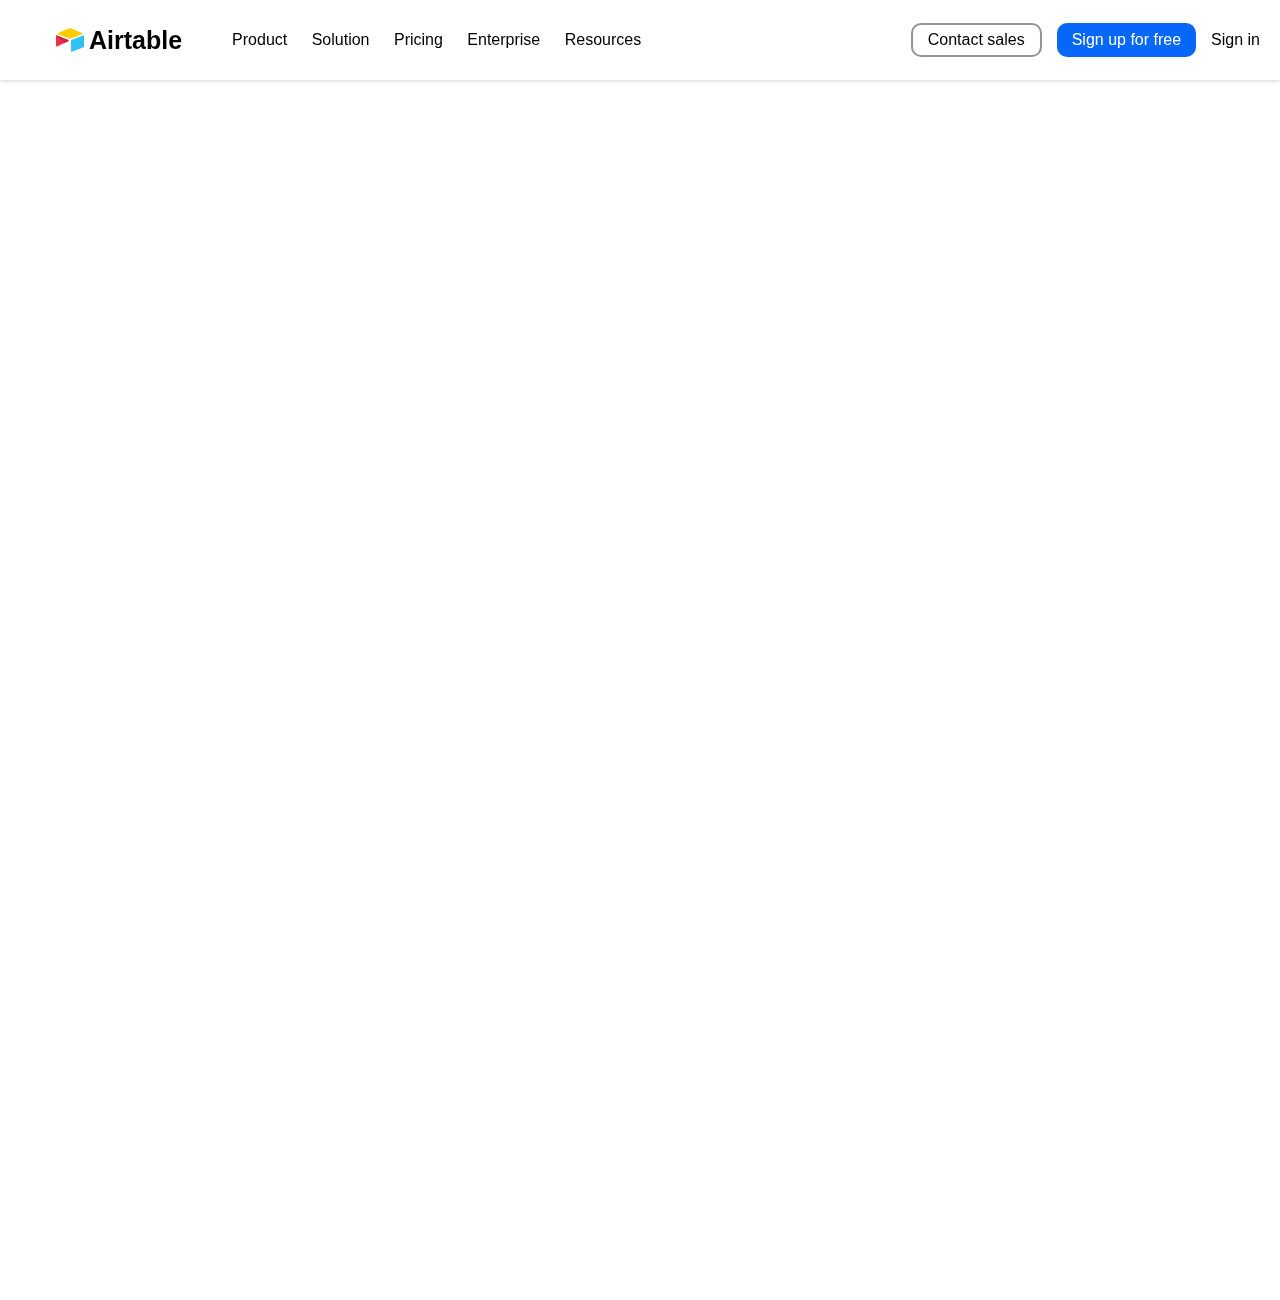
==== homepge.html @ 8ea7ad49 "day2" ====
<!DOCTYPE html>
<html lang="en">

<head>
    <meta charset="UTF-8">
    <meta http-equiv="X-UA-Compatible" content="IE=edge">
    <meta name="viewport" content="width=device-width, initial-scale=1.0">
    <title>Airtable</title>
    <link rel="stylesheet" href="airtable.css">
</head>

<body>
    <div id="Nav">
        <nav id="left">


            <div id="logo">
                <div><img src="airtable-icon.svg" alt="logo">

                </div>
                <div class="Brandname">
                    <p>Airtable</p>
                </div>
            </div>


            <ul>
                <li>Product</li>
                <li>Solution</li>
                <li>Pricing</li>
                <li>Enterprise</li>
                <li>Resources</li>
            </ul>


        </nav>
        <nav id="right" ;>
            <button id="Nav-con">Contact sales</button>
            <button id="Nav-sinup">Sign up for free</button>
            <p>Sign in</p>
        </nav>

    </div>
    <div id="body"></div>
</body>

</html>
<script src="home.js"></script>
---- airtable.css ----
body {
    margin: 0;
    padding: 0;
    font-family: sans-serif;

}

#Nav {

    display: flex;
    height: 80px;
    box-shadow: rgba(0, 0, 0, 0.16) 0px 1px 4px;
    justify-content: space-between;
    width: 100%;
    position: sticky;
    top: 0;



}

nav {
    display: flex;
    align-items: center;

    padding: 10px 20px;
}

#left>div {
    font-size: 25px;
    font-weight: bold;
    display: flex;
    align-items: center;
}

#left>ul>li {
    list-style: none;
    display: inline-block;
    padding: 10px 10px;
    font-weight: 500;


}

#left img {
    width: 40%;
    padding: 0px 5px 0px 0px;

}

#Nav #left #logo>div {

    display: flex;
    align-items: center;
    justify-content: right;


}



#right>#Nav-con {
    padding: 6px 15px;
    font-size: 16px;
    border-radius: 10px;
    background-color: white;
    border: 2px solid #949494;




}

#right>#Nav-sinup {
    padding: 8px 15px;
    font-size: 16px;
    margin-left: 15px;
    border-radius: 10px;
    background-color: #0767f8;
    border: none;
    color: white;


}

#right>p {
    margin-left: 15px;
}

#body {
    height: 1220px;
}
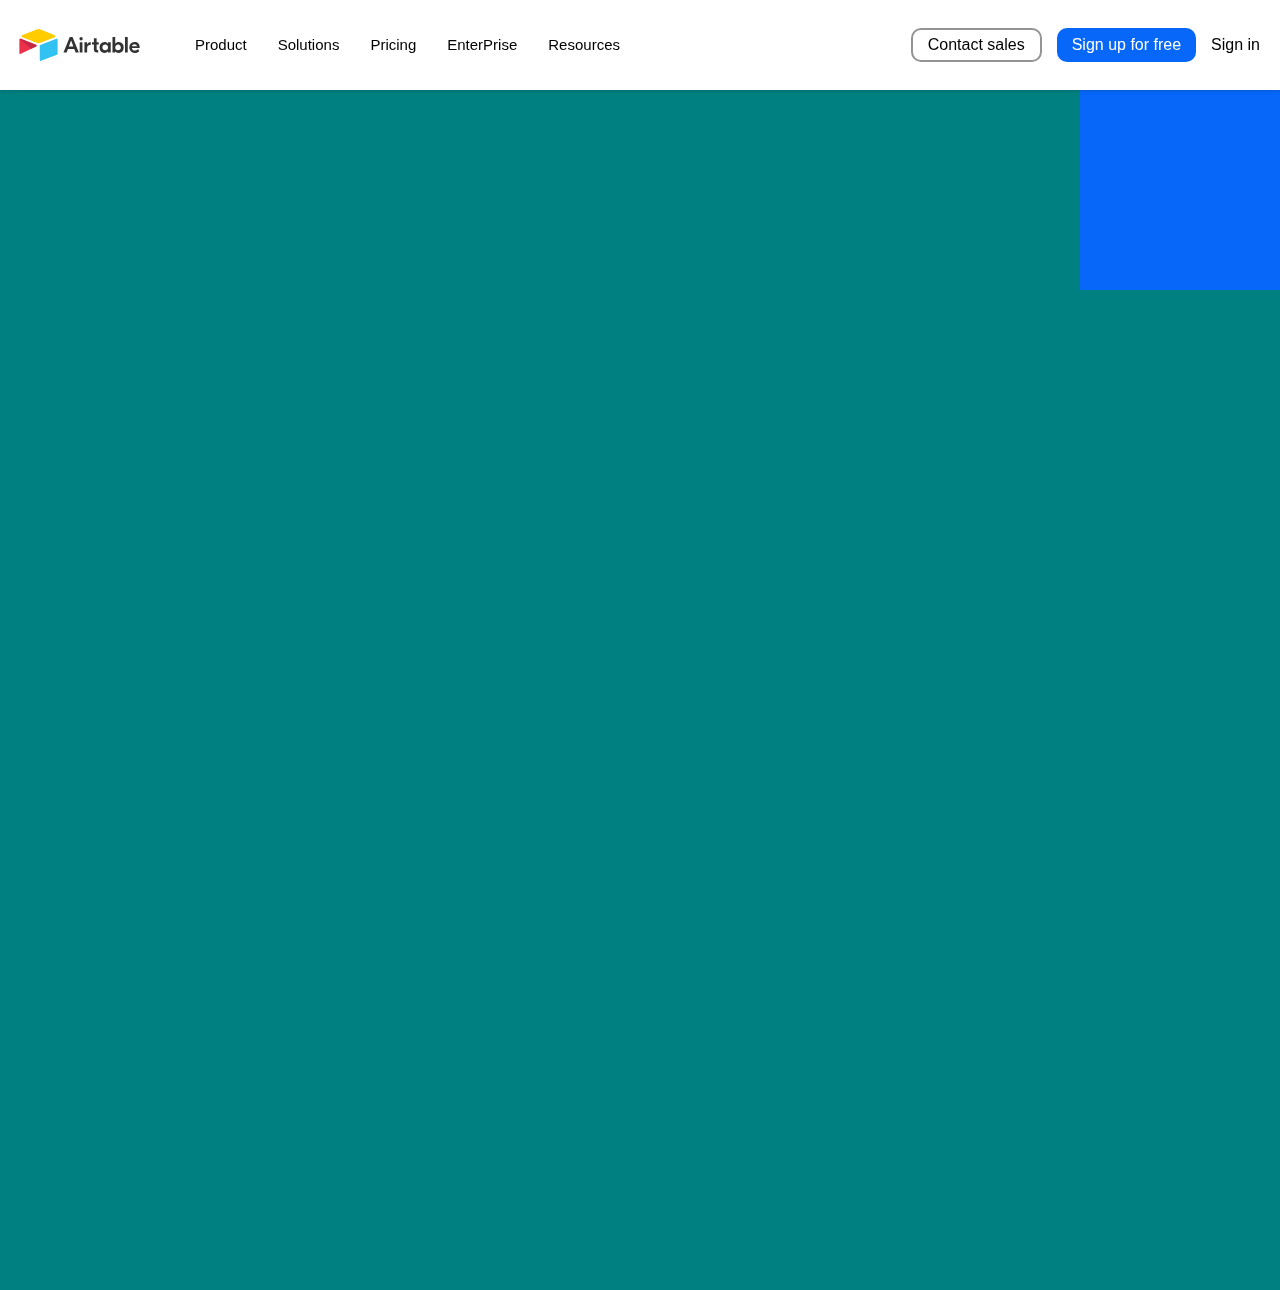
==== commit 70fca288: "day2" ====
--- a/homepge.html
+++ b/homepge.html
@@ -10,27 +10,40 @@
 </head>
 
 <body>
+    <div></div>
     <div id="Nav">
         <nav id="left">
 
 
-            <div id="logo">
-                <div><img src="airtable-icon.svg" alt="logo">
-
-                </div>
-                <div class="Brandname">
-                    <p>Airtable</p>
-                </div>
-            </div>
-
-
-            <ul>
-                <li>Product</li>
-                <li>Solution</li>
-                <li>Pricing</li>
-                <li>Enterprise</li>
-                <li>Resources</li>
-            </ul>
+            <div class="logo">
+                <img id="logo-nav" src="airtable-ar21.svg" alt="logo">
+
+
+            </div>
+
+
+            <div id="links">
+
+                <div class="product-button">
+                    <a href="#">Product</a>
+                </div>
+                <div class="solution-button">
+                    <a href="#">Solutions</a>
+                </div>
+                <div>
+                    <a id="pricing" href="#"> Pricing</a>
+                </div>
+
+
+                <div class="enterprise-button">
+                    <a href="#">EnterPrise</a>
+                </div>
+                <div class="resourses-button">
+                    <a href="#">Resources</a>
+                </div>
+
+
+            </div>
 
 
         </nav>
@@ -41,7 +54,193 @@
         </nav>
 
     </div>
-    <div id="body"></div>
+    <div class="body">
+        <div id="dropdown">
+            <div class="Products">
+
+                <div class="top-card">
+                    <div>Overview</div>
+                    <p>Welcome to Airtable! Here's the basics</p>
+                </div>
+                <div class="top-card">
+                    <div>Features</div>
+                    <p>Discover Automation,views,reporting , and more</p>
+                </div>
+                <div class="top-card">
+                    <div>Intigration</div>
+                    <p>Bring favorite tools into Airtable</p>
+                </div>
+                <div class="top-card">
+                    <div>EnterPrise Overview</div>
+                    <p>See how Airtable scales for large and complex organizations</p>
+                </div>
+                <div class="top-card">
+                    <div>Marketplace</div>
+
+                </div>
+                <div class="top-card">
+                    <div>Download Apps</div>
+
+                </div>
+                <div class="top-card">
+                    <div>What's new</div>
+                </div>
+
+                <div class="bottom-card">
+
+                    <div>
+                        <div>
+                            <h3>Pricing</h3>
+                        </div>
+                        <p>From small business to global enterPrise, there's an Airtable plan thats just right for you
+                        </p>
+                        <h3>Explore pricing</h3>
+                    </div>
+
+                </div>
+            </div>
+            <div class="solutions">
+                <div class="top-card">
+                    <div>By team</div>
+                    <p>See how teams of all stripes and sizes use Airtable</p>
+                </div>
+                <div class="top-card">
+                    <div>By use case</div>
+                    <p>Get inspires by use cases that'll make you fall in love with Airtable</p>
+                </div>
+                <div class="top-card">
+                    <div>See all solution</div>
+
+                </div>
+
+                <div class="bottom-card">
+
+                    <h4>Most popular templates</h4>
+                    <div>
+                        <div>content operations</div>
+                        <div>Marketing Campaing Tracker</div>
+                        <div>Product Roadmap</div>
+                        <div>Org Chart</div>
+                    </div>
+                    <h3>Explore pricing</h3>
+                </div>
+            </div>
+            <div class="Enterprise">
+                <div class="top-card">
+                    <div>Enterprise Overview</div>
+                    <p>See how Airtable scales for large and complex organizations</p>
+                </div>
+                <div class="top-card">
+                    <div>Enterprise Servises</div>
+                    <p>We offer professional servises and Support to help you get the most from Airtable </p>
+                </div>
+                <div class="top-card">
+                    <div>Enterprise Security </div>
+                    <p>Learn About our data protection ,admin tooling, and more</p>
+                </div>
+
+                <div class="bottom-card">
+
+                    <div>
+                        <div>
+                            <h3>Pricing</h3>
+                        </div>
+                        <p>From small business to global enterPrise, there's an Airtable plan thats just right for you
+                        </p>
+                        <h3>Explore pricing</h3>
+                    </div>
+
+                </div>
+            </div>
+            <div class="Resources">
+                <div class="resourses-top">
+                    <div>
+
+                        <span>Learn</span>
+                        <span>
+                            <ul>
+                                <li><a href="#">Guides</a></li>
+                                <li><a href="#">Articles</a></li>
+                                <li><a href="#">Blog</a></li>
+                                <li><a href="#">Support Docs</a></li>
+                            </ul>
+                        </span>
+
+
+                    </div>
+                    <div>
+                        <div>
+                            <span>Insipiration</span>
+                            <span>
+                                <ul>
+                                    <li><a href="#">Template</a></li>
+                                    <li><a href="#">Universe</a></li>
+                                    <li><a href="#">Coustomer Servise</a></li>
+                                </ul>
+                            </span>
+                        </div>
+
+                    </div>
+                    <div>
+                        <div>
+                            <span>Develop</span>
+                            <span>
+                                <ul>
+                                    <li><a href="#">API Docs</a></li>
+                                    <li><a href="#">Coustom Extensions</a></li>
+                                    <li><a href="#">Developer Community</a></li>
+                                    <li><a href="#">Scripting</a></li>
+                                </ul>
+                            </span>
+                        </div>
+
+                    </div>
+                    <div>
+                        <div>
+                            <span>Servise and Support</span>
+                            <span>
+                                <ul>
+                                    <li><a href="#">Contact support</a></li>
+                                    <li><a href="#">EnterPrise Servises</a></li>
+                                    <li><a href="#">Pricing</a></li>
+                                </ul>
+                            </span>
+                        </div>
+
+                    </div>
+                    <div>
+                        <div>
+                            <span>Connect</span>
+                            <span>
+                                <ul>
+                                    <li><a href="#">Community Fourm</a></li>
+                                </ul>
+                            </span>
+                        </div>
+
+                    </div>
+
+                </div>
+
+                <div class="bottom-card">
+
+                    <div>
+                        <div>
+                            <h3>Pricing</h3>
+                        </div>
+                        <p>From small business to global enterPrise, there's an Airtable plan thats just right for you
+                        </p>
+                        <h3>Explore pricing</h3>
+                    </div>
+
+                </div>
+            </div>
+        </div>
+        <div id="transparent"></div>
+    </div>
+    <div class="homepage">
+        <div id="box"></div>
+    </div>
 </body>
 
 </html>
--- a/airtable.css
+++ b/airtable.css
@@ -1,77 +1,83 @@
 body {
     margin: 0;
     padding: 0;
-    font-family: sans-serif;
+    font-family: HaasText, -apple-system, BlinkMacSystemFont, Segoe UI, Roboto, Oxygen, Ubuntu, Cantarell, Fira Sans, Droid Sans, Helvetica Neue, sans-serif;
 
 }
 
 #Nav {
-
-    display: flex;
-    height: 80px;
+    display: flex;
+    height: 100%;
     box-shadow: rgba(0, 0, 0, 0.16) 0px 1px 4px;
     justify-content: space-between;
     width: 100%;
     position: sticky;
     top: 0;
-
+    z-index: 10;
 
 
 }
 
 nav {
     display: flex;
+    width: 50%;
+}
+
+#left {
+    justify-content: space-between;
+    padding: 0px 1%;
+}
+
+#left>.logo {
+    display: flex;
     align-items: center;
-
-    padding: 10px 20px;
-}
-
-#left>div {
-    font-size: 25px;
-    font-weight: bold;
-    display: flex;
+}
+
+#links {
+    width: 70%;
+    display: flex;
+    justify-content: space-between;
     align-items: center;
-}
-
-#left>ul>li {
-    list-style: none;
-    display: inline-block;
-    padding: 10px 10px;
+
+}
+
+
+#links a {
+    text-decoration: none;
+    font-size: 15px;
+    color: black;
     font-weight: 500;
 
-
-}
+}
+
+.logo {
+    width: 22%;
+    overflow: hidden;
+
+
+}
+
 
 #left img {
-    width: 40%;
-    padding: 0px 5px 0px 0px;
-
-}
-
-#Nav #left #logo>div {
-
-    display: flex;
+    width: 100%;
+
+}
+
+#right {
     align-items: center;
-    justify-content: right;
-
-
-}
-
-
-
-#right>#Nav-con {
+    justify-content: end;
+    padding: 20px;
+}
+
+#Nav-con {
     padding: 6px 15px;
     font-size: 16px;
     border-radius: 10px;
     background-color: white;
     border: 2px solid #949494;
-
-
-
-
-}
-
-#right>#Nav-sinup {
+}
+
+#Nav-sinup {
     padding: 8px 15px;
     font-size: 16px;
     margin-left: 15px;
@@ -79,14 +85,230 @@
     background-color: #0767f8;
     border: none;
     color: white;
-
-
 }
 
 #right>p {
     margin-left: 15px;
 }
 
-#body {
-    height: 1220px;
+.body {
+    height: 700px;
+
+    display: flex;
+    justify-content: space-between;
+    background-color: transparent;
+
+
+}
+
+
+/* .scrolled {
+    
+
+} */
+
+
+
+
+
+
+.body {
+    z-index: 9;
+    width: 100%;
+    height: 90%;
+
+    position: absolute;
+    display: none;
+
+
+
+
+
+
+
+}
+
+#dropdown {
+    width: 40%;
+    position: relative;
+    overflow: hidden;
+    height: auto;
+
+
+
+}
+
+#transparent {
+    width: 60%;
+    background-color: #ffffff10;
+    backdrop-filter: blur(5px);
+
+}
+
+
+
+.body #dropdown>div {
+    width: 100%;
+    height: 100%;
+    background-color: white;
+    line-height: 10px;
+    padding: 32px 0px 0px 0px;
+    overflow: hidden;
+
+
+
+
+
+}
+
+.body #dropdown .top-card>div {
+    font-size: 18px;
+    font-weight: bold;
+}
+
+.body #dropdown .top-card {
+    padding: 12px 48px;
+    width: 100%;
+
+}
+
+.body #dropdown .bottom-card>div {
+    padding: 12px 48px;
+    height: 100%;
+    line-height: 20px;
+
+}
+
+.bottom-card {
+
+    position: absolute;
+    bottom: 0px;
+    background-color: #f0f6ff;
+    overflow-y: auto;
+
+    width: 100%;
+    right: 0px;
+
+
+}
+
+
+.body #dropdown>div>div>p {
+    color: #92969f;
+    font-size: 16px;
+}
+
+.Products {
+    position: absolute;
+    /* display: none; */
+    z-index: 0;
+    bottom: 0;
+    top: 0;
+
+
+}
+
+.solutions {
+    position: absolute;
+    z-index: -1;
+
+
+
+    bottom: 0;
+    top: 0;
+
+
+
+
+}
+
+.solutions>.bottom-card>div {
+    display: grid;
+    grid-template-columns: repeat(2, 1fr);
+}
+
+
+
+
+
+
+.body>div>.Enterprise {
+    position: absolute;
+    z-index: -2;
+
+
+
+    bottom: 0;
+    top: 0;
+
+
+
+
+}
+
+
+.body>div>.Resources {
+    position: absolute;
+    z-index: 4;
+
+
+    bottom: 0;
+    top: 0;
+
+
+
+}
+
+.Resources>.resourses-top {
+    border: 1px solid black;
+    display: grid;
+    grid-template-columns: repeat(2, 1fr);
+    width: 100%;
+    height: 100%;
+    position: relative;
+}
+
+.Resources>.resourses-top>div {
+
+    bottom: 0;
+}
+
+.Resources>.resourses-top>div ul>li>a {
+
+    text-decoration: none;
+    line-height: 10px;
+
+}
+
+.Resources>.resourses-top>div ul>li {
+    list-style: none;
+
+
+}
+
+
+
+.homepage {
+    position: relative;
+    top: 0px;
+
+    height: 1200px;
+    z-index: 8;
+    background-color: teal;
+    display: flex;
+    justify-content: right;
+}
+
+#box {
+    width: 200px;
+    height: 200px;
+    background-color: #0767f8;
+}
+
+.boom {
+    display: flex;
+}
+
+.boom2 {
+    z-index: 1;
 }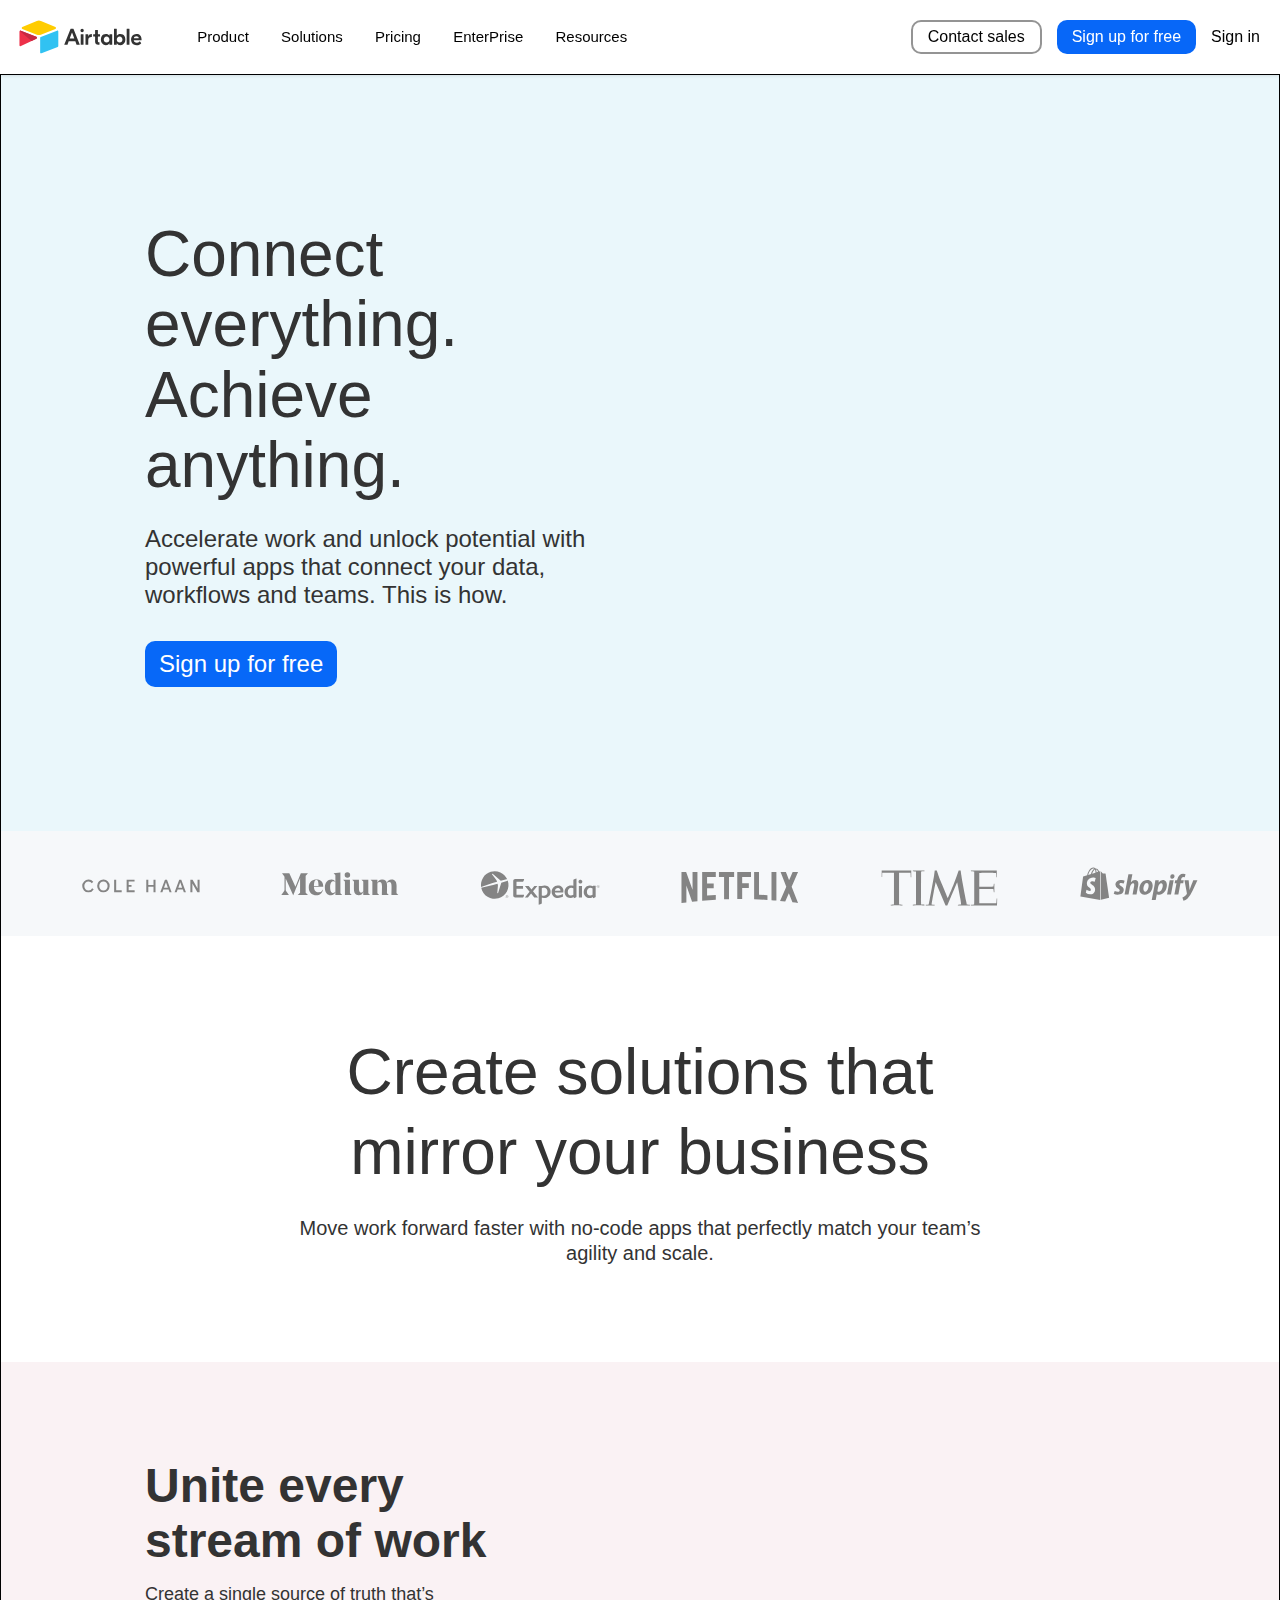
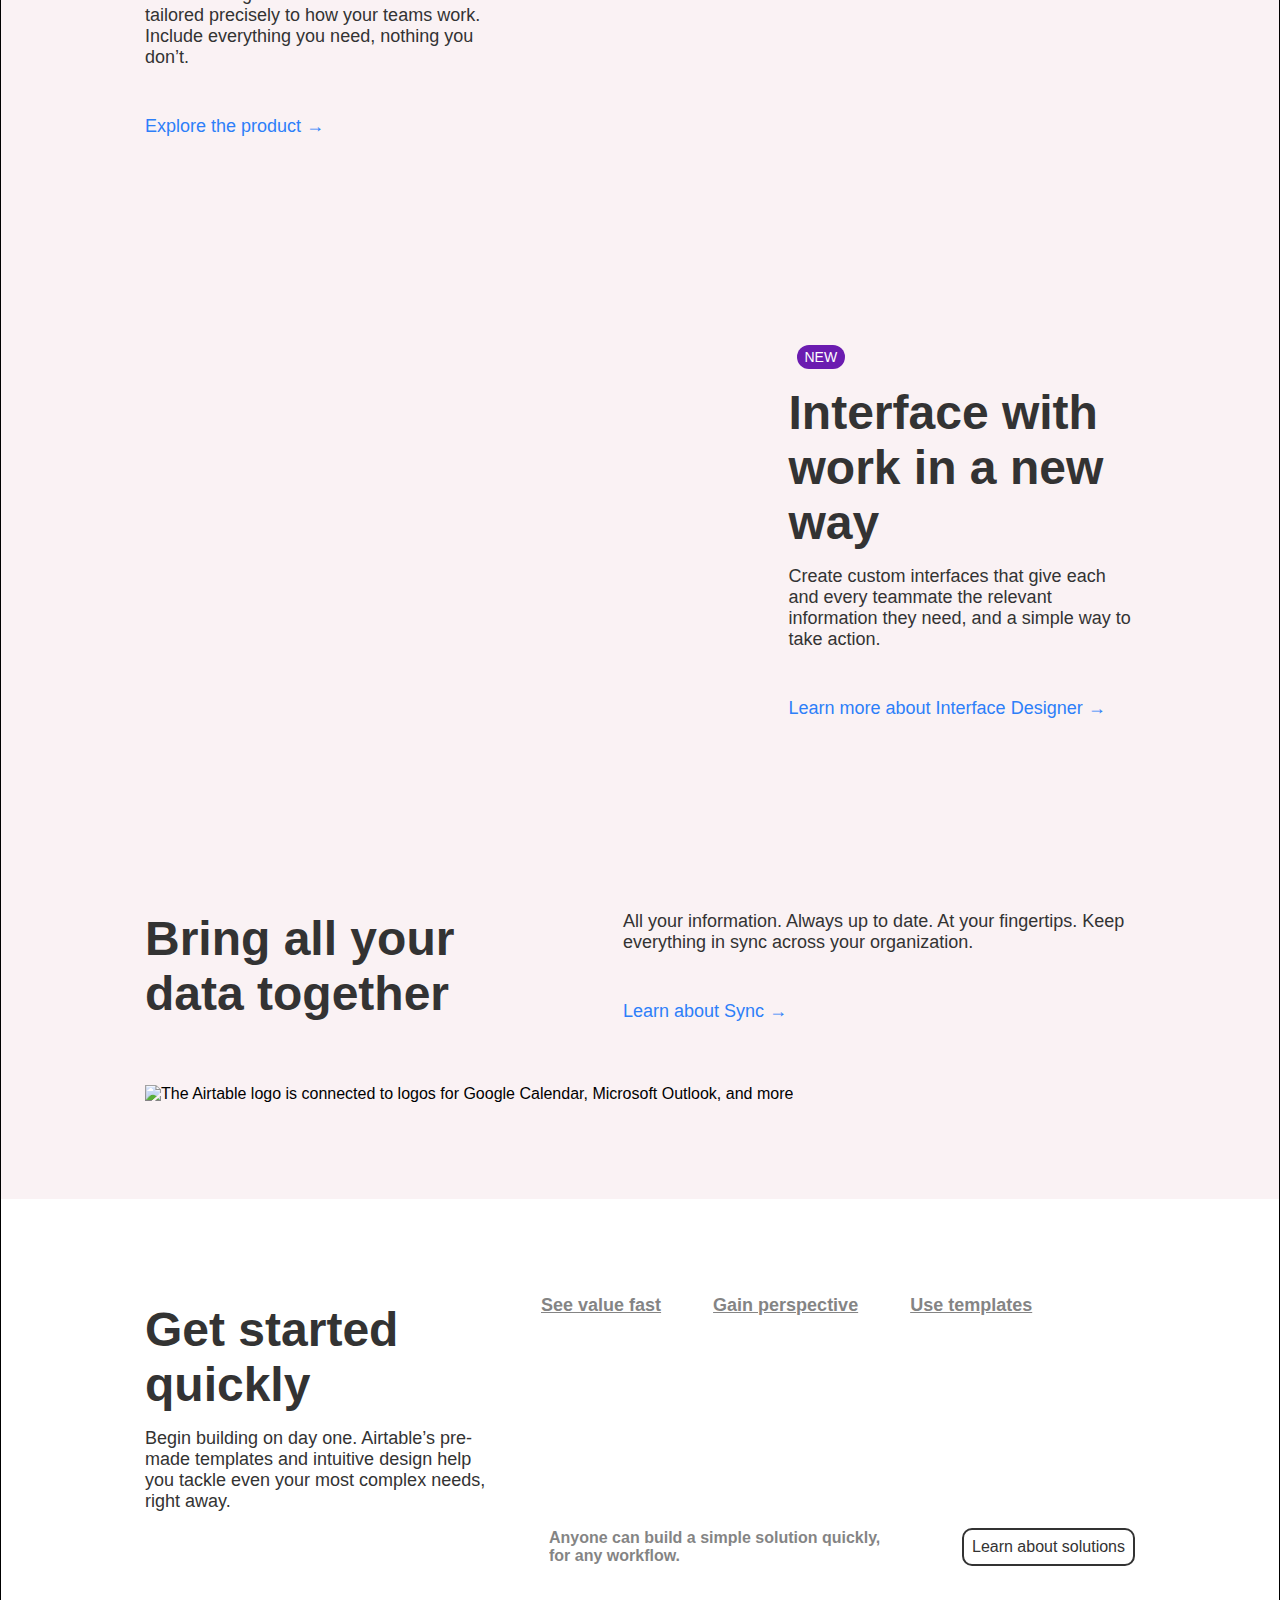
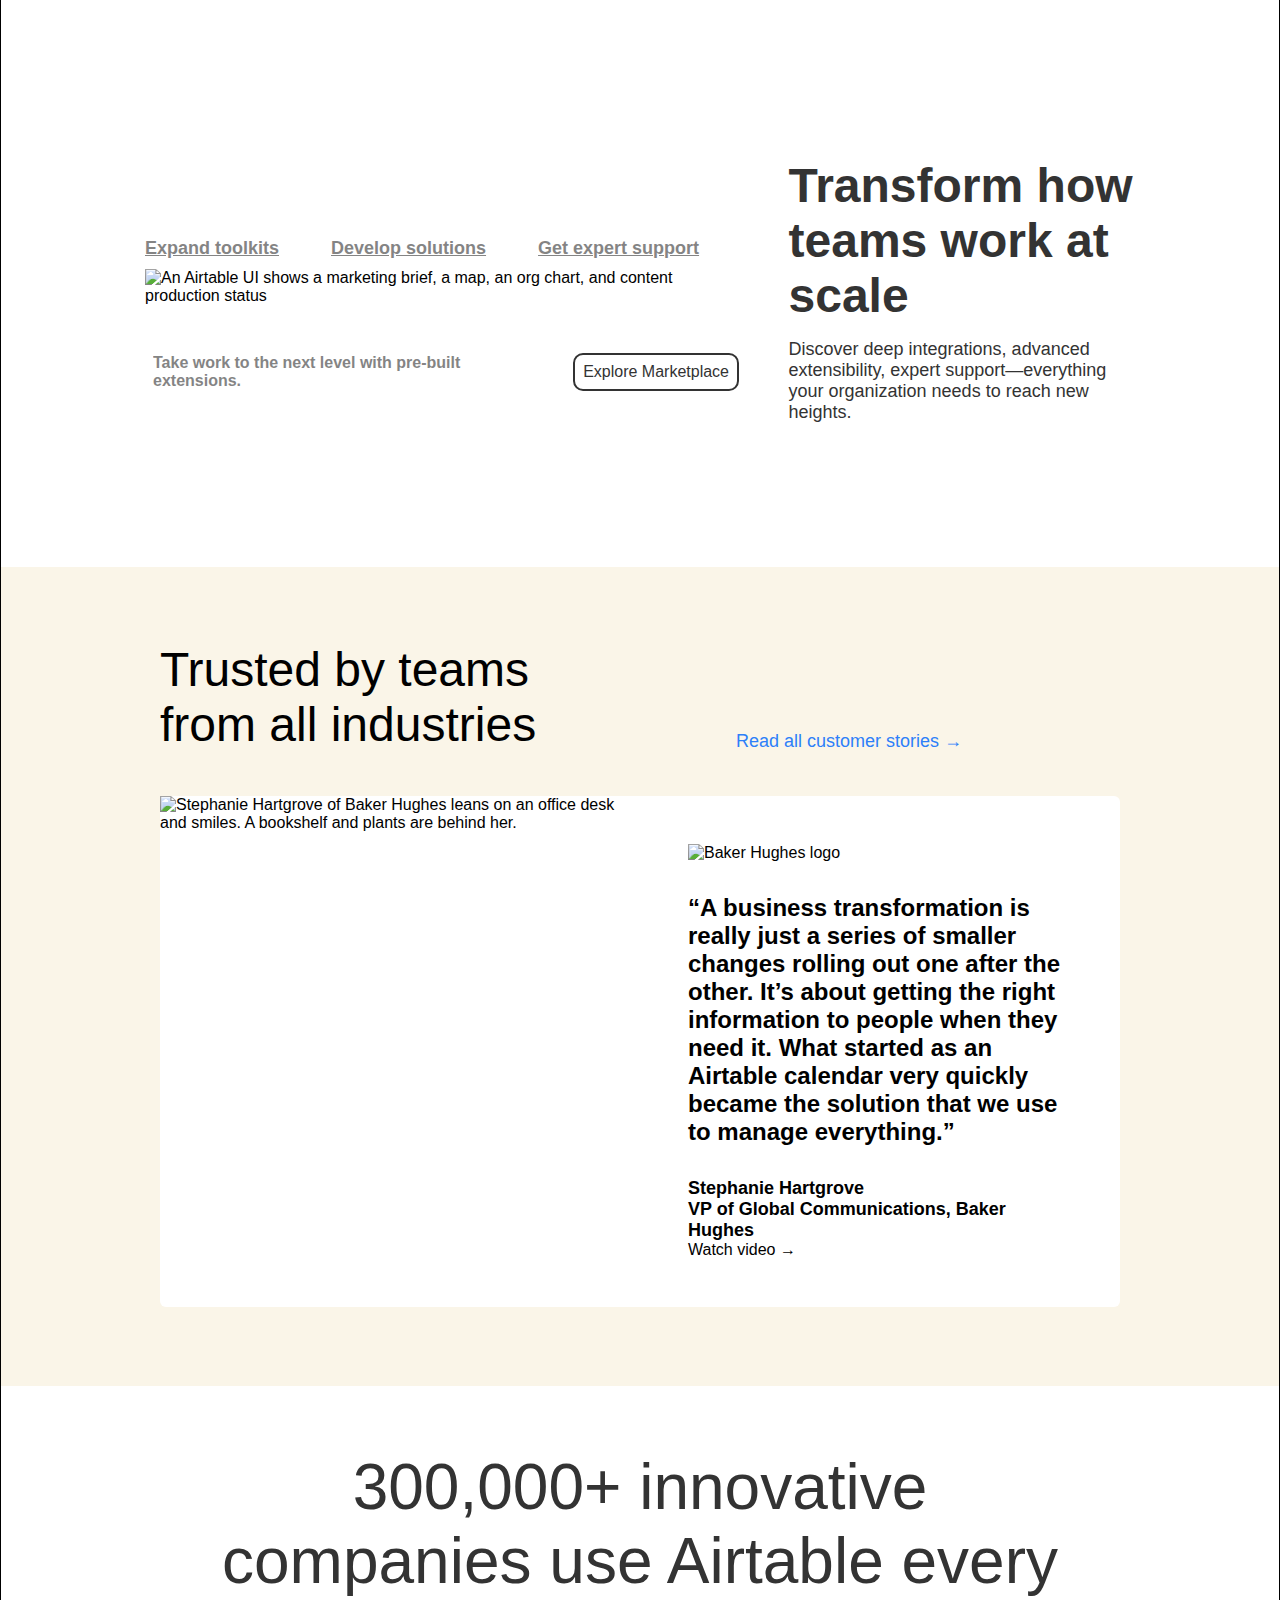
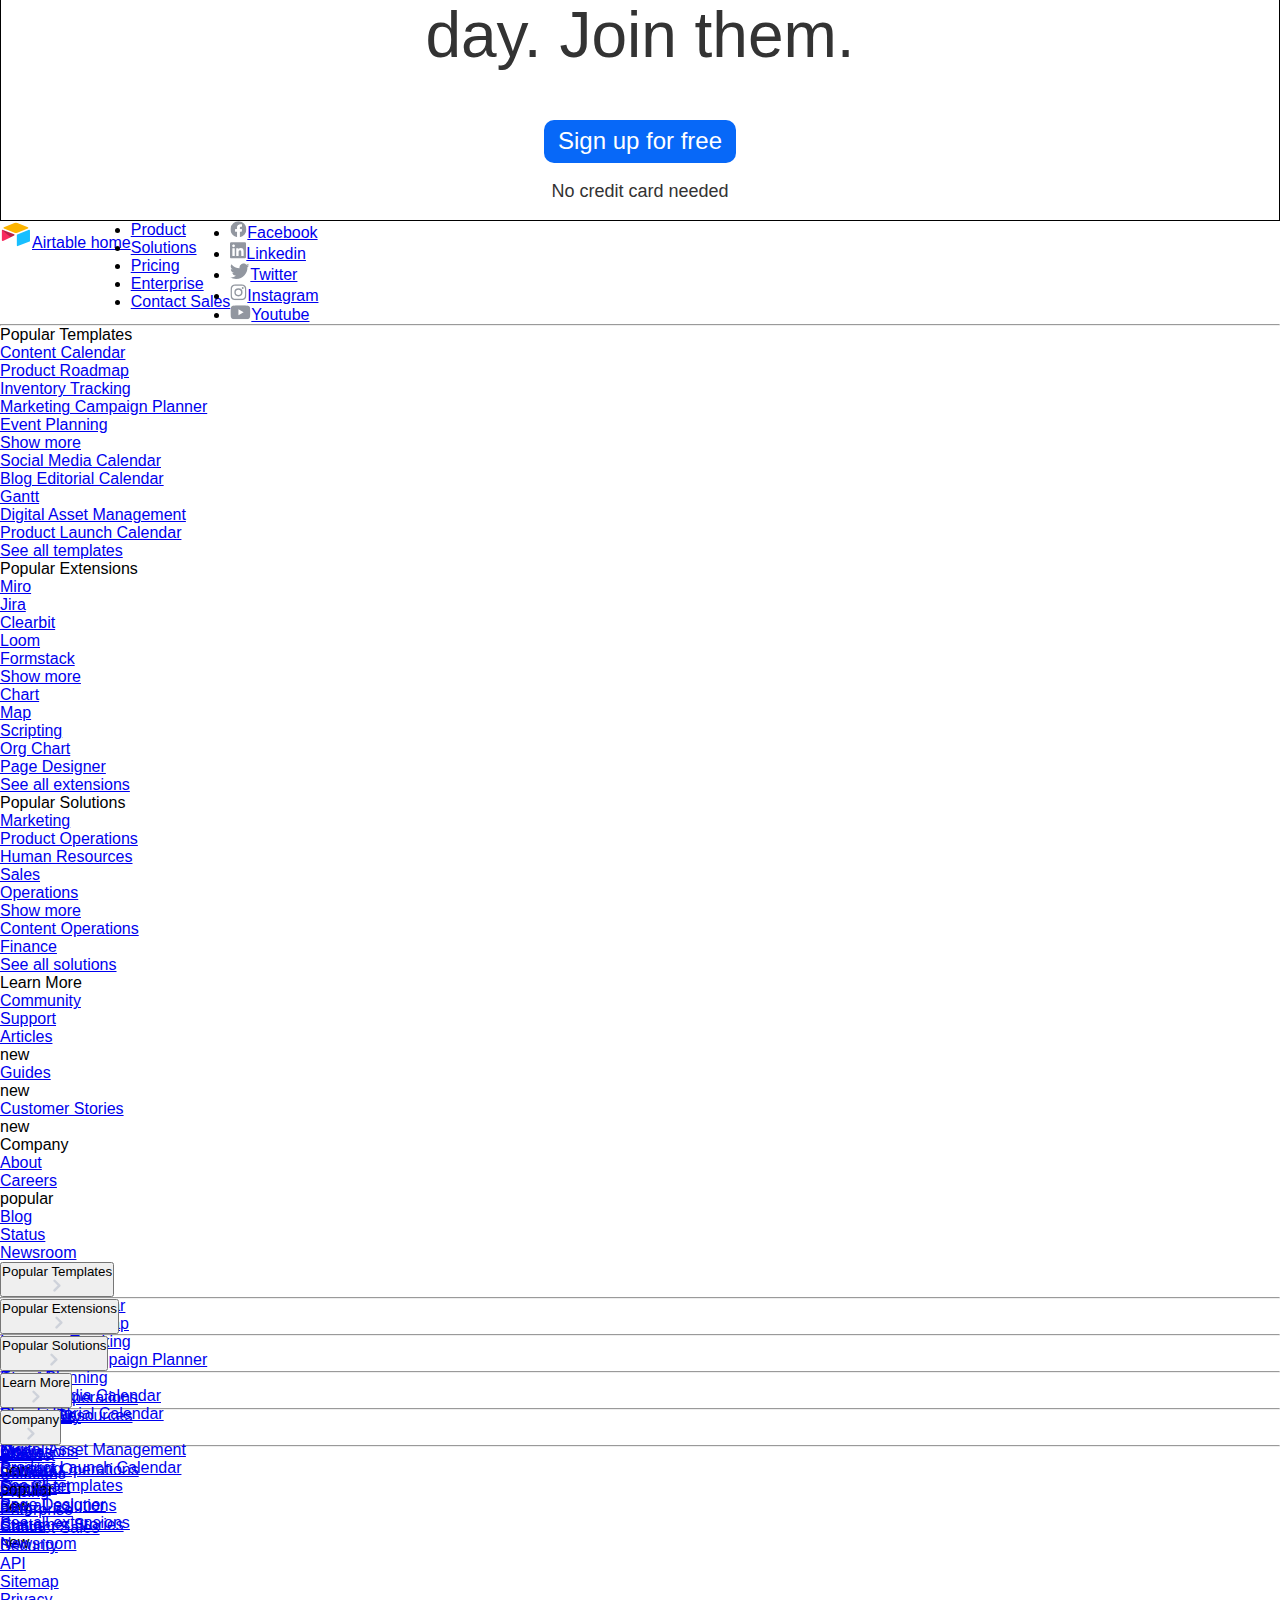
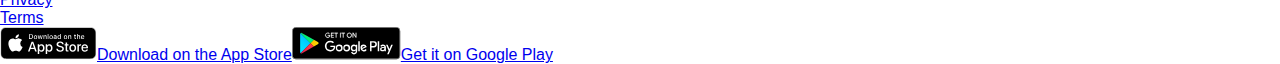
==== commit 2f7f1e21: "day_3" ====
--- a/homepge.html
+++ b/homepge.html
@@ -239,7 +239,1408 @@
         <div id="transparent"></div>
     </div>
     <div class="homepage">
-        <div id="box"></div>
+        <section class="hero">
+            <div class="hero-container">
+                <div class="hero-text">
+                    <h1 class="hero__headline">Connect everything. Achieve anything.</h1>
+                    <p class="hero__body">Accelerate work and unlock potential with powerful apps that connect your
+                        data, workflows and teams. This is&nbsp;how.</p>
+                    <a href="https://airtable.com/signup" class="hero-button">Sign up for free</a>
+                </div>
+                <video class="hero-video" muted autoplay preload="auto" playsinline loop>
+                    <source
+                        src="https://videos.ctfassets.net/wl95ljfippl8/4mknj7oTndciGSdFtTDjZq/adcfe61bb0700d98af81f1f47e72a787/Homepage_Brand_Video_May_2022_V2.mp4"
+                        type="video/mp4">
+
+                    Your browser does not support the video tag.
+                </video>
+            </div>
+
+        </section>
+        <section class="trusted-users">
+            <div class="users">
+                <div role="img" aria-label="Cole Haan" class="logoSection-image" style="transform:translateY(5%)"><svg
+                        fill="currentColor" viewBox="0 0 155.449 19.816">
+                        <path
+                            d="M29.048,1.641A8.079,8.079,0,0,0,20.98,9.733c0,.069,0,.138,0,.208a8.068,8.068,0,0,0,16.129.475c0-.158,0-.317,0-.475a8.063,8.063,0,0,0-7.821-8.3Q29.17,1.641,29.048,1.641Zm0,14.12c-3.173,0-5.415-2.562-5.415-5.823s2.242-5.823,5.415-5.823,5.415,2.563,5.415,5.826S32.223,15.761,29.048,15.761ZM45.555,1.787h-2.62v16.3h9.782V15.615H45.584V1.787ZM61.742,11.1h3.7V8.628h-3.7V4.261H69.37V1.787H59.123v16.3H69.486V15.615H61.742Zm32.17-2.475H87.187V1.787h-2.62v16.3h2.62V11.1h6.725V18.09h2.62V1.787h-2.62ZM151,1.787v11.47l-6.434-11.47h-2.882v16.3h2.62V6.852l6.434,11.238h2.882V1.787ZM9.716,15.761C6.543,15.761,4.3,13.2,4.3,9.938S6.543,4.116,9.716,4.116a5.134,5.134,0,0,1,4.307,2.212l1.865-1.687a7.745,7.745,0,0,0-6.2-2.97A8.079,8.079,0,0,0,1.62,9.763q0,.1,0,.2a8.061,8.061,0,0,0,7.82,8.3c.082,0,.163,0,.244,0a7.864,7.864,0,0,0,6.783-3.785l-1.979-1.541A5.2,5.2,0,0,1,9.716,15.761ZM108.73,1.787l-6.026,16.3h2.737l1.223-3.406h6.783l1.223,3.406h2.737l-6.027-16.3Zm-1.193,10.454,2.5-6.958,2.5,6.958ZM127.246,1.787l-6.026,16.3h2.737l1.223-3.406h6.783l1.223,3.406h2.737L129.9,1.787Zm-1.193,10.454,2.5-6.958,2.475,6.958Z">
+                        </path>
+                    </svg>
+                </div>
+                <div role="img" aria-label="Medium" class="logoSection-image" style="transform:translateY(0)"><svg
+                        fill="currentColor" viewBox="0 0 103.926 24.22">
+                        <path
+                            d="M52.308,19.776c0,.352,0,.432.238.648l1.329,1.312v.056h-5.9v-2.52a4.1,4.1,0,0,1-3.908,2.736c-3.03,0-5.23-2.4-5.23-6.816,0-4.136,2.374-6.9,5.7-6.9a3.478,3.478,0,0,1,3.426,2.144V4.88a.691.691,0,0,0-.269-.672L46.437,2.976V2.92l5.87-.7Zm-4.327-.8v-8.3a2.2,2.2,0,0,0-1.754-.828c-1.432,0-2.817,1.312-2.817,5.208,0,3.648,1.2,4.936,2.682,4.936a2.365,2.365,0,0,0,1.888-1.016Zm8.236,2.816v-11.2a.757.757,0,0,0-.237-.672L54.674,8.56V8.508h5.894v11.36c0,.352,0,.432.237.648l1.3,1.232V21.8ZM56,4.408a2.374,2.374,0,1,1,4.747-.1c0,.032,0,.064,0,.1a2.374,2.374,0,0,1-4.747.1C56,4.473,56,4.44,56,4.408ZM76.47,19.752c0,.352,0,.456.238.672l1.329,1.312v.056H72.111V18.92a4.3,4.3,0,0,1-4.059,3.088c-2.627,0-4.035-1.936-4.035-5.6,0-1.768,0-3.7.055-5.88a.683.683,0,0,0-.237-.648L62.527,8.56V8.508h5.847v7.3c0,2.4.348,4,1.835,4A2.37,2.37,0,0,0,72.127,18.6v-8a.756.756,0,0,0-.237-.672L70.576,8.56V8.508H76.47Zm20.064,2.04c0-.432.079-5.936.079-7.2,0-2.4-.372-4.056-2.041-4.056a2.642,2.642,0,0,0-2.1,1.152,9.873,9.873,0,0,1,.237,2.28c0,1.664-.055,3.784-.079,5.9a.683.683,0,0,0,.237.648L94.2,21.748v.06h-5.95c0-.4.079-5.936.079-7.2,0-2.44-.372-4.056-2.017-4.056a2.369,2.369,0,0,0-1.962,1.184V19.9c0,.352,0,.432.237.648l1.3,1.232v.056H80v-11.2a.757.757,0,0,0-.237-.672l-1.306-1.4V8.508H84.35v2.844a4.229,4.229,0,0,1,4.225-3.064,3.8,3.8,0,0,1,3.852,3.2,4.591,4.591,0,0,1,4.43-3.2c2.627,0,4.114,1.96,4.114,5.664,0,1.768-.055,3.784-.079,5.9a.644.644,0,0,0,.269.648l1.3,1.232v.056ZM22.489,20.048l1.749,1.688v.056h-8.87v-.056l1.78-1.688a.684.684,0,0,0,.237-.648V8.608a11.4,11.4,0,0,1,.08-1.6l-5.982,15h-.071l-6.2-13.8c-.135-.344-.174-.368-.261-.6v9.048a3.18,3.18,0,0,0,.293,1.768l2.492,3.312v.056H1.127v-.056l2.492-3.32a3.179,3.179,0,0,0,.293-1.76v-10A1.95,1.95,0,0,0,3.5,5.288L1.736,2.976V2.92h6.33l5.3,11.688L18.034,2.92h6.193v.056l-1.741,1.96a.691.691,0,0,0-.269.672V19.4A.643.643,0,0,0,22.489,20.048Zm6.938-5.408V14.7c0,3.424,1.749,4.8,3.8,4.8a4.307,4.307,0,0,0,4.035-2.472h.055c-.714,3.384-2.79,4.984-5.89,4.984-3.347,0-6.5-2.04-6.5-6.768,0-4.968,3.165-6.952,6.662-6.952,2.817,0,5.815,1.344,5.815,5.664v.688Zm0-.688h3.9v-.7c0-3.52-.72-4.456-1.8-4.456-1.313,0-2.112,1.4-2.112,5.152Z">
+                        </path>
+                    </svg>
+                </div>
+                <div role="img" aria-label="Expedia" class="logoSection-image" style="transform:translateY(10%)"><svg
+                        fill="currentColor" viewBox="0 0 100 29">
+                        <path
+                            d="M48.329 22.442H45.258C45.2522 22.4427 45.2464 22.442 45.241 22.4399C45.2356 22.4378 45.2308 22.4344 45.227 22.43L42.581 19.2L39.934 22.432C39.928 22.442 39.919 22.444 39.905 22.444H37.445C37.4373 22.444 37.4297 22.4419 37.4232 22.4378C37.4166 22.4337 37.4114 22.4279 37.408 22.421C37.4054 22.4145 37.4046 22.4075 37.4057 22.4007C37.4067 22.3938 37.4096 22.3874 37.414 22.382L41.314 17.595L37.462 12.85C37.4573 12.8434 37.4542 12.8358 37.4529 12.8278C37.4517 12.8198 37.4524 12.8117 37.455 12.804C37.462 12.796 37.477 12.782 37.489 12.782H40.562C40.5681 12.7827 40.5739 12.7849 40.5789 12.7884C40.584 12.7919 40.5881 12.7966 40.591 12.802L42.913 15.679L45.275 12.8C45.2776 12.7942 45.2818 12.7893 45.2871 12.7859C45.2924 12.7826 45.2987 12.7808 45.305 12.781H47.805C47.812 12.782 47.8188 12.7845 47.8248 12.7883C47.8308 12.7921 47.836 12.7971 47.84 12.803C47.8433 12.8105 47.8444 12.8187 47.8434 12.8268C47.8423 12.8349 47.8391 12.8426 47.834 12.849L44.178 17.24L48.355 22.378C48.3609 22.3824 48.3649 22.3889 48.3662 22.3961C48.3675 22.4033 48.366 22.4108 48.362 22.417C48.3594 22.4237 48.3549 22.4294 48.349 22.4335C48.3431 22.4376 48.3361 22.4399 48.329 22.44">
+                        </path>
+                        <path
+                            d="M64.952 14.485C64.3185 14.4658 63.7015 14.6888 63.2267 15.1088C62.752 15.5287 62.4552 16.1139 62.397 16.745H67.024V16.653C67.0329 16.3773 66.9875 16.1026 66.8903 15.8445C66.793 15.5865 66.6459 15.3501 66.4573 15.1488C66.2687 14.9476 66.0423 14.7855 65.7911 14.6718C65.5398 14.558 65.2686 14.4949 64.993 14.486H64.952V14.485ZM69.41 18.222C69.4063 18.2274 69.4014 18.232 69.3956 18.2352C69.3899 18.2385 69.3836 18.2405 69.377 18.241H62.347C62.3663 18.945 62.6645 19.6124 63.1759 20.0966C63.6873 20.5808 64.37 20.8421 65.074 20.823C65.142 20.823 65.21 20.817 65.274 20.81C66.6138 20.7259 67.9117 20.3101 69.051 19.6C69.0554 19.5976 69.0603 19.596 69.0654 19.5955C69.0704 19.595 69.0755 19.5955 69.0804 19.597C69.0852 19.5985 69.0897 19.601 69.0936 19.6042C69.0975 19.6075 69.1007 19.6115 69.103 19.616C69.1071 19.6229 69.1089 19.631 69.108 19.639V21.8C69.1074 21.807 69.105 21.8138 69.1009 21.8196C69.0969 21.8254 69.0914 21.83 69.085 21.833C67.7849 22.4365 66.3836 22.7923 64.953 22.882C64.2888 22.9036 63.6269 22.7942 63.005 22.56C62.3831 22.3258 61.8135 21.9714 61.3286 21.5171C60.8437 21.0627 60.453 20.5173 60.1789 19.9119C59.9048 19.3066 59.7526 18.6532 59.731 17.989C59.731 17.872 59.731 17.754 59.731 17.637C59.6829 16.297 60.1687 14.9928 61.0817 14.0108C61.9946 13.0289 63.2601 12.4495 64.6 12.4C64.717 12.395 64.834 12.395 64.951 12.4C65.5469 12.3611 66.1443 12.4479 66.7045 12.6548C67.2647 12.8617 67.7751 13.184 68.2027 13.6009C68.6303 14.0177 68.9655 14.5198 69.1866 15.0745C69.4077 15.6293 69.5097 16.2243 69.486 16.821C69.486 17.235 69.414 18.197 69.409 18.227">
+                        </path>
+                        <path
+                            d="M83.69 10.79C83.3808 10.7912 83.0781 10.7013 82.8198 10.5314C82.5615 10.3615 82.359 10.1192 82.2377 9.83477C82.1164 9.55038 82.0817 9.23654 82.1378 8.9325C82.194 8.62847 82.3385 8.34774 82.5534 8.12544C82.7683 7.90314 83.044 7.74915 83.3459 7.68272C83.6479 7.61629 83.9627 7.64038 84.2511 7.75197C84.5394 7.86356 84.7884 8.0577 84.967 8.3101C85.1456 8.5625 85.2457 8.86195 85.255 9.17099V9.24999C85.2508 9.66145 85.0837 10.0545 84.7904 10.3431C84.4971 10.6317 84.1015 10.7924 83.69 10.79ZM82.427 22.442C82.4221 22.4425 82.4171 22.4421 82.4124 22.4407C82.4077 22.4392 82.4034 22.4368 82.3996 22.4336C82.3959 22.4305 82.3928 22.4265 82.3906 22.4221C82.3885 22.4177 82.3872 22.4129 82.387 22.408V12.822C82.3869 12.8131 82.3898 12.8044 82.3953 12.7973C82.4007 12.7903 82.4084 12.7852 82.417 12.783H84.957C84.966 12.7847 84.9741 12.7895 84.9798 12.7967C84.9855 12.8039 84.9884 12.8128 84.988 12.822V22.4C84.9888 22.4098 84.9859 22.4195 84.9797 22.4271C84.9736 22.4348 84.9647 22.4397 84.955 22.441L82.427 22.442Z">
+                        </path>
+                        <path
+                            d="M52.971 21C52.4752 20.9957 51.9822 20.9254 51.505 20.791L51.511 14.646C52.066 14.4561 52.6475 14.3548 53.234 14.346C53.6188 14.341 54.0009 14.4119 54.3583 14.5546C54.7157 14.6974 55.0415 14.9093 55.317 15.1781C55.5925 15.4468 55.8123 15.7673 55.9638 16.1211C56.1153 16.4749 56.1955 16.8551 56.2 17.24C56.201 17.3522 56.196 17.4643 56.185 17.576C56.2263 17.9828 56.187 18.3937 56.0694 18.7853C55.9517 19.1768 55.758 19.5414 55.4994 19.858C55.2407 20.1746 54.9221 20.4371 54.5619 20.6305C54.2017 20.8239 53.8068 20.9444 53.4 20.985C53.2585 20.9991 53.1161 21.0038 52.974 20.999L52.971 21ZM53.665 12.39C52.9148 12.3966 52.1711 12.5294 51.465 12.783H48.936C48.9311 12.783 48.9262 12.784 48.9217 12.7859C48.9172 12.7878 48.9132 12.7907 48.9098 12.7942C48.9064 12.7978 48.9038 12.802 48.9021 12.8066C48.9004 12.8112 48.8997 12.8161 48.9 12.821V28.531C49.8392 28.407 50.7341 28.0559 51.507 27.508V22.731C52.0476 22.818 52.5936 22.8671 53.141 22.878C56.601 22.878 58.841 20.804 58.841 17.592C58.8725 16.9405 58.7753 16.2891 58.555 15.6752C58.3347 15.0612 57.9957 14.4967 57.5572 14.0138C57.1187 13.5309 56.5893 13.1392 55.9994 12.8609C55.4095 12.5826 54.7705 12.4233 54.119 12.392C53.967 12.385 53.819 12.384 53.664 12.392">
+                        </path>
+                        <path
+                            d="M77.8 20.2C77.1403 20.5779 76.3979 20.788 75.638 20.812C74.071 20.812 73.138 19.705 73.138 17.851C73.138 15.705 74.338 14.318 76.191 14.318C76.7518 14.3312 77.3029 14.4678 77.805 14.718L77.8 20.2ZM77.8 7.70699V12.722C77.134 12.5211 76.4426 12.417 75.747 12.413C75.0685 12.3973 74.3935 12.5155 73.7607 12.7607C73.1279 13.0059 72.5495 13.3734 72.0588 13.8422C71.568 14.3109 71.1744 14.8718 70.9004 15.4927C70.6264 16.1137 70.4774 16.7825 70.462 17.461C70.462 17.541 70.462 17.62 70.462 17.7C70.462 20.7 72.468 22.877 75.226 22.877C76.2425 22.8616 77.2392 22.5932 78.126 22.096V22.961C78.9473 22.8088 79.7261 22.481 80.409 22V6.68499C79.4667 6.80068 78.5691 7.15333 77.8 7.70999">
+                        </path>
+                        <path
+                            d="M93.785 20.184C93.1844 20.5731 92.4925 20.7986 91.778 20.838C90.1 20.838 89.094 19.738 89.094 17.874C89.094 15.76 90.279 14.342 92.04 14.342C92.657 14.3851 93.2551 14.5739 93.785 14.893V20.184ZM96.394 12.666C96.3932 12.6376 96.3814 12.6106 96.361 12.5908C96.3407 12.5711 96.3134 12.56 96.285 12.56H94.233C94.2038 12.5602 94.1759 12.5719 94.1551 12.5924C94.1344 12.613 94.1225 12.6408 94.122 12.67V13.023H94.07C93.2717 12.6428 92.4019 12.4363 91.518 12.417C90.8397 12.4296 90.1705 12.5757 89.5487 12.847C88.9268 13.1183 88.3645 13.5095 87.8939 13.9981C87.4233 14.4868 87.0535 15.0633 86.8058 15.6949C86.558 16.3265 86.4371 17.0007 86.45 17.679C86.45 17.715 86.45 17.75 86.45 17.786C86.4023 18.455 86.4966 19.1266 86.7266 19.7567C86.9567 20.3868 87.3173 20.9611 87.7849 21.442C88.2525 21.9229 88.8165 22.2995 89.4398 22.5472C90.0632 22.7948 90.7319 22.9079 91.402 22.879C91.9207 22.9215 92.4421 22.8393 92.9226 22.6392C93.403 22.4391 93.8287 22.1271 94.164 21.729V22.961C94.9632 22.7939 95.7191 22.4629 96.384 21.989L96.394 12.666Z">
+                        </path>
+                        <path
+                            d="M30.418 20.045H36.792C36.679 20.9016 36.3748 21.7218 35.902 22.445H29.272C28.8822 22.4421 28.5073 22.295 28.2196 22.0321C27.9319 21.7691 27.7518 21.4089 27.714 21.021C27.7092 21.0102 27.7058 20.9987 27.704 20.987V8.40999C27.7053 8.3988 27.7087 8.38795 27.714 8.37799C27.7511 7.98952 27.9309 7.6286 28.2187 7.36502C28.5065 7.10144 28.8818 6.95392 29.272 6.95099H36.779C36.6653 7.81163 36.3617 8.63621 35.89 9.36499H30.418V12.787H35.834C35.8387 12.7866 35.8435 12.7871 35.848 12.7885C35.8525 12.79 35.8567 12.7923 35.8604 12.7954C35.864 12.7984 35.867 12.8022 35.8691 12.8064C35.8713 12.8106 35.8726 12.8153 35.873 12.82V15.2C35.8725 15.21 35.8681 15.2194 35.8609 15.2263C35.8536 15.2332 35.844 15.237 35.834 15.237H30.418V20.045Z">
+                        </path>
+                        <path
+                            d="M22.44 22.637C22.2231 22.6545 22.006 22.6073 21.8159 22.5013C21.6259 22.3954 21.4716 22.2355 21.3724 22.0419C21.2733 21.8482 21.2338 21.6295 21.2589 21.4134C21.2841 21.1973 21.3727 20.9935 21.5137 20.8278C21.6546 20.6621 21.8416 20.5419 22.0508 20.4825C22.2601 20.423 22.4823 20.4269 22.6894 20.4937C22.8964 20.5605 23.079 20.6872 23.214 20.8578C23.349 21.0284 23.4305 21.2351 23.448 21.452C23.448 21.483 23.448 21.513 23.448 21.544C23.4681 21.8134 23.3804 22.0798 23.2041 22.2846C23.0278 22.4894 22.7774 22.6158 22.508 22.636C22.484 22.636 22.46 22.636 22.436 22.636L22.44 22.637ZM22.436 20.323C22.1953 20.3179 21.9585 20.3843 21.7556 20.5138C21.5527 20.6433 21.3927 20.83 21.2959 21.0504C21.1992 21.2708 21.1699 21.515 21.2119 21.752C21.2539 21.989 21.3652 22.2083 21.5319 22.382C21.6985 22.5558 21.9129 22.6762 22.1479 22.7281C22.383 22.78 22.6281 22.761 22.8524 22.6736C23.0767 22.5861 23.27 22.4341 23.4079 22.2368C23.5457 22.0394 23.622 21.8057 23.627 21.565V21.541C23.6372 21.2281 23.523 20.924 23.3093 20.6953C23.0955 20.4665 22.7998 20.3319 22.487 20.321H22.44">
+                        </path>
+                        <path
+                            d="M22.155 21.442V21H22.455C22.607 21 22.785 21.024 22.785 21.208C22.785 21.427 22.62 21.445 22.432 21.445L22.155 21.442ZM23.006 21.234C23.006 20.945 22.828 20.82 22.481 20.82H21.935V22.26H22.173V21.644H22.393L22.766 22.26H23.033L22.633 21.627C22.6813 21.6282 22.7294 21.6198 22.7745 21.6025C22.8196 21.5851 22.8609 21.5589 22.8959 21.5256C22.9309 21.4923 22.959 21.4524 22.9786 21.4082C22.9981 21.3639 23.0088 21.3163 23.01 21.268C23.01 21.256 23.01 21.245 23.01 21.233">
+                        </path>
+                        <path
+                            d="M98.493 14.377C98.2223 14.3778 97.9623 14.2712 97.7701 14.0805C97.578 13.8898 97.4693 13.6307 97.468 13.36C97.468 13.334 97.468 13.308 97.468 13.282C97.4572 13.1419 97.4755 13.001 97.5217 12.8683C97.568 12.7356 97.6411 12.6139 97.7366 12.5108C97.8321 12.4076 97.9479 12.3254 98.0766 12.2691C98.2054 12.2129 98.3444 12.1838 98.485 12.1838C98.6255 12.1838 98.7645 12.2129 98.8933 12.2691C99.0221 12.3254 99.1379 12.4076 99.2334 12.5108C99.3289 12.6139 99.402 12.7356 99.4482 12.8683C99.4945 13.001 99.5128 13.1419 99.502 13.282C99.5198 13.5535 99.4293 13.8209 99.2503 14.0258C99.0713 14.2307 98.8184 14.3563 98.547 14.375H98.49L98.493 14.377ZM98.49 12.061C98.1767 12.0564 97.8745 12.1763 97.6495 12.3944C97.4245 12.6124 97.2952 12.9108 97.29 13.224C97.29 13.243 97.29 13.261 97.29 13.28C97.2951 13.5145 97.3692 13.7422 97.5031 13.9348C97.6369 14.1274 97.8246 14.2763 98.0426 14.3628C98.2605 14.4493 98.4992 14.4697 98.7287 14.4213C98.9582 14.373 99.1683 14.258 99.3329 14.0909C99.4974 13.9238 99.609 13.7118 99.6538 13.4816C99.6985 13.2514 99.6744 13.0131 99.5845 12.7965C99.4945 12.5799 99.3428 12.3946 99.1481 12.2638C98.9534 12.133 98.7245 12.0624 98.49 12.061Z">
+                        </path>
+                        <path
+                            d="M98.2 13.181V12.736H98.5C98.652 12.736 98.83 12.758 98.83 12.942C98.83 13.162 98.664 13.179 98.478 13.179L98.2 13.181ZM99.052 12.974C99.052 12.684 98.873 12.559 98.526 12.559H97.98V14H98.215V13.385H98.437L98.81 14H99.076L98.676 13.367C98.7734 13.3694 98.8678 13.3331 98.9385 13.266C99.0092 13.1988 99.0504 13.1064 99.053 13.009C99.054 12.9973 99.053 12.9856 99.052 12.974Z">
+                        </path>
+                        <path
+                            d="M14.22 9.35399L13.758 8.04599L9.83799 2.80699L10.538 2.63199L17.3 8.47499L21.282 7.34099C21.7408 7.23484 22.2111 7.18614 22.682 7.19599C21.519 4.69174 19.492 2.69077 16.973 1.56011C14.454 0.429456 11.6117 0.244921 8.96766 1.04036C6.32358 1.83579 4.05492 3.55787 2.57784 5.8907C1.10076 8.22354 0.51428 11.0107 0.925985 13.741L10.455 10.431L14.22 9.35399Z">
+                        </path>
+                        <path
+                            d="M23.1 8.22599C22.6733 8.51139 22.2128 8.7425 21.729 8.91399L17.742 10.05L15.083 18.588L14.392 18.812L14.953 12.292L14.639 10.941L10.9 12.006L1.03199 14.328C1.3475 15.8681 1.97613 17.3269 2.87888 18.614C3.78164 19.9011 4.93925 20.9889 6.27989 21.81C7.62053 22.631 9.1156 23.1678 10.6723 23.3871C12.2291 23.6063 13.8142 23.5033 15.3295 23.0845C16.8448 22.6656 18.2578 21.9399 19.481 20.9522C20.7041 19.9646 21.7112 18.7361 22.4398 17.3431C23.1684 15.95 23.603 14.4221 23.7166 12.8541C23.8301 11.2861 23.6203 9.7115 23.1 8.22799">
+                        </path>
+                    </svg>
+                </div>
+                <div role="img" aria-label="Netflix" class="logoSection-image" style="transform:translateY(8%)"><svg
+                        fill="currentColor" viewBox="0 0 92.917 28.183">
+                        <path
+                            d="M1.145,2.43H4.757l4.95,13.58V2.43h3.8v22.5q-2.085.212-4.161.451l-4.4-12.513v13.05q-1.9.245-3.8.512ZM87.058,25.85,84.28,18.757l-2.805,6.435q-2-.218-3.995-.411L82.3,13.714,77.885,2.43H82l2.472,6.313L87.221,2.43H91.4l-4.95,11.359L91.4,26.43h-.006Q89.227,26.124,87.058,25.85ZM17.162,2.43H27.719V6.17H20.962v5.068c1.552-.02,3.759-.042,5.132-.039v3.707c-1.719-.021-3.659.023-5.132.038v5.611q3.368-.263,6.756-.457v3.707q-5.3.3-10.557.776ZM70.845,24.207V2.43h3.8V24.517Q72.745,24.35,70.845,24.207Zm-13.452-.739V2.43h3.8V19.913q3.267.151,6.518.365v3.706q-5.139-.339-10.319-.517Zm-23.26-17.3H30.155V2.43H41.91V6.17H37.933V23.385q-1.9.049-3.8.119ZM44.345,2.43H54.956V6.17H48.145v4.849H53.3V14.73H48.145v8.557h-3.8Z">
+                        </path>
+                    </svg>
+                </div>
+                <div role="img" aria-label="Time" class="logoSection-image" style="transform:translateY(10%)"><svg
+                        fill="currentColor" viewBox="0 0 74.862 25.982">
+                        <path
+                            d="M35.434 2.008s-.811.017-1.281.009c-.019.2-.246 1.985-.441 3.423-.224 1.331-2 11.2-2.6 14.157-.158.892-.648 3.413-.694 3.665-.565.067-1.233.13-1.669.147-.058 0-.156.021-.2.021v.512c.054 0 .336.019.536.011.48-.015 1.841-.08 2.1-.08.979 0 1.632.065 2.538.083.012 0 .261 0 .37-.015v-.517h-.234a16.787 16.787 0 01-1.676-.129c.056-.338.889-5.45 1.289-7.5.76-3.784 1.286-6.466 1.286-6.466l.141.333 6 14.311 1.1.006s.626-1.55 1.369-3.288c.019-.041.073-.166.149-.343.779-1.8 4.643-10.965 4.643-10.965s.037.165.1.46c.368 1.8 1.612 8.266 1.878 9.827.124.8.241 1.618.309 2.095.1.676.166 1.337.166 1.527-.122.006-1.345.116-1.807.136a2 2 0 00-.2 0v.519c.166 0 .326.007.487 0 .945-.018 1.854-.092 2.8-.092 1.062 0 2.784.094 3.888.1.124 0 .346-.011.346-.011v-.526c-.063 0-.341-.014-.443-.022-.494-.039-1.328-.116-1.539-.13 0 0-.136-.756-.317-1.629-.727-3.49-2.78-14.106-3.094-16.718-.107-.9-.412-2.913-.412-2.913h-1.235l-1.206 3.46a131.07 131.07 0 01-1.332 3.598c-2.007 5.275-4.262 10.193-4.262 10.193S37.507 7.84 37.254 7.18s-1.82-5.172-1.82-5.172zm-34.388 0l.01 1.206-.02 2.938.318-.009.033-2.613s1.745-.01 1.971-.01h3.255l2.1.01v19.743l-.044.006c-.28.022-1.356.087-1.792.1a1.373 1.373 0 01-.171 0v.532c.079 0 .292.009.32.008 1.034-.013 2.433-.1 3.424-.1 1.008 0 2.426.1 3.3.109.087 0 .19-.008.274-.008v-.5h-.109c-.28 0-1.826-.1-1.986-.122-.007-.244-.035-1.421-.035-1.447l.006-18.33h5.772l1.393.019c.009.1.08 1.423.078 1.459 0 .1.052 1.082.05 1.325h.33L19.5 3.352l.022-1.325c-1.226.033-4.351.076-9.2.073-4.159 0-8.167-.038-9.276-.087zm19.424 0l.005.521c.165.009 1.133.1 1.368.106.188.023.45.047.637.065 0 .167 0 1.317.006 1.77.031 4.3 0 13.808-.008 17.171 0 .973-.007 1.6-.007 1.6a4.475 4.475 0 01-.674.068c-.247.017-1.131.091-1.328.1v.521c.082 0 .232.017.317.017 1 0 2.392-.124 3.418-.123s2.42.127 3.236.127c.071 0 .239-.018.309-.017v-.52h-.071c-.032-.007-1.084-.051-1.34-.078a7.286 7.286 0 01-.721-.078v-1.52c0-3.393.012-13.469.015-17.321V2.743c.227-.014 1.152-.111 1.483-.14l.633-.038v-.543c-1.133 0-2.631.088-3.737.087-1.156 0-2.58-.091-3.54-.092zm52.417.019h-.34c-.758 0-2.7.018-4.964.03-1.393.008-2.482.019-3.917.019-1.006.012-2.414.051-3.283.049-1.388 0-2.521-.088-3.137-.09-.292 0-.456.01-.536 0v.514a1.521 1.521 0 00.261.019c.348.023 1 .076 1.332.12.066.012.178.031.49.065 0 .115.015 1.419.012 2.2l-.007 16.921c0 .026-.037 1.3-.037 1.4a16.6 16.6 0 01-1.968.154h-.106v.519c.051 0 .287.009.421.009.582 0 2.083-.093 3.615-.094 1.074 0 2.256.039 3.452.056 1.474.02 2.964.021 4.3.04 2.209.031 4 .034 4.582.035 0 0 .071-4.1.071-4.428h-.319c0 .349-.129 1.647-.134 1.7-.041.489-.085 1-.119 1.253 0 0-.156.012-.231.011-.363-.007-1.522.035-1.547.035h-5.171l-3.632-.061-.024-1.007v-7.812c.648-.022 1.637-.056 2.238-.055.512 0 1.717-.028 2.392-.026 1.639 0 3.1.013 3.213.017.27.008.772.024.962.036.007.069.029.177.032.207.1.6.151 1.014.217 1.6.01.053.015.1.022.152h.373s.01-.21 0-.341c-.007-.461-.037-1.381-.037-2.4 0-.707.039-1.787.044-2.306 0-.141-.015-.24-.015-.281l-.341.007a2.36 2.36 0 01-.029.278c-.029.387-.139.882-.227 1.4a1.193 1.193 0 00-.041.156 28.27 28.27 0 01-1.2.069l-1.62.043-5.982-.022.01-8.625s.76-.027.972-.026c.862 0 2.265-.008 3.7-.006 2.092 0 4.124.016 4.129.019s.631.015.643.025.789.035.979.041a1.372 1.372 0 01.024.145c.085.909.156 1.989.188 2.372v.153h.319c0-.56-.029-2.275-.034-3.366v-.918z">
+                        </path>
+                    </svg>
+                </div>
+                <div role="img" aria-label="Shopify" class="logoSection-image" style="transform:translateY(0)"><svg
+                        fill="currentColor" viewBox="0 0 104.367 31.927">
+                        <path
+                            d="M36.458,17.83c-.874-.474-1.323-.874-1.323-1.423,0-.7.624-1.149,1.6-1.149a5.721,5.721,0,0,1,2.148.475l.8-2.447a5.055,5.055,0,0,0-2.9-.574c-3.009,0-5.1,1.723-5.1,4.145a3.835,3.835,0,0,0,2.273,3.172c1.049.6,1.424,1.024,1.424,1.648,0,.65-.524,1.174-1.5,1.174a6.729,6.729,0,0,1-2.822-.749l-.849,2.447a6.494,6.494,0,0,0,3.4.849c3.1,0,5.319-1.523,5.319-4.27C38.931,19.653,37.808,18.605,36.458,17.83Z">
+                        </path>
+                        <path
+                            d="M48.8,12.686a4.661,4.661,0,0,0-3.646,1.823l-.05-.025,1.323-6.917H42.98L39.634,25.173H43.08l1.149-6.018c.45-2.273,1.623-3.671,2.722-3.671.774,0,1.074.524,1.074,1.274a7.951,7.951,0,0,1-.15,1.523l-1.3,6.893h3.446l1.348-7.117a12.872,12.872,0,0,0,.25-2.248C51.617,13.86,50.593,12.686,48.8,12.686Z">
+                        </path>
+                        <path
+                            d="M59.409,12.686c-4.146,0-6.892,3.746-6.892,7.916a4.5,4.5,0,0,0,4.161,4.815,4.376,4.376,0,0,0,.584,0c4.071,0,6.818-3.646,6.818-7.916C64.079,15.034,62.631,12.686,59.409,12.686Zm-1.7,10.089c-1.174,0-1.673-1-1.673-2.247,0-1.973,1.024-5.195,2.9-5.195,1.223,0,1.623,1.049,1.623,2.073,0,2.123-1.025,5.369-2.848,5.369Z">
+                        </path>
+                        <path
+                            d="M72.9,12.686a4.716,4.716,0,0,0-3.646,2.048H69.2l.2-1.848H66.352c-.15,1.249-.425,3.147-.7,4.57l-2.4,12.611H66.7l.949-5.095h.075a4,4,0,0,0,2.023.45c4.045,0,6.693-4.145,6.693-8.341C76.441,14.755,75.417,12.686,72.9,12.686ZM69.6,22.825a2.189,2.189,0,0,1-1.423-.5l.574-3.222c.4-2.148,1.523-3.571,2.722-3.571,1.049,0,1.373.974,1.373,1.9,0,2.223-1.32,5.393-3.243,5.393Z">
+                        </path>
+                        <path
+                            d="M81.361,7.741A1.967,1.967,0,0,0,79.388,9.7v.039a1.588,1.588,0,0,0,1.447,1.718,1.472,1.472,0,0,0,.176.005h.05A1.946,1.946,0,0,0,83.083,9.6c0-.044,0-.089,0-.133a1.638,1.638,0,0,0-1.548-1.723A1.7,1.7,0,0,0,81.361,7.741Z">
+                        </path>
+                        <path d="M76.541,25.173h3.446l2.347-12.212H78.863Z"></path>
+                        <path
+                            d="M91.1,12.936H88.7l.125-.574c.2-1.174.9-2.223,2.048-2.223a3.6,3.6,0,0,1,1.1.175l.674-2.7a4.537,4.537,0,0,0-1.873-.3A5.119,5.119,0,0,0,87.4,8.463a6.549,6.549,0,0,0-2,3.9l-.1.574H83.7l-.5,2.6h1.6l-1.823,9.64h3.446l1.823-9.64h2.372Z">
+                        </path>
+                        <path
+                            d="M99.391,12.961s-2.154,5.428-3.122,8.391h-.05c-.066-.954-.849-8.391-.849-8.391H91.749l2.073,11.213a.733.733,0,0,1-.075.575,5.9,5.9,0,0,1-1.873,2.073,7.483,7.483,0,0,1-1.948.974l.949,2.922a7.869,7.869,0,0,0,3.371-1.873A23.264,23.264,0,0,0,98.766,22l4.22-9.04Z">
+                        </path>
+                        <path
+                            d="M18.319,5.044l-.845.262a5.934,5.934,0,0,0-.4-.994,2.85,2.85,0,0,0-2.536-1.749h0c-.074,0-.147.007-.22.013a1.274,1.274,0,0,0-.1-.11,2.224,2.224,0,0,0-1.763-.714c-1.369.039-2.732,1.028-3.838,2.784A11.018,11.018,0,0,0,7.08,8.526l-2.7.835c-.793.249-.818.274-.922,1.022C3.379,10.949,1.3,27,1.3,27l17.224,2.979V5.008A1.053,1.053,0,0,0,18.319,5.044ZM14.342,6.275l-2.9.9A6.889,6.889,0,0,1,12.9,4.328a2.942,2.942,0,0,1,.986-.718,6.529,6.529,0,0,1,.456,2.665ZM12.477,2.663a1.4,1.4,0,0,1,.823.216,3.943,3.943,0,0,0-1.063.828,7.974,7.974,0,0,0-1.8,3.778l-2.386.739c.469-2.2,2.312-5.5,4.425-5.561ZM9.813,15.191c.092,1.465,3.947,1.786,4.164,5.218.17,2.7-1.432,4.547-3.741,4.693a5.606,5.606,0,0,1-4.3-1.46l.587-2.5a5.307,5.307,0,0,0,2.765,1.081,1.086,1.086,0,0,0,1.064-1.108l0-.058c-.121-1.911-3.26-1.8-3.458-4.939-.167-2.643,1.569-5.321,5.4-5.563a4.714,4.714,0,0,1,2.231.284l-.876,3.276a4.958,4.958,0,0,0-2.135-.372c-1.7.108-1.712,1.175-1.7,1.447Zm5.439-9.2A7.49,7.49,0,0,0,14.836,3.5c1.039.2,1.55,1.372,1.766,2.073Z">
+                        </path>
+                        <path
+                            d="M19.093,29.911l7.145-1.776s-3.076-20.8-3.1-20.943a.273.273,0,0,0-.248-.23c-.1-.009-2.115-.039-2.115-.039s-1.226-1.191-1.687-1.642Z">
+                        </path>
+                    </svg>
+                </div>
+            </div>
+        </section>
+        <section class="text-Media">
+            <div class="text-Media-width-container">
+                <div class="text-Media-container">
+                    <h1 class="text-Media-headline">Create solutions that mirror your business
+                    </h1>
+                    <p class="text-media-body">Move work forward faster with no-code apps
+                        that perfectly match your team’s agility&nbsp;and&nbsp;scale.</p>
+                </div>
+            </div>
+        </section>
+        <section id="workflows" data-scroll-id="workflows" class="work-flow">
+            <div class="workflow-container">
+                <div class="workflow-text">
+                    <h2 class="display strong line-height-2 css-8qgmt">Unite every stream of work</h2>
+                    <p class="css-nj5zr4">Create a single source of truth that’s tailored precisely to how your teams
+                        work. Include everything you need, nothing you don’t.</p>
+                    <a href="https://www.airtable.com/product" target="_blank" rel="noopener noreferrer"
+                        class="line-height-4 text-blue link flex-inline items-center css-16204a"><span
+                            class="border-blue mr1">Explore the product →</span></a>
+                </div>
+                <div class="workflow-video">
+                    <picture class="mx-auto col-12"><video
+                            src="https://static.airtable.com/images/homescreen/Homepage_Anim_02_Unite_FINAL.mp4"
+                            class="aspect-scale" muted="" autoplay="" preload="auto" playsinline="" loop=""></video>
+                    </picture>
+                </div>
+            </div>
+        </section>
+        <section id="interfaces" data-scroll-id="interfaces" class="inter-face">
+            <div class="interface-container">
+                <div class="interface-text">
+                    <p class="interface-icon">NEW
+                    </p>
+                    <h2 class="display strong line-height-2 css-8qgmt">Interface with work in a new way</h2>
+                    <p class="css-nj5zr4">Create custom interfaces that give each and every teammate the relevant
+                        information they need, and a simple way to take action. </p><a
+                        href="https://www.airtable.com/product/interface-designer" target="_blank"
+                        rel="noopener noreferrer"
+                        class="line-height-4 text-blue link flex-inline items-center css-16204a"><span
+                            class="border-blue mr1">Learn more about Interface Designer →</span></a>
+                </div>
+                <div class="interface-video">
+                    <picture class="mx-auto col-12"><video
+                            src="https://static.airtable.com/images/homescreen/Homepage_Anim_03_TurnInformation_FINAL.mp4"
+                            class="aspect-scale" muted="" autoplay="" preload="auto" playsinline="" loop=""></video>
+                    </picture>
+                </div>
+            </div>
+        </section>
+        <section id="sync" data-scroll-id="sync" class="sync">
+            <div class="sync-container">
+                <div class="sync-text">
+                    <div class="sync-h">
+                        <h2 class="display strong line-height-2 css-8qgmt">Bring all your data together</h2>
+                    </div>
+                    <div class="sync-p">
+                        <p class="css-nj5zr4">All your information. Always up to date. At your fingertips. Keep
+                            everything in sync across your organization.</p><a
+                            href="https://www.airtable.com/product/sync" target="_blank" rel="noopener noreferrer"
+                            class="line-height-4 text-blue link flex-inline items-center css-16204a"><span
+                                class="border-blue mr1">Learn about Sync →</span></a>
+                    </div>
+                </div>
+                <div class="sync-video">
+                    <picture class="mx-auto col-12">
+                        <source
+                            srcset="https://static.airtable.com/images/homescreen/homepage-sync.jpg 1x, https://static.airtable.com/images/homescreen/homepage-sync.jpg 2x">
+                        <img src="https://static.airtable.com/images/homescreen/homepage-sync.jpg"
+                            alt="The Airtable logo is connected to logos for Google Calendar, Microsoft Outlook, and more"
+                            class="aspect-scale">
+                    </picture>
+                </div>
+            </div>
+        </section>
+        <section id="lowfloor" data-scroll-id="lowFloor" class="low-floor">
+            <div class="lowfloor-container">
+                <div class="lowfloor-text">
+                    <h2 class="display strong line-height-2 css-w5k55n">Get started quickly</h2>
+                    <p class="css-1hpdcnq">Begin building on day one. Airtable’s pre-made templates and intuitive design
+                        help you tackle even your most complex needs, right away.</p>
+                </div>
+                <div class="lowfloor-video">
+                    <div class="lowfloor-video-container">
+                        <div class="lowfloor-video-text">
+                            <div class="lowfloor-text-flex">
+                                <div class="pointer link-quiet noevents">
+                                    <h3 class="truncate understroke active mr3 css-hhai1l">See value fast</h3>
+                                </div>
+                                <div class="pointer link-quiet">
+                                    <h3 class="truncate understroke quieter mr3 xs-hide sm-hide css-hhai1l">Gain
+                                        perspective</h3>
+                                </div>
+                                <div class="pointer link-quiet">
+                                    <h3 class="truncate understroke quieter xs-hide sm-hide css-hhai1l">Use templates
+                                    </h3>
+                                </div>
+                            </div>
+
+                        </div>
+                        <picture class="mx-auto col-12"><video
+                                src="https://static.airtable.com/images/homescreen/Homepage_Anim_05_SeeValueFast_FINAL.mp4"
+                                poster="https://static.airtable.com/images/homescreen/Homepage_Poster_05_SeeValueFast_FINAL.png"
+                                alt="A table of marketing assets is filtered by content type. A click reveals a preview of a landing page."
+                                class="aspect-scale rounded stroked" muted="" autoplay="" preload="auto" playsinline=""
+                                loop=""></video></picture>
+                        <div class="lowfloor-bottom-text">
+                            <h5 class="carousel__captionContainer mr1 quiet css-14bck0c">Anyone can build a simple
+                                solution quickly, for any workflow.</h5><a
+                                class="py1 px1 sm-my2 xs-my2 darken1-hover border-thick border-gray rounded-big white text-black link-quiet pointer css-16ujzsd"
+                                href="/solutions/all" target="_blank" rel="noreferrer noopener">Learn about
+                                solutions</a>
+                        </div>
+                    </div>
+                </div>
+            </div>
+        </section>
+        <section id="highCeiling" data-scroll-id="highCeiling" class="high-ceiling">
+            <div class="highceiling-container">
+                <div class="highceiling-text">
+                    <h2 class="display strong line-height-2 css-w5k55n">Transform how teams work at scale</h2>
+                    <p class="css-1hpdcnq">Discover deep integrations, advanced extensibility, expert support—everything
+                        your organization needs to reach new heights.</p>
+                </div>
+                <div class="highceiling-video">
+                    <div class="highceiling-video-container">
+                        <div class="highceiling-video-text">
+                            <div class="highceiling-text-flex">
+                                <div class="pointer link-quiet noevents">
+                                    <h3 class="truncate understroke active mr3 css-hhai1l">Expand toolkits</h3>
+                                </div>
+                                <div class="pointer link-quiet">
+                                    <h3 class="truncate understroke quieter mr3 xs-hide sm-hide css-hhai1l">Develop
+                                        solutions</h3>
+                                </div>
+                                <div class="pointer link-quiet">
+                                    <h3 class="truncate understroke quieter xs-hide sm-hide css-hhai1l">Get expert
+                                        support</h3>
+                                </div>
+                            </div>
+
+                        </div>
+                        <picture class="mx-auto col-12"><img
+                                src="https://static.airtable.com/images/homescreen/homepage-apps-dashboard.jpg"
+                                alt="An Airtable UI shows a marketing brief, a map, an org chart, and content production status"
+                                class="aspect-scale rounded stroked"></picture>
+                        <div class="highceiling-bottom-text">
+                            <h5 class="carousel__captionContainer mr1 quiet css-14bck0c">Take work to the next level
+                                with pre-built extensions.</h5><a
+                                class="py1 px1 sm-my2 xs-my2 darken1-hover border-thick border-gray rounded-big white text-black link-quiet pointer css-16ujzsd"
+                                href="/marketplace" target="_blank" rel="noreferrer noopener">Explore Marketplace</a>
+                        </div>
+                    </div>
+                </div>
+            </div>
+        </section>
+        <section class="customerTestimonial">
+            <div class="customerTestimonial-container">
+                <div class="customerTestimonial-headline">
+                    <h1
+                        class="customerTestimonial__headline lg-col-5 md-col-6 sm-col-12 lg-max-width-1 md-max-width-1 css-pvra31">
+                        Trusted by teams from all industries</h1><a
+                        class="customerTestimonial__body-copy link text-blue pointer lg-col-7 md-col-6 sm-col-12 css-16204a"
+                        href="https://try.airtable.com/case-studies" target="_blank" rel="noopener noreferrer">Read all
+                        customer stories →</a>
+                </div>
+                <div class="customerTestimonial-review-container"><img
+                        src="https://static.airtable.com/images/homescreen/homepage-bakerhughes-portrait.jpg"
+                        class="customerTestimonial__image lg-col-6 md-col-6"
+                        alt="Stephanie Hartgrove of Baker Hughes leans on an office desk and smiles. A bookshelf and plants are behind her.">
+                    <div class="customerTestimonial-column">
+                        <div class="column-column">
+                            <div class="column-row"><img
+                                    src="https://static.airtable.com/images/homescreen/BakerHughes-logo.png"
+                                    class="customerTestimonial__review-logo" alt="Baker Hughes logo"></div>
+                            <h3 class="mb3 css-1lyy8in">“A business transformation is really just a series of smaller
+                                changes rolling out one after the other. It’s about getting the right information to
+                                people when they need it. What started as an Airtable calendar very quickly became the
+                                solution that we use to manage everything.”</h3>
+                            <h5 class="css-1q1v51x">Stephanie Hartgrove</h5>
+                            <h5 class="mb3 css-1dfdt9s">VP of Global Communications, Baker Hughes</h5>
+                        </div>
+                        <div tabindex="0" role="button">
+                            <p class="link text-blue pointer css-16204a">Watch video →</p>
+                        </div>
+                    </div>
+                </div>
+            </div>
+        </section>
+        <section class="text-media-bottom">
+            <header class="text-media-bottom-header">
+                <h2 class="center px2 css-xbxifu">300,000+ innovative companies use Airtable every day. Join&nbsp;them.
+                </h2>
+            </header>
+            <div class="bottom-signup"><a href="https://airtable.com/signup" class="ctaSection__button">Sign up for
+                    free</a></div>
+            <p class="signup-bottom-text">No credit card&nbsp;needed</p>
+        </section>
+
+
+
+
+    </div>
+    <div id="h-s-footer-props"
+        data-h-s-footer-props="{&quot;hyperbaseOrigin&quot;:&quot;https://airtable.com&quot;,&quot;marketingOrigin&quot;:&quot;https://www.airtable.com&quot;}">
+        <footer class="MarketingFooter-module_footer__2AxFt">
+            <div class="Wrapper-module_gridWrap__1Zo9Q">
+                <div class="BkGrid-module_bkGrid__2h6Js BkGrid-module_gap__1DeBR">
+                    <div class="Area-module_baseMainStart__3ue8N Area-module_baseMainEnd__2Rpj3">
+                        <nav aria-label="footer nav" class="FooterNav-module_nav__3kTv5"><a
+                                class="FooterNav-module_logo__3n0Az FooterNav-module_navLink__3g9pM BkLink-module_bkLink__2Rqnp"
+                                href="https://www.airtable.com/"><svg xmlns="http://www.w3.org/2000/svg" width="32"
+                                    height="27" shape-rendering="geometricPrecision" viewBox="0 0 200 170">
+                                    <path fill="#FCB400"
+                                        d="M90.039 12.367L24.079 39.66c-3.667 1.519-3.63 6.729.062 8.192l66.235 26.266a24.575 24.575 0 0018.12 0l66.236-26.266c3.69-1.463 3.729-6.673.06-8.191l-65.958-27.294a24.578 24.578 0 00-18.795 0">
+                                    </path>
+                                    <path fill="#18BFFF"
+                                        d="M105.312 88.46v65.617c0 3.12 3.147 5.258 6.048 4.108l73.806-28.648a4.418 4.418 0 002.79-4.108V59.813c0-3.121-3.147-5.258-6.048-4.108l-73.806 28.648a4.42 4.42 0 00-2.79 4.108">
+                                    </path>
+                                    <path fill="#F82B60"
+                                        d="M88.078 91.846l-21.904 10.576-2.224 1.075-46.238 22.155c-2.93 1.414-6.672-.722-6.672-3.978V60.088c0-1.178.604-2.195 1.414-2.96a5.024 5.024 0 011.12-.84c1.104-.663 2.68-.84 4.02-.31L87.71 83.76c3.564 1.414 3.844 6.408.368 8.087">
+                                    </path>
+                                    <path fill="rgba(0, 0, 0, 0.25)"
+                                        d="M88.078 91.846l-21.904 10.576-53.72-45.295a5.024 5.024 0 011.12-.839c1.104-.663 2.68-.84 4.02-.31L87.71 83.76c3.564 1.414 3.844 6.408.368 8.087">
+                                    </path>
+                                </svg><span class="SrOnly-module_srOnly__3NH1o">Airtable home</span></a>
+                            <ul class="FooterNav-module_navLocations__i-uxx FooterNav-module_navLocationList__1V6Gs"
+                                aria-label="footer nav locations">
+                                <li class="FooterNav-module_navLocationListItem__H1Geu"><a
+                                        class="FooterNav-module_navLink__3g9pM BkLink-module_bkLink__2Rqnp"
+                                        href="https://www.airtable.com/product" color="secondary">
+                                        <p
+                                            class="BkText-module_bkText__32U9z BkText-module_short2xs__2HumR BkText-module_size2xs__qKEML BkText-module_medium__3TG7t BkText-module_bpBaseShort2xs__2XhwO BkText-module_bpBaseSize2xs__1lsWt BkText-module_bpMdShort2xs__3jij9 BkText-module_bpMdSize2xs__flRYI BkText-module_bpLgShort2xs__2GI5p BkText-module_bpLgSize2xs__3o14g BkText-module_bpXlShort2xs__1QJnH BkText-module_bpXlSize2xs__23Rnk BkType-module_bkType__1ICa0">
+                                            Product</p>
+                                    </a></li>
+                                <li class="FooterNav-module_navLocationListItem__H1Geu"><a
+                                        class="FooterNav-module_navLink__3g9pM BkLink-module_bkLink__2Rqnp"
+                                        href="https://www.airtable.com/solutions/all" color="secondary">
+                                        <p
+                                            class="BkText-module_bkText__32U9z BkText-module_short2xs__2HumR BkText-module_size2xs__qKEML BkText-module_medium__3TG7t BkText-module_bpBaseShort2xs__2XhwO BkText-module_bpBaseSize2xs__1lsWt BkText-module_bpMdShort2xs__3jij9 BkText-module_bpMdSize2xs__flRYI BkText-module_bpLgShort2xs__2GI5p BkText-module_bpLgSize2xs__3o14g BkText-module_bpXlShort2xs__1QJnH BkText-module_bpXlSize2xs__23Rnk BkType-module_bkType__1ICa0">
+                                            Solutions</p>
+                                    </a></li>
+                                <li class="FooterNav-module_navLocationListItem__H1Geu"><a
+                                        class="FooterNav-module_navLink__3g9pM BkLink-module_bkLink__2Rqnp"
+                                        href="https://www.airtable.com/pricing" color="secondary">
+                                        <p
+                                            class="BkText-module_bkText__32U9z BkText-module_short2xs__2HumR BkText-module_size2xs__qKEML BkText-module_medium__3TG7t BkText-module_bpBaseShort2xs__2XhwO BkText-module_bpBaseSize2xs__1lsWt BkText-module_bpMdShort2xs__3jij9 BkText-module_bpMdSize2xs__flRYI BkText-module_bpLgShort2xs__2GI5p BkText-module_bpLgSize2xs__3o14g BkText-module_bpXlShort2xs__1QJnH BkText-module_bpXlSize2xs__23Rnk BkType-module_bkType__1ICa0">
+                                            Pricing</p>
+                                    </a></li>
+                                <li class="FooterNav-module_navLocationListItem__H1Geu"><a
+                                        class="FooterNav-module_navLink__3g9pM BkLink-module_bkLink__2Rqnp"
+                                        href="https://www.airtable.com/enterprise" color="secondary">
+                                        <p
+                                            class="BkText-module_bkText__32U9z BkText-module_short2xs__2HumR BkText-module_size2xs__qKEML BkText-module_medium__3TG7t BkText-module_bpBaseShort2xs__2XhwO BkText-module_bpBaseSize2xs__1lsWt BkText-module_bpMdShort2xs__3jij9 BkText-module_bpMdSize2xs__flRYI BkText-module_bpLgShort2xs__2GI5p BkText-module_bpLgSize2xs__3o14g BkText-module_bpXlShort2xs__1QJnH BkText-module_bpXlSize2xs__23Rnk BkType-module_bkType__1ICa0">
+                                            Enterprise</p>
+                                    </a></li>
+                                <li class="FooterNav-module_navLocationListItem__H1Geu"><a
+                                        class="FooterNav-module_navLink__3g9pM BkLink-module_bkLink__2Rqnp"
+                                        href="https://airtable.com/contact-sales?ref=htcs.sf" color="secondary">
+                                        <p
+                                            class="BkText-module_bkText__32U9z BkText-module_short2xs__2HumR BkText-module_size2xs__qKEML BkText-module_medium__3TG7t BkText-module_bpBaseShort2xs__2XhwO BkText-module_bpBaseSize2xs__1lsWt BkText-module_bpMdShort2xs__3jij9 BkText-module_bpMdSize2xs__flRYI BkText-module_bpLgShort2xs__2GI5p BkText-module_bpLgSize2xs__3o14g BkText-module_bpXlShort2xs__1QJnH BkText-module_bpXlSize2xs__23Rnk BkType-module_bkType__1ICa0">
+                                            Contact Sales</p>
+                                    </a></li>
+                            </ul>
+                            <ul class="FooterNav-module_socialIcons__NLXAa" aria-label="footer social icons">
+                                <li><a class="FooterNav-module_navLink__3g9pM BkLink-module_bkLink__2Rqnp BkLink-module_prependedIcon__10Bl-"
+                                        href="https://facebook.com/airtableapp" target="_blank"
+                                        rel="noopener noreferrer"><svg width="17" height="17" fill="none"
+                                            xmlns="http://www.w3.org/2000/svg">
+                                            <g clip-path="url(#Facebook_svg__clip0)">
+                                                <path
+                                                    d="M16.45 8.296a8 8 0 10-9.25 7.903v-5.59H5.17V8.295H7.2V6.533c0-2.005 1.195-3.112 3.022-3.112.875 0 1.79.156 1.79.156v1.969h-1.008c-.994 0-1.304.616-1.304 1.25v1.5h2.219l-.355 2.312H9.7v5.59a8.002 8.002 0 006.75-7.902z"
+                                                    fill="#9297A0"></path>
+                                                <path
+                                                    d="M11.564 10.608l.355-2.312H9.7v-1.5c0-.633.31-1.25 1.304-1.25h1.009V3.577s-.916-.156-1.791-.156C8.395 3.42 7.2 4.528 7.2 6.533v1.763H5.17v2.312H7.2v5.59c.829.13 1.672.13 2.5 0v-5.59h1.864z"
+                                                    fill="#fff"></path>
+                                            </g>
+                                            <defs>
+                                                <clipPath id="Facebook_svg__clip0">
+                                                    <path fill="#fff" transform="translate(.45 .296)" d="M0 0h16v16H0z">
+                                                    </path>
+                                                </clipPath>
+                                            </defs>
+                                        </svg><span class="SrOnly-module_srOnly__3NH1o">Facebook</span></a></li>
+                                <li><a class="FooterNav-module_navLink__3g9pM BkLink-module_bkLink__2Rqnp BkLink-module_prependedIcon__10Bl-"
+                                        href="https://linkedin.com/company/airtable" target="_blank"
+                                        rel="noopener noreferrer"><svg width="16" height="17" fill="none"
+                                            xmlns="http://www.w3.org/2000/svg">
+                                            <rect y="0.296" width="16" height="16" rx="4" fill="#fff"></rect>
+                                            <path
+                                                d="M13.633 13.929h-2.37v-3.713c0-.885-.016-2.025-1.234-2.025-1.234 0-1.423.965-1.423 1.96v3.778H6.235V6.294H8.51v1.043h.032a2.497 2.497 0 012.245-1.233c2.403 0 2.846 1.58 2.846 3.637v4.188zM3.56 5.25a1.383 1.383 0 01-1.376-1.376c0-.754.62-1.376 1.376-1.376.754 0 1.375.621 1.375 1.376 0 .755-.62 1.376-1.375 1.376zm1.185 8.679H2.372V6.294h2.373v7.635zM14.815.297H1.181A1.173 1.173 0 000 1.45v13.691c.008.64.54 1.162 1.18 1.155h13.635A1.176 1.176 0 0016 15.14V1.45A1.175 1.175 0 0014.815.296z"
+                                                fill="#9297A0"></path>
+                                        </svg><span class="SrOnly-module_srOnly__3NH1o">Linkedin</span></a></li>
+                                <li><a class="FooterNav-module_navLink__3g9pM BkLink-module_bkLink__2Rqnp BkLink-module_prependedIcon__10Bl-"
+                                        href="https://twitter.com/airtable" target="_blank"
+                                        rel="noopener noreferrer"><svg width="20" height="17" fill="none"
+                                            xmlns="http://www.w3.org/2000/svg">
+                                            <g clip-path="url(#Twitter_svg__clip0)">
+                                                <path
+                                                    d="M17.408 4.319c.012.17.012.34.012.512 0 5.233-3.984 11.27-11.27 11.27v-.004A11.212 11.212 0 01.08 14.322 7.954 7.954 0 005.94 12.68a3.966 3.966 0 01-3.7-2.75 3.948 3.948 0 001.788-.069A3.961 3.961 0 01.85 5.98v-.05c.55.306 1.167.477 1.798.495a3.966 3.966 0 01-1.226-5.288 11.242 11.242 0 008.163 4.138 3.965 3.965 0 016.75-3.613A7.95 7.95 0 0018.851.7a3.976 3.976 0 01-1.74 2.19 7.877 7.877 0 002.274-.623 8.044 8.044 0 01-1.977 2.052z"
+                                                    fill="#9297A0"></path>
+                                            </g>
+                                            <defs>
+                                                <clipPath id="Twitter_svg__clip0">
+                                                    <path fill="#fff" transform="translate(0 .296)"
+                                                        d="M0 0h19.451v16H0z"></path>
+                                                </clipPath>
+                                            </defs>
+                                        </svg><span class="SrOnly-module_srOnly__3NH1o">Twitter</span></a></li>
+                                <li><a class="FooterNav-module_navLink__3g9pM BkLink-module_bkLink__2Rqnp BkLink-module_prependedIcon__10Bl-"
+                                        href="https://instagram.com/airtable" target="_blank"
+                                        rel="noopener noreferrer"><svg width="17" height="17" fill="none"
+                                            xmlns="http://www.w3.org/2000/svg">
+                                            <g clip-path="url(#Instagram_svg__clip0)" fill="#9297A0">
+                                                <path
+                                                    d="M8.45 1.736c2.136 0 2.39.008 3.233.047.78.035 1.204.165 1.486.275.348.128.662.333.92.598.266.259.471.573.6.921.109.282.239.706.274 1.486.039.844.047 1.096.047 3.233 0 2.136-.008 2.389-.047 3.232-.035.78-.165 1.204-.275 1.486a2.652 2.652 0 01-1.518 1.518c-.282.11-.706.24-1.486.276-.843.038-1.096.046-3.232.046-2.137 0-2.39-.008-3.233-.046-.78-.036-1.204-.166-1.486-.276a2.477 2.477 0 01-.92-.598 2.476 2.476 0 01-.6-.921c-.109-.282-.24-.706-.275-1.486-.038-.844-.046-1.096-.046-3.233 0-2.136.008-2.389.046-3.232.036-.78.166-1.204.276-1.486.128-.348.332-.663.598-.92.259-.267.573-.471.921-.6.282-.109.706-.24 1.486-.275.844-.038 1.096-.046 3.233-.046H8.45zM8.452.293c-2.173 0-2.446.01-3.299.048-.853.04-1.434.176-1.942.373a3.928 3.928 0 00-1.418.923c-.407.4-.722.884-.923 1.418C.673 3.563.537 4.145.5 4.997.459 5.847.45 6.122.45 8.294c0 2.173.01 2.446.049 3.299.039.853.174 1.433.371 1.941.201.534.516 1.017.923 1.417.4.407.883.722 1.418.923.508.198 1.09.333 1.941.372.852.039 1.126.048 3.299.048s2.445-.009 3.298-.048c.854-.039 1.433-.174 1.941-.372a4.088 4.088 0 002.34-2.34c.198-.508.333-1.09.372-1.942.039-.851.048-1.126.048-3.298 0-2.173-.009-2.445-.048-3.299-.04-.853-.174-1.432-.372-1.94a3.921 3.921 0 00-.922-1.417A3.927 3.927 0 0013.69.714C13.182.517 12.6.381 11.748.343 10.897.303 10.623.294 8.45.294h.002z">
+                                                </path>
+                                                <path
+                                                    d="M8.45 4.188a4.108 4.108 0 100 8.216 4.108 4.108 0 000-8.216zm0 6.775a2.668 2.668 0 110-5.335 2.668 2.668 0 010 5.335zM12.72 4.985a.96.96 0 100-1.92.96.96 0 000 1.92z">
+                                                </path>
+                                            </g>
+                                            <defs>
+                                                <clipPath id="Instagram_svg__clip0">
+                                                    <path fill="#fff" transform="translate(.45 .296)" d="M0 0h16v16H0z">
+                                                    </path>
+                                                </clipPath>
+                                            </defs>
+                                        </svg><span class="SrOnly-module_srOnly__3NH1o">Instagram</span></a></li>
+                                <li><a class="FooterNav-module_navLink__3g9pM BkLink-module_bkLink__2Rqnp BkLink-module_prependedIcon__10Bl-"
+                                        href="https://www.youtube.com/c/AirtableApp" target="_blank"
+                                        rel="noopener noreferrer"><svg width="21" height="15" fill="none"
+                                            xmlns="http://www.w3.org/2000/svg">
+                                            <g clip-path="url(#Youtube_svg__clip0)">
+                                                <path
+                                                    d="M20.034 2.48A2.509 2.509 0 0018.266.71C16.705.286 10.45.286 10.45.286s-6.256 0-7.814.419A2.504 2.504 0 00.87 2.479C.451 4.04.451 7.293.451 7.293s0 3.255.418 4.814a2.504 2.504 0 001.769 1.768c1.559.418 7.813.418 7.813.418s6.256 0 7.815-.418a2.507 2.507 0 001.768-1.768c.416-1.56.416-4.814.416-4.814s-.005-3.255-.416-4.814zM8.45 10.292v-6l5.195 3-5.195 3z"
+                                                    fill="#9297A0"></path>
+                                            </g>
+                                            <defs>
+                                                <clipPath id="Youtube_svg__clip0">
+                                                    <path fill="#fff" transform="translate(.451 .296)"
+                                                        d="M0 0h19.999v14H0z"></path>
+                                                </clipPath>
+                                            </defs>
+                                        </svg><span class="SrOnly-module_srOnly__3NH1o">Youtube</span></a></li>
+                            </ul>
+                        </nav>
+                        <hr class="MarketingFooter-module_footerDivider__2e3u3 BkDivider-module_bkDivider__1bN1J">
+                        <ul class="MarketingFooter-module_footerLinks__6Os9C" aria-label="footer links">
+                            <li class="FooterColumn-module_column__3KesL">
+                                <p
+                                    class="BkText-module_bkText__32U9z BkText-module_short2xs__2HumR BkText-module_size2xs__qKEML BkText-module_medium__3TG7t BkText-module_bpBaseShort2xs__2XhwO BkText-module_bpBaseSize2xs__1lsWt BkText-module_bpMdShort2xs__3jij9 BkText-module_bpMdSize2xs__flRYI BkText-module_bpLgShort2xs__2GI5p BkText-module_bpLgSize2xs__3o14g BkText-module_bpXlShort2xs__1QJnH BkText-module_bpXlSize2xs__23Rnk BkType-module_bkType__1ICa0 FooterColumn-module_title__14qqP">
+                                    Popular Templates</p>
+                                <ul aria-label="Popular Templates">
+                                    <li><a class="FooterLink-module_link__1WfDF BkLink-module_bkLink__2Rqnp"
+                                            href="https://www.airtable.com/templates/digital-content-calendar/exp3FNmOkdHZvprXB"
+                                            color="secondary">
+                                            <p
+                                                class="BkText-module_bkText__32U9z BkText-module_short2xs__2HumR BkText-module_size2xs__qKEML BkText-module_normal__13_GB BkText-module_bpBaseShort2xs__2XhwO BkText-module_bpBaseSize2xs__1lsWt BkText-module_bpMdShort2xs__3jij9 BkText-module_bpMdSize2xs__flRYI BkText-module_bpLgShort2xs__2GI5p BkText-module_bpLgSize2xs__3o14g BkText-module_bpXlShort2xs__1QJnH BkText-module_bpXlSize2xs__23Rnk BkType-module_bkType__1ICa0">
+                                                Content Calendar</p>
+                                        </a></li>
+                                    <li><a class="FooterLink-module_link__1WfDF BkLink-module_bkLink__2Rqnp"
+                                            href="https://www.airtable.com/templates/product-roadmap/exphVKuL99S35ZsMi"
+                                            color="secondary">
+                                            <p
+                                                class="BkText-module_bkText__32U9z BkText-module_short2xs__2HumR BkText-module_size2xs__qKEML BkText-module_normal__13_GB BkText-module_bpBaseShort2xs__2XhwO BkText-module_bpBaseSize2xs__1lsWt BkText-module_bpMdShort2xs__3jij9 BkText-module_bpMdSize2xs__flRYI BkText-module_bpLgShort2xs__2GI5p BkText-module_bpLgSize2xs__3o14g BkText-module_bpXlShort2xs__1QJnH BkText-module_bpXlSize2xs__23Rnk BkType-module_bkType__1ICa0">
+                                                Product Roadmap</p>
+                                        </a></li>
+                                    <li><a class="FooterLink-module_link__1WfDF BkLink-module_bkLink__2Rqnp"
+                                            href="https://www.airtable.com/templates/product-inventory-and-sales-tracker/expDrHGuyjSQlrKTq"
+                                            color="secondary">
+                                            <p
+                                                class="BkText-module_bkText__32U9z BkText-module_short2xs__2HumR BkText-module_size2xs__qKEML BkText-module_normal__13_GB BkText-module_bpBaseShort2xs__2XhwO BkText-module_bpBaseSize2xs__1lsWt BkText-module_bpMdShort2xs__3jij9 BkText-module_bpMdSize2xs__flRYI BkText-module_bpLgShort2xs__2GI5p BkText-module_bpLgSize2xs__3o14g BkText-module_bpXlShort2xs__1QJnH BkText-module_bpXlSize2xs__23Rnk BkType-module_bkType__1ICa0">
+                                                Inventory Tracking</p>
+                                        </a></li>
+                                    <li><a class="FooterLink-module_link__1WfDF BkLink-module_bkLink__2Rqnp"
+                                            href="https://www.airtable.com/templates/advertising-campaigns/expNoL0sYUbOogSCm"
+                                            color="secondary">
+                                            <p
+                                                class="BkText-module_bkText__32U9z BkText-module_short2xs__2HumR BkText-module_size2xs__qKEML BkText-module_normal__13_GB BkText-module_bpBaseShort2xs__2XhwO BkText-module_bpBaseSize2xs__1lsWt BkText-module_bpMdShort2xs__3jij9 BkText-module_bpMdSize2xs__flRYI BkText-module_bpLgShort2xs__2GI5p BkText-module_bpLgSize2xs__3o14g BkText-module_bpXlShort2xs__1QJnH BkText-module_bpXlSize2xs__23Rnk BkType-module_bkType__1ICa0">
+                                                Marketing Campaign Planner</p>
+                                        </a></li>
+                                    <li><a class="FooterLink-module_link__1WfDF BkLink-module_bkLink__2Rqnp"
+                                            href="https://www.airtable.com/templates/conference-planning/exppdJtYjEgfmd6Sq"
+                                            color="secondary">
+                                            <p
+                                                class="BkText-module_bkText__32U9z BkText-module_short2xs__2HumR BkText-module_size2xs__qKEML BkText-module_normal__13_GB BkText-module_bpBaseShort2xs__2XhwO BkText-module_bpBaseSize2xs__1lsWt BkText-module_bpMdShort2xs__3jij9 BkText-module_bpMdSize2xs__flRYI BkText-module_bpLgShort2xs__2GI5p BkText-module_bpLgSize2xs__3o14g BkText-module_bpXlShort2xs__1QJnH BkText-module_bpXlSize2xs__23Rnk BkType-module_bkType__1ICa0">
+                                                Event Planning</p>
+                                        </a></li>
+                                </ul><a
+                                    class="FooterColumn-module_link__2bth0 FooterColumn-module_toggleLink__TtdQf BkLink-module_bkLink__2Rqnp"
+                                    href="#">
+                                    <p
+                                        class="BkText-module_bkText__32U9z BkText-module_short2xs__2HumR BkText-module_size2xs__qKEML BkText-module_medium__3TG7t BkText-module_bpBaseShort2xs__2XhwO BkText-module_bpBaseSize2xs__1lsWt BkText-module_bpMdShort2xs__3jij9 BkText-module_bpMdSize2xs__flRYI BkText-module_bpLgShort2xs__2GI5p BkText-module_bpLgSize2xs__3o14g BkText-module_bpXlShort2xs__1QJnH BkText-module_bpXlSize2xs__23Rnk BkType-module_bkType__1ICa0">
+                                        Show more</p>
+                                </a>
+                                <ul class="FooterColumn-module_hiddenList__1LiBB"
+                                    aria-label="Remaining Popular Templates">
+                                    <li><a class="FooterLink-module_link__1WfDF BkLink-module_bkLink__2Rqnp"
+                                            href="https://www.airtable.com/templates/social-media-calendar/expgEkxMmWRqpa43k"
+                                            color="secondary">
+                                            <p
+                                                class="BkText-module_bkText__32U9z BkText-module_short2xs__2HumR BkText-module_size2xs__qKEML BkText-module_normal__13_GB BkText-module_bpBaseShort2xs__2XhwO BkText-module_bpBaseSize2xs__1lsWt BkText-module_bpMdShort2xs__3jij9 BkText-module_bpMdSize2xs__flRYI BkText-module_bpLgShort2xs__2GI5p BkText-module_bpLgSize2xs__3o14g BkText-module_bpXlShort2xs__1QJnH BkText-module_bpXlSize2xs__23Rnk BkType-module_bkType__1ICa0">
+                                                Social Media Calendar</p>
+                                        </a></li>
+                                    <li><a class="FooterLink-module_link__1WfDF BkLink-module_bkLink__2Rqnp"
+                                            href="https://www.airtable.com/templates/blog-editorial-calendar/expOe8CamJVxmLrfS"
+                                            color="secondary">
+                                            <p
+                                                class="BkText-module_bkText__32U9z BkText-module_short2xs__2HumR BkText-module_size2xs__qKEML BkText-module_normal__13_GB BkText-module_bpBaseShort2xs__2XhwO BkText-module_bpBaseSize2xs__1lsWt BkText-module_bpMdShort2xs__3jij9 BkText-module_bpMdSize2xs__flRYI BkText-module_bpLgShort2xs__2GI5p BkText-module_bpLgSize2xs__3o14g BkText-module_bpXlShort2xs__1QJnH BkText-module_bpXlSize2xs__23Rnk BkType-module_bkType__1ICa0">
+                                                Blog Editorial Calendar</p>
+                                        </a></li>
+                                    <li><a class="FooterLink-module_link__1WfDF BkLink-module_bkLink__2Rqnp"
+                                            href="https://www.airtable.com/templates/project-planning-with-gantt/exptRCzoncS1Sjsf0"
+                                            color="secondary">
+                                            <p
+                                                class="BkText-module_bkText__32U9z BkText-module_short2xs__2HumR BkText-module_size2xs__qKEML BkText-module_normal__13_GB BkText-module_bpBaseShort2xs__2XhwO BkText-module_bpBaseSize2xs__1lsWt BkText-module_bpMdShort2xs__3jij9 BkText-module_bpMdSize2xs__flRYI BkText-module_bpLgShort2xs__2GI5p BkText-module_bpLgSize2xs__3o14g BkText-module_bpXlShort2xs__1QJnH BkText-module_bpXlSize2xs__23Rnk BkType-module_bkType__1ICa0">
+                                                Gantt</p>
+                                        </a></li>
+                                    <li><a class="FooterLink-module_link__1WfDF BkLink-module_bkLink__2Rqnp"
+                                            href="https://www.airtable.com/templates/digital-asset-management/expzr42F3yWDXhpem"
+                                            color="secondary">
+                                            <p
+                                                class="BkText-module_bkText__32U9z BkText-module_short2xs__2HumR BkText-module_size2xs__qKEML BkText-module_normal__13_GB BkText-module_bpBaseShort2xs__2XhwO BkText-module_bpBaseSize2xs__1lsWt BkText-module_bpMdShort2xs__3jij9 BkText-module_bpMdSize2xs__flRYI BkText-module_bpLgShort2xs__2GI5p BkText-module_bpLgSize2xs__3o14g BkText-module_bpXlShort2xs__1QJnH BkText-module_bpXlSize2xs__23Rnk BkType-module_bkType__1ICa0">
+                                                Digital Asset Management</p>
+                                        </a></li>
+                                    <li><a class="FooterLink-module_link__1WfDF BkLink-module_bkLink__2Rqnp"
+                                            href="https://www.airtable.com/templates/launch-calendar/expbtFa3nsLpIQfgk"
+                                            color="secondary">
+                                            <p
+                                                class="BkText-module_bkText__32U9z BkText-module_short2xs__2HumR BkText-module_size2xs__qKEML BkText-module_normal__13_GB BkText-module_bpBaseShort2xs__2XhwO BkText-module_bpBaseSize2xs__1lsWt BkText-module_bpMdShort2xs__3jij9 BkText-module_bpMdSize2xs__flRYI BkText-module_bpLgShort2xs__2GI5p BkText-module_bpLgSize2xs__3o14g BkText-module_bpXlShort2xs__1QJnH BkText-module_bpXlSize2xs__23Rnk BkType-module_bkType__1ICa0">
+                                                Product Launch Calendar</p>
+                                        </a></li>
+                                    <li><a class="FooterLink-module_link__1WfDF BkLink-module_bkLink__2Rqnp"
+                                            href="https://www.airtable.com/templates" color="secondary">
+                                            <p
+                                                class="BkText-module_bkText__32U9z BkText-module_short2xs__2HumR BkText-module_size2xs__qKEML BkText-module_normal__13_GB BkText-module_bpBaseShort2xs__2XhwO BkText-module_bpBaseSize2xs__1lsWt BkText-module_bpMdShort2xs__3jij9 BkText-module_bpMdSize2xs__flRYI BkText-module_bpLgShort2xs__2GI5p BkText-module_bpLgSize2xs__3o14g BkText-module_bpXlShort2xs__1QJnH BkText-module_bpXlSize2xs__23Rnk BkType-module_bkType__1ICa0">
+                                                See all templates</p>
+                                        </a></li>
+                                </ul>
+                                <div></div>
+                            </li>
+                            <li class="FooterColumn-module_column__3KesL">
+                                <p
+                                    class="BkText-module_bkText__32U9z BkText-module_short2xs__2HumR BkText-module_size2xs__qKEML BkText-module_medium__3TG7t BkText-module_bpBaseShort2xs__2XhwO BkText-module_bpBaseSize2xs__1lsWt BkText-module_bpMdShort2xs__3jij9 BkText-module_bpMdSize2xs__flRYI BkText-module_bpLgShort2xs__2GI5p BkText-module_bpLgSize2xs__3o14g BkText-module_bpXlShort2xs__1QJnH BkText-module_bpXlSize2xs__23Rnk BkType-module_bkType__1ICa0 FooterColumn-module_title__14qqP">
+                                    Popular Extensions</p>
+                                <ul aria-label="Popular Extensions">
+                                    <li><a class="FooterLink-module_link__1WfDF BkLink-module_bkLink__2Rqnp"
+                                            href="https://airtable.com/marketplace/blkEo3sNZ8Rdle3zd/miro"
+                                            color="secondary">
+                                            <p
+                                                class="BkText-module_bkText__32U9z BkText-module_short2xs__2HumR BkText-module_size2xs__qKEML BkText-module_normal__13_GB BkText-module_bpBaseShort2xs__2XhwO BkText-module_bpBaseSize2xs__1lsWt BkText-module_bpMdShort2xs__3jij9 BkText-module_bpMdSize2xs__flRYI BkText-module_bpLgShort2xs__2GI5p BkText-module_bpLgSize2xs__3o14g BkText-module_bpXlShort2xs__1QJnH BkText-module_bpXlSize2xs__23Rnk BkType-module_bkType__1ICa0">
+                                                Miro</p>
+                                        </a></li>
+                                    <li><a class="FooterLink-module_link__1WfDF BkLink-module_bkLink__2Rqnp"
+                                            href="https://airtable.com/marketplace/blkpPq3gFW517NxMh/jira"
+                                            color="secondary">
+                                            <p
+                                                class="BkText-module_bkText__32U9z BkText-module_short2xs__2HumR BkText-module_size2xs__qKEML BkText-module_normal__13_GB BkText-module_bpBaseShort2xs__2XhwO BkText-module_bpBaseSize2xs__1lsWt BkText-module_bpMdShort2xs__3jij9 BkText-module_bpMdSize2xs__flRYI BkText-module_bpLgShort2xs__2GI5p BkText-module_bpLgSize2xs__3o14g BkText-module_bpXlShort2xs__1QJnH BkText-module_bpXlSize2xs__23Rnk BkType-module_bkType__1ICa0">
+                                                Jira</p>
+                                        </a></li>
+                                    <li><a class="FooterLink-module_link__1WfDF BkLink-module_bkLink__2Rqnp"
+                                            href="https://airtable.com/marketplace/blkgqKJ09QrbIYgqo/clearbit"
+                                            color="secondary">
+                                            <p
+                                                class="BkText-module_bkText__32U9z BkText-module_short2xs__2HumR BkText-module_size2xs__qKEML BkText-module_normal__13_GB BkText-module_bpBaseShort2xs__2XhwO BkText-module_bpBaseSize2xs__1lsWt BkText-module_bpMdShort2xs__3jij9 BkText-module_bpMdSize2xs__flRYI BkText-module_bpLgShort2xs__2GI5p BkText-module_bpLgSize2xs__3o14g BkText-module_bpXlShort2xs__1QJnH BkText-module_bpXlSize2xs__23Rnk BkType-module_bkType__1ICa0">
+                                                Clearbit</p>
+                                        </a></li>
+                                    <li><a class="FooterLink-module_link__1WfDF BkLink-module_bkLink__2Rqnp"
+                                            href="https://airtable.com/marketplace/blkIc7L7dTCvfwfQb/loom"
+                                            color="secondary">
+                                            <p
+                                                class="BkText-module_bkText__32U9z BkText-module_short2xs__2HumR BkText-module_size2xs__qKEML BkText-module_normal__13_GB BkText-module_bpBaseShort2xs__2XhwO BkText-module_bpBaseSize2xs__1lsWt BkText-module_bpMdShort2xs__3jij9 BkText-module_bpMdSize2xs__flRYI BkText-module_bpLgShort2xs__2GI5p BkText-module_bpLgSize2xs__3o14g BkText-module_bpXlShort2xs__1QJnH BkText-module_bpXlSize2xs__23Rnk BkType-module_bkType__1ICa0">
+                                                Loom</p>
+                                        </a></li>
+                                    <li><a class="FooterLink-module_link__1WfDF BkLink-module_bkLink__2Rqnp"
+                                            href="https://airtable.com/marketplace/blkM0P74KohxQyDSO/formstack"
+                                            color="secondary">
+                                            <p
+                                                class="BkText-module_bkText__32U9z BkText-module_short2xs__2HumR BkText-module_size2xs__qKEML BkText-module_normal__13_GB BkText-module_bpBaseShort2xs__2XhwO BkText-module_bpBaseSize2xs__1lsWt BkText-module_bpMdShort2xs__3jij9 BkText-module_bpMdSize2xs__flRYI BkText-module_bpLgShort2xs__2GI5p BkText-module_bpLgSize2xs__3o14g BkText-module_bpXlShort2xs__1QJnH BkText-module_bpXlSize2xs__23Rnk BkType-module_bkType__1ICa0">
+                                                Formstack</p>
+                                        </a></li>
+                                </ul><a
+                                    class="FooterColumn-module_link__2bth0 FooterColumn-module_toggleLink__TtdQf BkLink-module_bkLink__2Rqnp"
+                                    href="#">
+                                    <p
+                                        class="BkText-module_bkText__32U9z BkText-module_short2xs__2HumR BkText-module_size2xs__qKEML BkText-module_medium__3TG7t BkText-module_bpBaseShort2xs__2XhwO BkText-module_bpBaseSize2xs__1lsWt BkText-module_bpMdShort2xs__3jij9 BkText-module_bpMdSize2xs__flRYI BkText-module_bpLgShort2xs__2GI5p BkText-module_bpLgSize2xs__3o14g BkText-module_bpXlShort2xs__1QJnH BkText-module_bpXlSize2xs__23Rnk BkType-module_bkType__1ICa0">
+                                        Show more</p>
+                                </a>
+                                <ul class="FooterColumn-module_hiddenList__1LiBB"
+                                    aria-label="Remaining Popular Extensions">
+                                    <li><a class="FooterLink-module_link__1WfDF BkLink-module_bkLink__2Rqnp"
+                                            href="https://airtable.com/marketplace/blkcQAzTn9Zy7CVfj/chart"
+                                            color="secondary">
+                                            <p
+                                                class="BkText-module_bkText__32U9z BkText-module_short2xs__2HumR BkText-module_size2xs__qKEML BkText-module_normal__13_GB BkText-module_bpBaseShort2xs__2XhwO BkText-module_bpBaseSize2xs__1lsWt BkText-module_bpMdShort2xs__3jij9 BkText-module_bpMdSize2xs__flRYI BkText-module_bpLgShort2xs__2GI5p BkText-module_bpLgSize2xs__3o14g BkText-module_bpXlShort2xs__1QJnH BkText-module_bpXlSize2xs__23Rnk BkType-module_bkType__1ICa0">
+                                                Chart</p>
+                                        </a></li>
+                                    <li><a class="FooterLink-module_link__1WfDF BkLink-module_bkLink__2Rqnp"
+                                            href="https://airtable.com/marketplace/blkWDNaZnQvEJvcNf/map"
+                                            color="secondary">
+                                            <p
+                                                class="BkText-module_bkText__32U9z BkText-module_short2xs__2HumR BkText-module_size2xs__qKEML BkText-module_normal__13_GB BkText-module_bpBaseShort2xs__2XhwO BkText-module_bpBaseSize2xs__1lsWt BkText-module_bpMdShort2xs__3jij9 BkText-module_bpMdSize2xs__flRYI BkText-module_bpLgShort2xs__2GI5p BkText-module_bpLgSize2xs__3o14g BkText-module_bpXlShort2xs__1QJnH BkText-module_bpXlSize2xs__23Rnk BkType-module_bkType__1ICa0">
+                                                Map</p>
+                                        </a></li>
+                                    <li><a class="FooterLink-module_link__1WfDF BkLink-module_bkLink__2Rqnp"
+                                            href="https://airtable.com/marketplace/blkQyAKhJoGKqnR0T/scripting"
+                                            color="secondary">
+                                            <p
+                                                class="BkText-module_bkText__32U9z BkText-module_short2xs__2HumR BkText-module_size2xs__qKEML BkText-module_normal__13_GB BkText-module_bpBaseShort2xs__2XhwO BkText-module_bpBaseSize2xs__1lsWt BkText-module_bpMdShort2xs__3jij9 BkText-module_bpMdSize2xs__flRYI BkText-module_bpLgShort2xs__2GI5p BkText-module_bpLgSize2xs__3o14g BkText-module_bpXlShort2xs__1QJnH BkText-module_bpXlSize2xs__23Rnk BkType-module_bkType__1ICa0">
+                                                Scripting</p>
+                                        </a></li>
+                                    <li><a class="FooterLink-module_link__1WfDF BkLink-module_bkLink__2Rqnp"
+                                            href="https://airtable.com/marketplace/blkk3VNXnl2raaBE8/org-chart"
+                                            color="secondary">
+                                            <p
+                                                class="BkText-module_bkText__32U9z BkText-module_short2xs__2HumR BkText-module_size2xs__qKEML BkText-module_normal__13_GB BkText-module_bpBaseShort2xs__2XhwO BkText-module_bpBaseSize2xs__1lsWt BkText-module_bpMdShort2xs__3jij9 BkText-module_bpMdSize2xs__flRYI BkText-module_bpLgShort2xs__2GI5p BkText-module_bpLgSize2xs__3o14g BkText-module_bpXlShort2xs__1QJnH BkText-module_bpXlSize2xs__23Rnk BkType-module_bkType__1ICa0">
+                                                Org Chart</p>
+                                        </a></li>
+                                    <li><a class="FooterLink-module_link__1WfDF BkLink-module_bkLink__2Rqnp"
+                                            href="https://airtable.com/marketplace/blkzzC9j83Vjn3jWi/page-designer"
+                                            color="secondary">
+                                            <p
+                                                class="BkText-module_bkText__32U9z BkText-module_short2xs__2HumR BkText-module_size2xs__qKEML BkText-module_normal__13_GB BkText-module_bpBaseShort2xs__2XhwO BkText-module_bpBaseSize2xs__1lsWt BkText-module_bpMdShort2xs__3jij9 BkText-module_bpMdSize2xs__flRYI BkText-module_bpLgShort2xs__2GI5p BkText-module_bpLgSize2xs__3o14g BkText-module_bpXlShort2xs__1QJnH BkText-module_bpXlSize2xs__23Rnk BkType-module_bkType__1ICa0">
+                                                Page Designer</p>
+                                        </a></li>
+                                    <li><a class="FooterLink-module_link__1WfDF BkLink-module_bkLink__2Rqnp"
+                                            href="https://airtable.com/marketplace" color="secondary">
+                                            <p
+                                                class="BkText-module_bkText__32U9z BkText-module_short2xs__2HumR BkText-module_size2xs__qKEML BkText-module_normal__13_GB BkText-module_bpBaseShort2xs__2XhwO BkText-module_bpBaseSize2xs__1lsWt BkText-module_bpMdShort2xs__3jij9 BkText-module_bpMdSize2xs__flRYI BkText-module_bpLgShort2xs__2GI5p BkText-module_bpLgSize2xs__3o14g BkText-module_bpXlShort2xs__1QJnH BkText-module_bpXlSize2xs__23Rnk BkType-module_bkType__1ICa0">
+                                                See all extensions</p>
+                                        </a></li>
+                                </ul>
+                                <div></div>
+                            </li>
+                            <li class="FooterColumn-module_column__3KesL">
+                                <p
+                                    class="BkText-module_bkText__32U9z BkText-module_short2xs__2HumR BkText-module_size2xs__qKEML BkText-module_medium__3TG7t BkText-module_bpBaseShort2xs__2XhwO BkText-module_bpBaseSize2xs__1lsWt BkText-module_bpMdShort2xs__3jij9 BkText-module_bpMdSize2xs__flRYI BkText-module_bpLgShort2xs__2GI5p BkText-module_bpLgSize2xs__3o14g BkText-module_bpXlShort2xs__1QJnH BkText-module_bpXlSize2xs__23Rnk BkType-module_bkType__1ICa0 FooterColumn-module_title__14qqP">
+                                    Popular Solutions</p>
+                                <ul aria-label="Popular Solutions">
+                                    <li><a class="FooterLink-module_link__1WfDF BkLink-module_bkLink__2Rqnp"
+                                            href="https://www.airtable.com/solutions/marketing" color="secondary">
+                                            <p
+                                                class="BkText-module_bkText__32U9z BkText-module_short2xs__2HumR BkText-module_size2xs__qKEML BkText-module_normal__13_GB BkText-module_bpBaseShort2xs__2XhwO BkText-module_bpBaseSize2xs__1lsWt BkText-module_bpMdShort2xs__3jij9 BkText-module_bpMdSize2xs__flRYI BkText-module_bpLgShort2xs__2GI5p BkText-module_bpLgSize2xs__3o14g BkText-module_bpXlShort2xs__1QJnH BkText-module_bpXlSize2xs__23Rnk BkType-module_bkType__1ICa0">
+                                                Marketing</p>
+                                        </a></li>
+                                    <li><a class="FooterLink-module_link__1WfDF BkLink-module_bkLink__2Rqnp"
+                                            href="https://www.airtable.com/solutions/product" color="secondary">
+                                            <p
+                                                class="BkText-module_bkText__32U9z BkText-module_short2xs__2HumR BkText-module_size2xs__qKEML BkText-module_normal__13_GB BkText-module_bpBaseShort2xs__2XhwO BkText-module_bpBaseSize2xs__1lsWt BkText-module_bpMdShort2xs__3jij9 BkText-module_bpMdSize2xs__flRYI BkText-module_bpLgShort2xs__2GI5p BkText-module_bpLgSize2xs__3o14g BkText-module_bpXlShort2xs__1QJnH BkText-module_bpXlSize2xs__23Rnk BkType-module_bkType__1ICa0">
+                                                Product Operations</p>
+                                        </a></li>
+                                    <li><a class="FooterLink-module_link__1WfDF BkLink-module_bkLink__2Rqnp"
+                                            href="https://www.airtable.com/solutions/hr" color="secondary">
+                                            <p
+                                                class="BkText-module_bkText__32U9z BkText-module_short2xs__2HumR BkText-module_size2xs__qKEML BkText-module_normal__13_GB BkText-module_bpBaseShort2xs__2XhwO BkText-module_bpBaseSize2xs__1lsWt BkText-module_bpMdShort2xs__3jij9 BkText-module_bpMdSize2xs__flRYI BkText-module_bpLgShort2xs__2GI5p BkText-module_bpLgSize2xs__3o14g BkText-module_bpXlShort2xs__1QJnH BkText-module_bpXlSize2xs__23Rnk BkType-module_bkType__1ICa0">
+                                                Human Resources</p>
+                                        </a></li>
+                                    <li><a class="FooterLink-module_link__1WfDF BkLink-module_bkLink__2Rqnp"
+                                            href="https://www.airtable.com/solutions/sales" color="secondary">
+                                            <p
+                                                class="BkText-module_bkText__32U9z BkText-module_short2xs__2HumR BkText-module_size2xs__qKEML BkText-module_normal__13_GB BkText-module_bpBaseShort2xs__2XhwO BkText-module_bpBaseSize2xs__1lsWt BkText-module_bpMdShort2xs__3jij9 BkText-module_bpMdSize2xs__flRYI BkText-module_bpLgShort2xs__2GI5p BkText-module_bpLgSize2xs__3o14g BkText-module_bpXlShort2xs__1QJnH BkText-module_bpXlSize2xs__23Rnk BkType-module_bkType__1ICa0">
+                                                Sales</p>
+                                        </a></li>
+                                    <li><a class="FooterLink-module_link__1WfDF BkLink-module_bkLink__2Rqnp"
+                                            href="https://www.airtable.com/solutions/operations" color="secondary">
+                                            <p
+                                                class="BkText-module_bkText__32U9z BkText-module_short2xs__2HumR BkText-module_size2xs__qKEML BkText-module_normal__13_GB BkText-module_bpBaseShort2xs__2XhwO BkText-module_bpBaseSize2xs__1lsWt BkText-module_bpMdShort2xs__3jij9 BkText-module_bpMdSize2xs__flRYI BkText-module_bpLgShort2xs__2GI5p BkText-module_bpLgSize2xs__3o14g BkText-module_bpXlShort2xs__1QJnH BkText-module_bpXlSize2xs__23Rnk BkType-module_bkType__1ICa0">
+                                                Operations</p>
+                                        </a></li>
+                                </ul><a
+                                    class="FooterColumn-module_link__2bth0 FooterColumn-module_toggleLink__TtdQf BkLink-module_bkLink__2Rqnp"
+                                    href="#">
+                                    <p
+                                        class="BkText-module_bkText__32U9z BkText-module_short2xs__2HumR BkText-module_size2xs__qKEML BkText-module_medium__3TG7t BkText-module_bpBaseShort2xs__2XhwO BkText-module_bpBaseSize2xs__1lsWt BkText-module_bpMdShort2xs__3jij9 BkText-module_bpMdSize2xs__flRYI BkText-module_bpLgShort2xs__2GI5p BkText-module_bpLgSize2xs__3o14g BkText-module_bpXlShort2xs__1QJnH BkText-module_bpXlSize2xs__23Rnk BkType-module_bkType__1ICa0">
+                                        Show more</p>
+                                </a>
+                                <ul class="FooterColumn-module_hiddenList__1LiBB"
+                                    aria-label="Remaining Popular Solutions">
+                                    <li><a class="FooterLink-module_link__1WfDF BkLink-module_bkLink__2Rqnp"
+                                            href="https://www.airtable.com/solutions/content-operations"
+                                            color="secondary">
+                                            <p
+                                                class="BkText-module_bkText__32U9z BkText-module_short2xs__2HumR BkText-module_size2xs__qKEML BkText-module_normal__13_GB BkText-module_bpBaseShort2xs__2XhwO BkText-module_bpBaseSize2xs__1lsWt BkText-module_bpMdShort2xs__3jij9 BkText-module_bpMdSize2xs__flRYI BkText-module_bpLgShort2xs__2GI5p BkText-module_bpLgSize2xs__3o14g BkText-module_bpXlShort2xs__1QJnH BkText-module_bpXlSize2xs__23Rnk BkType-module_bkType__1ICa0">
+                                                Content Operations</p>
+                                        </a></li>
+                                    <li><a class="FooterLink-module_link__1WfDF BkLink-module_bkLink__2Rqnp"
+                                            href="https://www.airtable.com/solutions/finance" color="secondary">
+                                            <p
+                                                class="BkText-module_bkText__32U9z BkText-module_short2xs__2HumR BkText-module_size2xs__qKEML BkText-module_normal__13_GB BkText-module_bpBaseShort2xs__2XhwO BkText-module_bpBaseSize2xs__1lsWt BkText-module_bpMdShort2xs__3jij9 BkText-module_bpMdSize2xs__flRYI BkText-module_bpLgShort2xs__2GI5p BkText-module_bpLgSize2xs__3o14g BkText-module_bpXlShort2xs__1QJnH BkText-module_bpXlSize2xs__23Rnk BkType-module_bkType__1ICa0">
+                                                Finance</p>
+                                        </a></li>
+                                    <li><a class="FooterLink-module_link__1WfDF BkLink-module_bkLink__2Rqnp"
+                                            href="https://www.airtable.com/solutions/all" color="secondary">
+                                            <p
+                                                class="BkText-module_bkText__32U9z BkText-module_short2xs__2HumR BkText-module_size2xs__qKEML BkText-module_normal__13_GB BkText-module_bpBaseShort2xs__2XhwO BkText-module_bpBaseSize2xs__1lsWt BkText-module_bpMdShort2xs__3jij9 BkText-module_bpMdSize2xs__flRYI BkText-module_bpLgShort2xs__2GI5p BkText-module_bpLgSize2xs__3o14g BkText-module_bpXlShort2xs__1QJnH BkText-module_bpXlSize2xs__23Rnk BkType-module_bkType__1ICa0">
+                                                See all solutions</p>
+                                        </a></li>
+                                </ul>
+                                <div></div>
+                            </li>
+                            <li class="FooterColumn-module_column__3KesL">
+                                <p
+                                    class="BkText-module_bkText__32U9z BkText-module_short2xs__2HumR BkText-module_size2xs__qKEML BkText-module_medium__3TG7t BkText-module_bpBaseShort2xs__2XhwO BkText-module_bpBaseSize2xs__1lsWt BkText-module_bpMdShort2xs__3jij9 BkText-module_bpMdSize2xs__flRYI BkText-module_bpLgShort2xs__2GI5p BkText-module_bpLgSize2xs__3o14g BkText-module_bpXlShort2xs__1QJnH BkText-module_bpXlSize2xs__23Rnk BkType-module_bkType__1ICa0 FooterColumn-module_title__14qqP">
+                                    Learn More</p>
+                                <ul aria-label="Learn More">
+                                    <li><a class="FooterLink-module_link__1WfDF BkLink-module_bkLink__2Rqnp"
+                                            href="https://community.airtable.com" target="_blank"
+                                            rel="noopener noreferrer" color="secondary">
+                                            <p
+                                                class="BkText-module_bkText__32U9z BkText-module_short2xs__2HumR BkText-module_size2xs__qKEML BkText-module_normal__13_GB BkText-module_bpBaseShort2xs__2XhwO BkText-module_bpBaseSize2xs__1lsWt BkText-module_bpMdShort2xs__3jij9 BkText-module_bpMdSize2xs__flRYI BkText-module_bpLgShort2xs__2GI5p BkText-module_bpLgSize2xs__3o14g BkText-module_bpXlShort2xs__1QJnH BkText-module_bpXlSize2xs__23Rnk BkType-module_bkType__1ICa0">
+                                                Community</p>
+                                        </a></li>
+                                    <li><a class="FooterLink-module_link__1WfDF BkLink-module_bkLink__2Rqnp"
+                                            href="https://support.airtable.com" target="_blank"
+                                            rel="noopener noreferrer" color="secondary">
+                                            <p
+                                                class="BkText-module_bkText__32U9z BkText-module_short2xs__2HumR BkText-module_size2xs__qKEML BkText-module_normal__13_GB BkText-module_bpBaseShort2xs__2XhwO BkText-module_bpBaseSize2xs__1lsWt BkText-module_bpMdShort2xs__3jij9 BkText-module_bpMdSize2xs__flRYI BkText-module_bpLgShort2xs__2GI5p BkText-module_bpLgSize2xs__3o14g BkText-module_bpXlShort2xs__1QJnH BkText-module_bpXlSize2xs__23Rnk BkType-module_bkType__1ICa0">
+                                                Support</p>
+                                        </a></li>
+                                    <li><a class="FooterLink-module_link__1WfDF BkLink-module_bkLink__2Rqnp"
+                                            href="https://www.airtable.com/articles" color="secondary">
+                                            <p
+                                                class="BkText-module_bkText__32U9z BkText-module_short2xs__2HumR BkText-module_size2xs__qKEML BkText-module_normal__13_GB BkText-module_bpBaseShort2xs__2XhwO BkText-module_bpBaseSize2xs__1lsWt BkText-module_bpMdShort2xs__3jij9 BkText-module_bpMdSize2xs__flRYI BkText-module_bpLgShort2xs__2GI5p BkText-module_bpLgSize2xs__3o14g BkText-module_bpXlShort2xs__1QJnH BkText-module_bpXlSize2xs__23Rnk BkType-module_bkType__1ICa0">
+                                                Articles</p>
+                                        </a>
+                                        <div class="FooterLink-module_newIndicator__2l7DM" role="status">
+                                            <p
+                                                class="BkText-module_bkText__32U9z BkText-module_short3xs__qIEsW BkText-module_size3xs__1e-fj BkText-module_medium__3TG7t BkText-module_allCaps__3cYLd BkText-module_bpBaseShort3xs__1UiiA BkText-module_bpBaseSize3xs__3txZn BkText-module_bpMdShort3xs__2GKrn BkText-module_bpMdSize3xs__1ZqhP BkText-module_bpLgShort3xs__694ua BkText-module_bpLgSize3xs__3Ue8X BkText-module_bpXlShort3xs__CDnYH BkText-module_bpXlSize3xs__2z7Ae BkType-module_bkType__1ICa0">
+                                                new</p>
+                                        </div>
+                                    </li>
+                                    <li><a class="FooterLink-module_link__1WfDF BkLink-module_bkLink__2Rqnp"
+                                            href="https://www.airtable.com/guides" color="secondary">
+                                            <p
+                                                class="BkText-module_bkText__32U9z BkText-module_short2xs__2HumR BkText-module_size2xs__qKEML BkText-module_normal__13_GB BkText-module_bpBaseShort2xs__2XhwO BkText-module_bpBaseSize2xs__1lsWt BkText-module_bpMdShort2xs__3jij9 BkText-module_bpMdSize2xs__flRYI BkText-module_bpLgShort2xs__2GI5p BkText-module_bpLgSize2xs__3o14g BkText-module_bpXlShort2xs__1QJnH BkText-module_bpXlSize2xs__23Rnk BkType-module_bkType__1ICa0">
+                                                Guides</p>
+                                        </a>
+                                        <div class="FooterLink-module_newIndicator__2l7DM" role="status">
+                                            <p
+                                                class="BkText-module_bkText__32U9z BkText-module_short3xs__qIEsW BkText-module_size3xs__1e-fj BkText-module_medium__3TG7t BkText-module_allCaps__3cYLd BkText-module_bpBaseShort3xs__1UiiA BkText-module_bpBaseSize3xs__3txZn BkText-module_bpMdShort3xs__2GKrn BkText-module_bpMdSize3xs__1ZqhP BkText-module_bpLgShort3xs__694ua BkText-module_bpLgSize3xs__3Ue8X BkText-module_bpXlShort3xs__CDnYH BkText-module_bpXlSize3xs__2z7Ae BkType-module_bkType__1ICa0">
+                                                new</p>
+                                        </div>
+                                    </li>
+                                    <li><a class="FooterLink-module_link__1WfDF BkLink-module_bkLink__2Rqnp"
+                                            href="https://www.airtable.com/customer-stories" color="secondary">
+                                            <p
+                                                class="BkText-module_bkText__32U9z BkText-module_short2xs__2HumR BkText-module_size2xs__qKEML BkText-module_normal__13_GB BkText-module_bpBaseShort2xs__2XhwO BkText-module_bpBaseSize2xs__1lsWt BkText-module_bpMdShort2xs__3jij9 BkText-module_bpMdSize2xs__flRYI BkText-module_bpLgShort2xs__2GI5p BkText-module_bpLgSize2xs__3o14g BkText-module_bpXlShort2xs__1QJnH BkText-module_bpXlSize2xs__23Rnk BkType-module_bkType__1ICa0">
+                                                Customer Stories</p>
+                                        </a>
+                                        <div class="FooterLink-module_newIndicator__2l7DM" role="status">
+                                            <p
+                                                class="BkText-module_bkText__32U9z BkText-module_short3xs__qIEsW BkText-module_size3xs__1e-fj BkText-module_medium__3TG7t BkText-module_allCaps__3cYLd BkText-module_bpBaseShort3xs__1UiiA BkText-module_bpBaseSize3xs__3txZn BkText-module_bpMdShort3xs__2GKrn BkText-module_bpMdSize3xs__1ZqhP BkText-module_bpLgShort3xs__694ua BkText-module_bpLgSize3xs__3Ue8X BkText-module_bpXlShort3xs__CDnYH BkText-module_bpXlSize3xs__2z7Ae BkType-module_bkType__1ICa0">
+                                                new</p>
+                                        </div>
+                                    </li>
+                                </ul>
+                                <div></div>
+                            </li>
+                            <li class="FooterColumn-module_column__3KesL">
+                                <p
+                                    class="BkText-module_bkText__32U9z BkText-module_short2xs__2HumR BkText-module_size2xs__qKEML BkText-module_medium__3TG7t BkText-module_bpBaseShort2xs__2XhwO BkText-module_bpBaseSize2xs__1lsWt BkText-module_bpMdShort2xs__3jij9 BkText-module_bpMdSize2xs__flRYI BkText-module_bpLgShort2xs__2GI5p BkText-module_bpLgSize2xs__3o14g BkText-module_bpXlShort2xs__1QJnH BkText-module_bpXlSize2xs__23Rnk BkType-module_bkType__1ICa0 FooterColumn-module_title__14qqP">
+                                    Company</p>
+                                <ul aria-label="Company">
+                                    <li><a class="FooterLink-module_link__1WfDF BkLink-module_bkLink__2Rqnp"
+                                            href="https://www.airtable.com/about" color="secondary">
+                                            <p
+                                                class="BkText-module_bkText__32U9z BkText-module_short2xs__2HumR BkText-module_size2xs__qKEML BkText-module_normal__13_GB BkText-module_bpBaseShort2xs__2XhwO BkText-module_bpBaseSize2xs__1lsWt BkText-module_bpMdShort2xs__3jij9 BkText-module_bpMdSize2xs__flRYI BkText-module_bpLgShort2xs__2GI5p BkText-module_bpLgSize2xs__3o14g BkText-module_bpXlShort2xs__1QJnH BkText-module_bpXlSize2xs__23Rnk BkType-module_bkType__1ICa0">
+                                                About</p>
+                                        </a></li>
+                                    <li><a class="FooterLink-module_link__1WfDF BkLink-module_bkLink__2Rqnp"
+                                            href="https://airtable.com/careers" color="secondary">
+                                            <p
+                                                class="BkText-module_bkText__32U9z BkText-module_short2xs__2HumR BkText-module_size2xs__qKEML BkText-module_normal__13_GB BkText-module_bpBaseShort2xs__2XhwO BkText-module_bpBaseSize2xs__1lsWt BkText-module_bpMdShort2xs__3jij9 BkText-module_bpMdSize2xs__flRYI BkText-module_bpLgShort2xs__2GI5p BkText-module_bpLgSize2xs__3o14g BkText-module_bpXlShort2xs__1QJnH BkText-module_bpXlSize2xs__23Rnk BkType-module_bkType__1ICa0">
+                                                Careers</p>
+                                        </a>
+                                        <div class="FooterLink-module_popularIndicator__3pNMi" role="status">
+                                            <p
+                                                class="BkText-module_bkText__32U9z BkText-module_short3xs__qIEsW BkText-module_size3xs__1e-fj BkText-module_medium__3TG7t BkText-module_allCaps__3cYLd BkText-module_bpBaseShort3xs__1UiiA BkText-module_bpBaseSize3xs__3txZn BkText-module_bpMdShort3xs__2GKrn BkText-module_bpMdSize3xs__1ZqhP BkText-module_bpLgShort3xs__694ua BkText-module_bpLgSize3xs__3Ue8X BkText-module_bpXlShort3xs__CDnYH BkText-module_bpXlSize3xs__2z7Ae BkType-module_bkType__1ICa0">
+                                                popular</p>
+                                        </div>
+                                    </li>
+                                    <li><a class="FooterLink-module_link__1WfDF BkLink-module_bkLink__2Rqnp"
+                                            href="https://blog.airtable.com" target="_blank" rel="noopener noreferrer"
+                                            color="secondary">
+                                            <p
+                                                class="BkText-module_bkText__32U9z BkText-module_short2xs__2HumR BkText-module_size2xs__qKEML BkText-module_normal__13_GB BkText-module_bpBaseShort2xs__2XhwO BkText-module_bpBaseSize2xs__1lsWt BkText-module_bpMdShort2xs__3jij9 BkText-module_bpMdSize2xs__flRYI BkText-module_bpLgShort2xs__2GI5p BkText-module_bpLgSize2xs__3o14g BkText-module_bpXlShort2xs__1QJnH BkText-module_bpXlSize2xs__23Rnk BkType-module_bkType__1ICa0">
+                                                Blog</p>
+                                        </a></li>
+                                    <li><a class="FooterLink-module_link__1WfDF BkLink-module_bkLink__2Rqnp"
+                                            href="https://status.airtable.com/" color="secondary">
+                                            <p
+                                                class="BkText-module_bkText__32U9z BkText-module_short2xs__2HumR BkText-module_size2xs__qKEML BkText-module_normal__13_GB BkText-module_bpBaseShort2xs__2XhwO BkText-module_bpBaseSize2xs__1lsWt BkText-module_bpMdShort2xs__3jij9 BkText-module_bpMdSize2xs__flRYI BkText-module_bpLgShort2xs__2GI5p BkText-module_bpLgSize2xs__3o14g BkText-module_bpXlShort2xs__1QJnH BkText-module_bpXlSize2xs__23Rnk BkType-module_bkType__1ICa0">
+                                                Status</p>
+                                        </a></li>
+                                    <li><a class="FooterLink-module_link__1WfDF BkLink-module_bkLink__2Rqnp"
+                                            href="https://www.airtable.com/newsroom" color="secondary">
+                                            <p
+                                                class="BkText-module_bkText__32U9z BkText-module_short2xs__2HumR BkText-module_size2xs__qKEML BkText-module_normal__13_GB BkText-module_bpBaseShort2xs__2XhwO BkText-module_bpBaseSize2xs__1lsWt BkText-module_bpMdShort2xs__3jij9 BkText-module_bpMdSize2xs__flRYI BkText-module_bpLgShort2xs__2GI5p BkText-module_bpLgSize2xs__3o14g BkText-module_bpXlShort2xs__1QJnH BkText-module_bpXlSize2xs__23Rnk BkType-module_bkType__1ICa0">
+                                                Newsroom</p>
+                                        </a></li>
+                                </ul>
+                                <div></div>
+                            </li>
+                        </ul>
+                        <ul class="MarketingFooter-module_footerAccordion__Hg2vp" aria-label="footer accordion">
+                            <li class="FooterAccordionItem-module_accordionItem__1crN7"><button
+                                    class="FooterAccordionItem-module_accordionItemHead__1P8iE" aria-expanded="false"
+                                    aria-controls="popular-templates">
+                                    <p
+                                        class="BkText-module_bkText__32U9z BkText-module_short2xs__2HumR BkText-module_size2xs__qKEML BkText-module_medium__3TG7t BkText-module_bpBaseShort2xs__2XhwO BkText-module_bpBaseSize2xs__1lsWt BkText-module_bpMdShort2xs__3jij9 BkText-module_bpMdSize2xs__flRYI BkText-module_bpLgShort2xs__2GI5p BkText-module_bpLgSize2xs__3o14g BkText-module_bpXlShort2xs__1QJnH BkText-module_bpXlSize2xs__23Rnk BkType-module_bkType__1ICa0">
+                                        Popular Templates</p><svg width="8" height="13" fill="none"
+                                        xmlns="http://www.w3.org/2000/svg"
+                                        class="FooterAccordionItem-module_accordionIcon__2kxBl">
+                                        <path fill-rule="evenodd" clip-rule="evenodd"
+                                            d="M.666 2.602A1.194 1.194 0 012.354.914l4.834 4.834a1.194 1.194 0 010 1.688l-4.833 4.833a1.194 1.194 0 01-1.687-1.688l3.989-3.989-3.99-3.99z"
+                                            fill="#C0C6D1" fill-opacity="0.72"></path>
+                                    </svg>
+                                </button>
+                                <div id="popular-templates" class="FooterAccordionItem-module_accordionItemPanel__lhUyL"
+                                    style="max-height:0px">
+                                    <ul class="FooterAccordionItem-module_accordionItemPanelBody__3605V"
+                                        data-testid="accordion panel body">
+                                        <li><a class="FooterLink-module_link__1WfDF BkLink-module_bkLink__2Rqnp"
+                                                href="https://www.airtable.com/templates/digital-content-calendar/exp3FNmOkdHZvprXB"
+                                                color="secondary">
+                                                <p
+                                                    class="BkText-module_bkText__32U9z BkText-module_short2xs__2HumR BkText-module_size2xs__qKEML BkText-module_normal__13_GB BkText-module_bpBaseShort2xs__2XhwO BkText-module_bpBaseSize2xs__1lsWt BkText-module_bpMdShort2xs__3jij9 BkText-module_bpMdSize2xs__flRYI BkText-module_bpLgShort2xs__2GI5p BkText-module_bpLgSize2xs__3o14g BkText-module_bpXlShort2xs__1QJnH BkText-module_bpXlSize2xs__23Rnk BkType-module_bkType__1ICa0">
+                                                    Content Calendar</p>
+                                            </a></li>
+                                        <li><a class="FooterLink-module_link__1WfDF BkLink-module_bkLink__2Rqnp"
+                                                href="https://www.airtable.com/templates/product-roadmap/exphVKuL99S35ZsMi"
+                                                color="secondary">
+                                                <p
+                                                    class="BkText-module_bkText__32U9z BkText-module_short2xs__2HumR BkText-module_size2xs__qKEML BkText-module_normal__13_GB BkText-module_bpBaseShort2xs__2XhwO BkText-module_bpBaseSize2xs__1lsWt BkText-module_bpMdShort2xs__3jij9 BkText-module_bpMdSize2xs__flRYI BkText-module_bpLgShort2xs__2GI5p BkText-module_bpLgSize2xs__3o14g BkText-module_bpXlShort2xs__1QJnH BkText-module_bpXlSize2xs__23Rnk BkType-module_bkType__1ICa0">
+                                                    Product Roadmap</p>
+                                            </a></li>
+                                        <li><a class="FooterLink-module_link__1WfDF BkLink-module_bkLink__2Rqnp"
+                                                href="https://www.airtable.com/templates/product-inventory-and-sales-tracker/expDrHGuyjSQlrKTq"
+                                                color="secondary">
+                                                <p
+                                                    class="BkText-module_bkText__32U9z BkText-module_short2xs__2HumR BkText-module_size2xs__qKEML BkText-module_normal__13_GB BkText-module_bpBaseShort2xs__2XhwO BkText-module_bpBaseSize2xs__1lsWt BkText-module_bpMdShort2xs__3jij9 BkText-module_bpMdSize2xs__flRYI BkText-module_bpLgShort2xs__2GI5p BkText-module_bpLgSize2xs__3o14g BkText-module_bpXlShort2xs__1QJnH BkText-module_bpXlSize2xs__23Rnk BkType-module_bkType__1ICa0">
+                                                    Inventory Tracking</p>
+                                            </a></li>
+                                        <li><a class="FooterLink-module_link__1WfDF BkLink-module_bkLink__2Rqnp"
+                                                href="https://www.airtable.com/templates/advertising-campaigns/expNoL0sYUbOogSCm"
+                                                color="secondary">
+                                                <p
+                                                    class="BkText-module_bkText__32U9z BkText-module_short2xs__2HumR BkText-module_size2xs__qKEML BkText-module_normal__13_GB BkText-module_bpBaseShort2xs__2XhwO BkText-module_bpBaseSize2xs__1lsWt BkText-module_bpMdShort2xs__3jij9 BkText-module_bpMdSize2xs__flRYI BkText-module_bpLgShort2xs__2GI5p BkText-module_bpLgSize2xs__3o14g BkText-module_bpXlShort2xs__1QJnH BkText-module_bpXlSize2xs__23Rnk BkType-module_bkType__1ICa0">
+                                                    Marketing Campaign Planner</p>
+                                            </a></li>
+                                        <li><a class="FooterLink-module_link__1WfDF BkLink-module_bkLink__2Rqnp"
+                                                href="https://www.airtable.com/templates/conference-planning/exppdJtYjEgfmd6Sq"
+                                                color="secondary">
+                                                <p
+                                                    class="BkText-module_bkText__32U9z BkText-module_short2xs__2HumR BkText-module_size2xs__qKEML BkText-module_normal__13_GB BkText-module_bpBaseShort2xs__2XhwO BkText-module_bpBaseSize2xs__1lsWt BkText-module_bpMdShort2xs__3jij9 BkText-module_bpMdSize2xs__flRYI BkText-module_bpLgShort2xs__2GI5p BkText-module_bpLgSize2xs__3o14g BkText-module_bpXlShort2xs__1QJnH BkText-module_bpXlSize2xs__23Rnk BkType-module_bkType__1ICa0">
+                                                    Event Planning</p>
+                                            </a></li>
+                                        <li><a class="FooterLink-module_link__1WfDF BkLink-module_bkLink__2Rqnp"
+                                                href="https://www.airtable.com/templates/social-media-calendar/expgEkxMmWRqpa43k"
+                                                color="secondary">
+                                                <p
+                                                    class="BkText-module_bkText__32U9z BkText-module_short2xs__2HumR BkText-module_size2xs__qKEML BkText-module_normal__13_GB BkText-module_bpBaseShort2xs__2XhwO BkText-module_bpBaseSize2xs__1lsWt BkText-module_bpMdShort2xs__3jij9 BkText-module_bpMdSize2xs__flRYI BkText-module_bpLgShort2xs__2GI5p BkText-module_bpLgSize2xs__3o14g BkText-module_bpXlShort2xs__1QJnH BkText-module_bpXlSize2xs__23Rnk BkType-module_bkType__1ICa0">
+                                                    Social Media Calendar</p>
+                                            </a></li>
+                                        <li><a class="FooterLink-module_link__1WfDF BkLink-module_bkLink__2Rqnp"
+                                                href="https://www.airtable.com/templates/blog-editorial-calendar/expOe8CamJVxmLrfS"
+                                                color="secondary">
+                                                <p
+                                                    class="BkText-module_bkText__32U9z BkText-module_short2xs__2HumR BkText-module_size2xs__qKEML BkText-module_normal__13_GB BkText-module_bpBaseShort2xs__2XhwO BkText-module_bpBaseSize2xs__1lsWt BkText-module_bpMdShort2xs__3jij9 BkText-module_bpMdSize2xs__flRYI BkText-module_bpLgShort2xs__2GI5p BkText-module_bpLgSize2xs__3o14g BkText-module_bpXlShort2xs__1QJnH BkText-module_bpXlSize2xs__23Rnk BkType-module_bkType__1ICa0">
+                                                    Blog Editorial Calendar</p>
+                                            </a></li>
+                                        <li><a class="FooterLink-module_link__1WfDF BkLink-module_bkLink__2Rqnp"
+                                                href="https://www.airtable.com/templates/project-planning-with-gantt/exptRCzoncS1Sjsf0"
+                                                color="secondary">
+                                                <p
+                                                    class="BkText-module_bkText__32U9z BkText-module_short2xs__2HumR BkText-module_size2xs__qKEML BkText-module_normal__13_GB BkText-module_bpBaseShort2xs__2XhwO BkText-module_bpBaseSize2xs__1lsWt BkText-module_bpMdShort2xs__3jij9 BkText-module_bpMdSize2xs__flRYI BkText-module_bpLgShort2xs__2GI5p BkText-module_bpLgSize2xs__3o14g BkText-module_bpXlShort2xs__1QJnH BkText-module_bpXlSize2xs__23Rnk BkType-module_bkType__1ICa0">
+                                                    Gantt</p>
+                                            </a></li>
+                                        <li><a class="FooterLink-module_link__1WfDF BkLink-module_bkLink__2Rqnp"
+                                                href="https://www.airtable.com/templates/digital-asset-management/expzr42F3yWDXhpem"
+                                                color="secondary">
+                                                <p
+                                                    class="BkText-module_bkText__32U9z BkText-module_short2xs__2HumR BkText-module_size2xs__qKEML BkText-module_normal__13_GB BkText-module_bpBaseShort2xs__2XhwO BkText-module_bpBaseSize2xs__1lsWt BkText-module_bpMdShort2xs__3jij9 BkText-module_bpMdSize2xs__flRYI BkText-module_bpLgShort2xs__2GI5p BkText-module_bpLgSize2xs__3o14g BkText-module_bpXlShort2xs__1QJnH BkText-module_bpXlSize2xs__23Rnk BkType-module_bkType__1ICa0">
+                                                    Digital Asset Management</p>
+                                            </a></li>
+                                        <li><a class="FooterLink-module_link__1WfDF BkLink-module_bkLink__2Rqnp"
+                                                href="https://www.airtable.com/templates/launch-calendar/expbtFa3nsLpIQfgk"
+                                                color="secondary">
+                                                <p
+                                                    class="BkText-module_bkText__32U9z BkText-module_short2xs__2HumR BkText-module_size2xs__qKEML BkText-module_normal__13_GB BkText-module_bpBaseShort2xs__2XhwO BkText-module_bpBaseSize2xs__1lsWt BkText-module_bpMdShort2xs__3jij9 BkText-module_bpMdSize2xs__flRYI BkText-module_bpLgShort2xs__2GI5p BkText-module_bpLgSize2xs__3o14g BkText-module_bpXlShort2xs__1QJnH BkText-module_bpXlSize2xs__23Rnk BkType-module_bkType__1ICa0">
+                                                    Product Launch Calendar</p>
+                                            </a></li>
+                                        <li><a class="FooterLink-module_link__1WfDF BkLink-module_bkLink__2Rqnp"
+                                                href="https://www.airtable.com/templates" color="secondary">
+                                                <p
+                                                    class="BkText-module_bkText__32U9z BkText-module_short2xs__2HumR BkText-module_size2xs__qKEML BkText-module_normal__13_GB BkText-module_bpBaseShort2xs__2XhwO BkText-module_bpBaseSize2xs__1lsWt BkText-module_bpMdShort2xs__3jij9 BkText-module_bpMdSize2xs__flRYI BkText-module_bpLgShort2xs__2GI5p BkText-module_bpLgSize2xs__3o14g BkText-module_bpXlShort2xs__1QJnH BkText-module_bpXlSize2xs__23Rnk BkType-module_bkType__1ICa0">
+                                                    See all templates</p>
+                                            </a></li>
+                                    </ul>
+                                </div>
+                                <hr class="FooterAccordionItem-module_divider__1LsHK BkDivider-module_bkDivider__1bN1J">
+                            </li>
+                            <li class="FooterAccordionItem-module_accordionItem__1crN7"><button
+                                    class="FooterAccordionItem-module_accordionItemHead__1P8iE" aria-expanded="false"
+                                    aria-controls="popular-extensions">
+                                    <p
+                                        class="BkText-module_bkText__32U9z BkText-module_short2xs__2HumR BkText-module_size2xs__qKEML BkText-module_medium__3TG7t BkText-module_bpBaseShort2xs__2XhwO BkText-module_bpBaseSize2xs__1lsWt BkText-module_bpMdShort2xs__3jij9 BkText-module_bpMdSize2xs__flRYI BkText-module_bpLgShort2xs__2GI5p BkText-module_bpLgSize2xs__3o14g BkText-module_bpXlShort2xs__1QJnH BkText-module_bpXlSize2xs__23Rnk BkType-module_bkType__1ICa0">
+                                        Popular Extensions</p><svg width="8" height="13" fill="none"
+                                        xmlns="http://www.w3.org/2000/svg"
+                                        class="FooterAccordionItem-module_accordionIcon__2kxBl">
+                                        <path fill-rule="evenodd" clip-rule="evenodd"
+                                            d="M.666 2.602A1.194 1.194 0 012.354.914l4.834 4.834a1.194 1.194 0 010 1.688l-4.833 4.833a1.194 1.194 0 01-1.687-1.688l3.989-3.989-3.99-3.99z"
+                                            fill="#C0C6D1" fill-opacity="0.72"></path>
+                                    </svg>
+                                </button>
+                                <div id="popular-extensions"
+                                    class="FooterAccordionItem-module_accordionItemPanel__lhUyL" style="max-height:0px">
+                                    <ul class="FooterAccordionItem-module_accordionItemPanelBody__3605V"
+                                        data-testid="accordion panel body">
+                                        <li><a class="FooterLink-module_link__1WfDF BkLink-module_bkLink__2Rqnp"
+                                                href="https://airtable.com/marketplace/blkEo3sNZ8Rdle3zd/miro"
+                                                color="secondary">
+                                                <p
+                                                    class="BkText-module_bkText__32U9z BkText-module_short2xs__2HumR BkText-module_size2xs__qKEML BkText-module_normal__13_GB BkText-module_bpBaseShort2xs__2XhwO BkText-module_bpBaseSize2xs__1lsWt BkText-module_bpMdShort2xs__3jij9 BkText-module_bpMdSize2xs__flRYI BkText-module_bpLgShort2xs__2GI5p BkText-module_bpLgSize2xs__3o14g BkText-module_bpXlShort2xs__1QJnH BkText-module_bpXlSize2xs__23Rnk BkType-module_bkType__1ICa0">
+                                                    Miro</p>
+                                            </a></li>
+                                        <li><a class="FooterLink-module_link__1WfDF BkLink-module_bkLink__2Rqnp"
+                                                href="https://airtable.com/marketplace/blkpPq3gFW517NxMh/jira"
+                                                color="secondary">
+                                                <p
+                                                    class="BkText-module_bkText__32U9z BkText-module_short2xs__2HumR BkText-module_size2xs__qKEML BkText-module_normal__13_GB BkText-module_bpBaseShort2xs__2XhwO BkText-module_bpBaseSize2xs__1lsWt BkText-module_bpMdShort2xs__3jij9 BkText-module_bpMdSize2xs__flRYI BkText-module_bpLgShort2xs__2GI5p BkText-module_bpLgSize2xs__3o14g BkText-module_bpXlShort2xs__1QJnH BkText-module_bpXlSize2xs__23Rnk BkType-module_bkType__1ICa0">
+                                                    Jira</p>
+                                            </a></li>
+                                        <li><a class="FooterLink-module_link__1WfDF BkLink-module_bkLink__2Rqnp"
+                                                href="https://airtable.com/marketplace/blkgqKJ09QrbIYgqo/clearbit"
+                                                color="secondary">
+                                                <p
+                                                    class="BkText-module_bkText__32U9z BkText-module_short2xs__2HumR BkText-module_size2xs__qKEML BkText-module_normal__13_GB BkText-module_bpBaseShort2xs__2XhwO BkText-module_bpBaseSize2xs__1lsWt BkText-module_bpMdShort2xs__3jij9 BkText-module_bpMdSize2xs__flRYI BkText-module_bpLgShort2xs__2GI5p BkText-module_bpLgSize2xs__3o14g BkText-module_bpXlShort2xs__1QJnH BkText-module_bpXlSize2xs__23Rnk BkType-module_bkType__1ICa0">
+                                                    Clearbit</p>
+                                            </a></li>
+                                        <li><a class="FooterLink-module_link__1WfDF BkLink-module_bkLink__2Rqnp"
+                                                href="https://airtable.com/marketplace/blkIc7L7dTCvfwfQb/loom"
+                                                color="secondary">
+                                                <p
+                                                    class="BkText-module_bkText__32U9z BkText-module_short2xs__2HumR BkText-module_size2xs__qKEML BkText-module_normal__13_GB BkText-module_bpBaseShort2xs__2XhwO BkText-module_bpBaseSize2xs__1lsWt BkText-module_bpMdShort2xs__3jij9 BkText-module_bpMdSize2xs__flRYI BkText-module_bpLgShort2xs__2GI5p BkText-module_bpLgSize2xs__3o14g BkText-module_bpXlShort2xs__1QJnH BkText-module_bpXlSize2xs__23Rnk BkType-module_bkType__1ICa0">
+                                                    Loom</p>
+                                            </a></li>
+                                        <li><a class="FooterLink-module_link__1WfDF BkLink-module_bkLink__2Rqnp"
+                                                href="https://airtable.com/marketplace/blkM0P74KohxQyDSO/formstack"
+                                                color="secondary">
+                                                <p
+                                                    class="BkText-module_bkText__32U9z BkText-module_short2xs__2HumR BkText-module_size2xs__qKEML BkText-module_normal__13_GB BkText-module_bpBaseShort2xs__2XhwO BkText-module_bpBaseSize2xs__1lsWt BkText-module_bpMdShort2xs__3jij9 BkText-module_bpMdSize2xs__flRYI BkText-module_bpLgShort2xs__2GI5p BkText-module_bpLgSize2xs__3o14g BkText-module_bpXlShort2xs__1QJnH BkText-module_bpXlSize2xs__23Rnk BkType-module_bkType__1ICa0">
+                                                    Formstack</p>
+                                            </a></li>
+                                        <li><a class="FooterLink-module_link__1WfDF BkLink-module_bkLink__2Rqnp"
+                                                href="https://airtable.com/marketplace/blkcQAzTn9Zy7CVfj/chart"
+                                                color="secondary">
+                                                <p
+                                                    class="BkText-module_bkText__32U9z BkText-module_short2xs__2HumR BkText-module_size2xs__qKEML BkText-module_normal__13_GB BkText-module_bpBaseShort2xs__2XhwO BkText-module_bpBaseSize2xs__1lsWt BkText-module_bpMdShort2xs__3jij9 BkText-module_bpMdSize2xs__flRYI BkText-module_bpLgShort2xs__2GI5p BkText-module_bpLgSize2xs__3o14g BkText-module_bpXlShort2xs__1QJnH BkText-module_bpXlSize2xs__23Rnk BkType-module_bkType__1ICa0">
+                                                    Chart</p>
+                                            </a></li>
+                                        <li><a class="FooterLink-module_link__1WfDF BkLink-module_bkLink__2Rqnp"
+                                                href="https://airtable.com/marketplace/blkWDNaZnQvEJvcNf/map"
+                                                color="secondary">
+                                                <p
+                                                    class="BkText-module_bkText__32U9z BkText-module_short2xs__2HumR BkText-module_size2xs__qKEML BkText-module_normal__13_GB BkText-module_bpBaseShort2xs__2XhwO BkText-module_bpBaseSize2xs__1lsWt BkText-module_bpMdShort2xs__3jij9 BkText-module_bpMdSize2xs__flRYI BkText-module_bpLgShort2xs__2GI5p BkText-module_bpLgSize2xs__3o14g BkText-module_bpXlShort2xs__1QJnH BkText-module_bpXlSize2xs__23Rnk BkType-module_bkType__1ICa0">
+                                                    Map</p>
+                                            </a></li>
+                                        <li><a class="FooterLink-module_link__1WfDF BkLink-module_bkLink__2Rqnp"
+                                                href="https://airtable.com/marketplace/blkQyAKhJoGKqnR0T/scripting"
+                                                color="secondary">
+                                                <p
+                                                    class="BkText-module_bkText__32U9z BkText-module_short2xs__2HumR BkText-module_size2xs__qKEML BkText-module_normal__13_GB BkText-module_bpBaseShort2xs__2XhwO BkText-module_bpBaseSize2xs__1lsWt BkText-module_bpMdShort2xs__3jij9 BkText-module_bpMdSize2xs__flRYI BkText-module_bpLgShort2xs__2GI5p BkText-module_bpLgSize2xs__3o14g BkText-module_bpXlShort2xs__1QJnH BkText-module_bpXlSize2xs__23Rnk BkType-module_bkType__1ICa0">
+                                                    Scripting</p>
+                                            </a></li>
+                                        <li><a class="FooterLink-module_link__1WfDF BkLink-module_bkLink__2Rqnp"
+                                                href="https://airtable.com/marketplace/blkk3VNXnl2raaBE8/org-chart"
+                                                color="secondary">
+                                                <p
+                                                    class="BkText-module_bkText__32U9z BkText-module_short2xs__2HumR BkText-module_size2xs__qKEML BkText-module_normal__13_GB BkText-module_bpBaseShort2xs__2XhwO BkText-module_bpBaseSize2xs__1lsWt BkText-module_bpMdShort2xs__3jij9 BkText-module_bpMdSize2xs__flRYI BkText-module_bpLgShort2xs__2GI5p BkText-module_bpLgSize2xs__3o14g BkText-module_bpXlShort2xs__1QJnH BkText-module_bpXlSize2xs__23Rnk BkType-module_bkType__1ICa0">
+                                                    Org Chart</p>
+                                            </a></li>
+                                        <li><a class="FooterLink-module_link__1WfDF BkLink-module_bkLink__2Rqnp"
+                                                href="https://airtable.com/marketplace/blkzzC9j83Vjn3jWi/page-designer"
+                                                color="secondary">
+                                                <p
+                                                    class="BkText-module_bkText__32U9z BkText-module_short2xs__2HumR BkText-module_size2xs__qKEML BkText-module_normal__13_GB BkText-module_bpBaseShort2xs__2XhwO BkText-module_bpBaseSize2xs__1lsWt BkText-module_bpMdShort2xs__3jij9 BkText-module_bpMdSize2xs__flRYI BkText-module_bpLgShort2xs__2GI5p BkText-module_bpLgSize2xs__3o14g BkText-module_bpXlShort2xs__1QJnH BkText-module_bpXlSize2xs__23Rnk BkType-module_bkType__1ICa0">
+                                                    Page Designer</p>
+                                            </a></li>
+                                        <li><a class="FooterLink-module_link__1WfDF BkLink-module_bkLink__2Rqnp"
+                                                href="https://airtable.com/marketplace" color="secondary">
+                                                <p
+                                                    class="BkText-module_bkText__32U9z BkText-module_short2xs__2HumR BkText-module_size2xs__qKEML BkText-module_normal__13_GB BkText-module_bpBaseShort2xs__2XhwO BkText-module_bpBaseSize2xs__1lsWt BkText-module_bpMdShort2xs__3jij9 BkText-module_bpMdSize2xs__flRYI BkText-module_bpLgShort2xs__2GI5p BkText-module_bpLgSize2xs__3o14g BkText-module_bpXlShort2xs__1QJnH BkText-module_bpXlSize2xs__23Rnk BkType-module_bkType__1ICa0">
+                                                    See all extensions</p>
+                                            </a></li>
+                                    </ul>
+                                </div>
+                                <hr class="FooterAccordionItem-module_divider__1LsHK BkDivider-module_bkDivider__1bN1J">
+                            </li>
+                            <li class="FooterAccordionItem-module_accordionItem__1crN7"><button
+                                    class="FooterAccordionItem-module_accordionItemHead__1P8iE" aria-expanded="false"
+                                    aria-controls="popular-solutions">
+                                    <p
+                                        class="BkText-module_bkText__32U9z BkText-module_short2xs__2HumR BkText-module_size2xs__qKEML BkText-module_medium__3TG7t BkText-module_bpBaseShort2xs__2XhwO BkText-module_bpBaseSize2xs__1lsWt BkText-module_bpMdShort2xs__3jij9 BkText-module_bpMdSize2xs__flRYI BkText-module_bpLgShort2xs__2GI5p BkText-module_bpLgSize2xs__3o14g BkText-module_bpXlShort2xs__1QJnH BkText-module_bpXlSize2xs__23Rnk BkType-module_bkType__1ICa0">
+                                        Popular Solutions</p><svg width="8" height="13" fill="none"
+                                        xmlns="http://www.w3.org/2000/svg"
+                                        class="FooterAccordionItem-module_accordionIcon__2kxBl">
+                                        <path fill-rule="evenodd" clip-rule="evenodd"
+                                            d="M.666 2.602A1.194 1.194 0 012.354.914l4.834 4.834a1.194 1.194 0 010 1.688l-4.833 4.833a1.194 1.194 0 01-1.687-1.688l3.989-3.989-3.99-3.99z"
+                                            fill="#C0C6D1" fill-opacity="0.72"></path>
+                                    </svg>
+                                </button>
+                                <div id="popular-solutions" class="FooterAccordionItem-module_accordionItemPanel__lhUyL"
+                                    style="max-height:0px">
+                                    <ul class="FooterAccordionItem-module_accordionItemPanelBody__3605V"
+                                        data-testid="accordion panel body">
+                                        <li><a class="FooterLink-module_link__1WfDF BkLink-module_bkLink__2Rqnp"
+                                                href="https://www.airtable.com/solutions/marketing" color="secondary">
+                                                <p
+                                                    class="BkText-module_bkText__32U9z BkText-module_short2xs__2HumR BkText-module_size2xs__qKEML BkText-module_normal__13_GB BkText-module_bpBaseShort2xs__2XhwO BkText-module_bpBaseSize2xs__1lsWt BkText-module_bpMdShort2xs__3jij9 BkText-module_bpMdSize2xs__flRYI BkText-module_bpLgShort2xs__2GI5p BkText-module_bpLgSize2xs__3o14g BkText-module_bpXlShort2xs__1QJnH BkText-module_bpXlSize2xs__23Rnk BkType-module_bkType__1ICa0">
+                                                    Marketing</p>
+                                            </a></li>
+                                        <li><a class="FooterLink-module_link__1WfDF BkLink-module_bkLink__2Rqnp"
+                                                href="https://www.airtable.com/solutions/product" color="secondary">
+                                                <p
+                                                    class="BkText-module_bkText__32U9z BkText-module_short2xs__2HumR BkText-module_size2xs__qKEML BkText-module_normal__13_GB BkText-module_bpBaseShort2xs__2XhwO BkText-module_bpBaseSize2xs__1lsWt BkText-module_bpMdShort2xs__3jij9 BkText-module_bpMdSize2xs__flRYI BkText-module_bpLgShort2xs__2GI5p BkText-module_bpLgSize2xs__3o14g BkText-module_bpXlShort2xs__1QJnH BkText-module_bpXlSize2xs__23Rnk BkType-module_bkType__1ICa0">
+                                                    Product Operations</p>
+                                            </a></li>
+                                        <li><a class="FooterLink-module_link__1WfDF BkLink-module_bkLink__2Rqnp"
+                                                href="https://www.airtable.com/solutions/hr" color="secondary">
+                                                <p
+                                                    class="BkText-module_bkText__32U9z BkText-module_short2xs__2HumR BkText-module_size2xs__qKEML BkText-module_normal__13_GB BkText-module_bpBaseShort2xs__2XhwO BkText-module_bpBaseSize2xs__1lsWt BkText-module_bpMdShort2xs__3jij9 BkText-module_bpMdSize2xs__flRYI BkText-module_bpLgShort2xs__2GI5p BkText-module_bpLgSize2xs__3o14g BkText-module_bpXlShort2xs__1QJnH BkText-module_bpXlSize2xs__23Rnk BkType-module_bkType__1ICa0">
+                                                    Human Resources</p>
+                                            </a></li>
+                                        <li><a class="FooterLink-module_link__1WfDF BkLink-module_bkLink__2Rqnp"
+                                                href="https://www.airtable.com/solutions/sales" color="secondary">
+                                                <p
+                                                    class="BkText-module_bkText__32U9z BkText-module_short2xs__2HumR BkText-module_size2xs__qKEML BkText-module_normal__13_GB BkText-module_bpBaseShort2xs__2XhwO BkText-module_bpBaseSize2xs__1lsWt BkText-module_bpMdShort2xs__3jij9 BkText-module_bpMdSize2xs__flRYI BkText-module_bpLgShort2xs__2GI5p BkText-module_bpLgSize2xs__3o14g BkText-module_bpXlShort2xs__1QJnH BkText-module_bpXlSize2xs__23Rnk BkType-module_bkType__1ICa0">
+                                                    Sales</p>
+                                            </a></li>
+                                        <li><a class="FooterLink-module_link__1WfDF BkLink-module_bkLink__2Rqnp"
+                                                href="https://www.airtable.com/solutions/operations" color="secondary">
+                                                <p
+                                                    class="BkText-module_bkText__32U9z BkText-module_short2xs__2HumR BkText-module_size2xs__qKEML BkText-module_normal__13_GB BkText-module_bpBaseShort2xs__2XhwO BkText-module_bpBaseSize2xs__1lsWt BkText-module_bpMdShort2xs__3jij9 BkText-module_bpMdSize2xs__flRYI BkText-module_bpLgShort2xs__2GI5p BkText-module_bpLgSize2xs__3o14g BkText-module_bpXlShort2xs__1QJnH BkText-module_bpXlSize2xs__23Rnk BkType-module_bkType__1ICa0">
+                                                    Operations</p>
+                                            </a></li>
+                                        <li><a class="FooterLink-module_link__1WfDF BkLink-module_bkLink__2Rqnp"
+                                                href="https://www.airtable.com/solutions/content-operations"
+                                                color="secondary">
+                                                <p
+                                                    class="BkText-module_bkText__32U9z BkText-module_short2xs__2HumR BkText-module_size2xs__qKEML BkText-module_normal__13_GB BkText-module_bpBaseShort2xs__2XhwO BkText-module_bpBaseSize2xs__1lsWt BkText-module_bpMdShort2xs__3jij9 BkText-module_bpMdSize2xs__flRYI BkText-module_bpLgShort2xs__2GI5p BkText-module_bpLgSize2xs__3o14g BkText-module_bpXlShort2xs__1QJnH BkText-module_bpXlSize2xs__23Rnk BkType-module_bkType__1ICa0">
+                                                    Content Operations</p>
+                                            </a></li>
+                                        <li><a class="FooterLink-module_link__1WfDF BkLink-module_bkLink__2Rqnp"
+                                                href="https://www.airtable.com/solutions/finance" color="secondary">
+                                                <p
+                                                    class="BkText-module_bkText__32U9z BkText-module_short2xs__2HumR BkText-module_size2xs__qKEML BkText-module_normal__13_GB BkText-module_bpBaseShort2xs__2XhwO BkText-module_bpBaseSize2xs__1lsWt BkText-module_bpMdShort2xs__3jij9 BkText-module_bpMdSize2xs__flRYI BkText-module_bpLgShort2xs__2GI5p BkText-module_bpLgSize2xs__3o14g BkText-module_bpXlShort2xs__1QJnH BkText-module_bpXlSize2xs__23Rnk BkType-module_bkType__1ICa0">
+                                                    Finance</p>
+                                            </a></li>
+                                        <li><a class="FooterLink-module_link__1WfDF BkLink-module_bkLink__2Rqnp"
+                                                href="https://www.airtable.com/solutions/all" color="secondary">
+                                                <p
+                                                    class="BkText-module_bkText__32U9z BkText-module_short2xs__2HumR BkText-module_size2xs__qKEML BkText-module_normal__13_GB BkText-module_bpBaseShort2xs__2XhwO BkText-module_bpBaseSize2xs__1lsWt BkText-module_bpMdShort2xs__3jij9 BkText-module_bpMdSize2xs__flRYI BkText-module_bpLgShort2xs__2GI5p BkText-module_bpLgSize2xs__3o14g BkText-module_bpXlShort2xs__1QJnH BkText-module_bpXlSize2xs__23Rnk BkType-module_bkType__1ICa0">
+                                                    See all solutions</p>
+                                            </a></li>
+                                    </ul>
+                                </div>
+                                <hr class="FooterAccordionItem-module_divider__1LsHK BkDivider-module_bkDivider__1bN1J">
+                            </li>
+                            <li class="FooterAccordionItem-module_accordionItem__1crN7"><button
+                                    class="FooterAccordionItem-module_accordionItemHead__1P8iE" aria-expanded="false"
+                                    aria-controls="learn-more">
+                                    <p
+                                        class="BkText-module_bkText__32U9z BkText-module_short2xs__2HumR BkText-module_size2xs__qKEML BkText-module_medium__3TG7t BkText-module_bpBaseShort2xs__2XhwO BkText-module_bpBaseSize2xs__1lsWt BkText-module_bpMdShort2xs__3jij9 BkText-module_bpMdSize2xs__flRYI BkText-module_bpLgShort2xs__2GI5p BkText-module_bpLgSize2xs__3o14g BkText-module_bpXlShort2xs__1QJnH BkText-module_bpXlSize2xs__23Rnk BkType-module_bkType__1ICa0">
+                                        Learn More</p><svg width="8" height="13" fill="none"
+                                        xmlns="http://www.w3.org/2000/svg"
+                                        class="FooterAccordionItem-module_accordionIcon__2kxBl">
+                                        <path fill-rule="evenodd" clip-rule="evenodd"
+                                            d="M.666 2.602A1.194 1.194 0 012.354.914l4.834 4.834a1.194 1.194 0 010 1.688l-4.833 4.833a1.194 1.194 0 01-1.687-1.688l3.989-3.989-3.99-3.99z"
+                                            fill="#C0C6D1" fill-opacity="0.72"></path>
+                                    </svg>
+                                </button>
+                                <div id="learn-more" class="FooterAccordionItem-module_accordionItemPanel__lhUyL"
+                                    style="max-height:0px">
+                                    <ul class="FooterAccordionItem-module_accordionItemPanelBody__3605V"
+                                        data-testid="accordion panel body">
+                                        <li><a class="FooterLink-module_link__1WfDF BkLink-module_bkLink__2Rqnp"
+                                                href="https://community.airtable.com" target="_blank"
+                                                rel="noopener noreferrer" color="secondary">
+                                                <p
+                                                    class="BkText-module_bkText__32U9z BkText-module_short2xs__2HumR BkText-module_size2xs__qKEML BkText-module_normal__13_GB BkText-module_bpBaseShort2xs__2XhwO BkText-module_bpBaseSize2xs__1lsWt BkText-module_bpMdShort2xs__3jij9 BkText-module_bpMdSize2xs__flRYI BkText-module_bpLgShort2xs__2GI5p BkText-module_bpLgSize2xs__3o14g BkText-module_bpXlShort2xs__1QJnH BkText-module_bpXlSize2xs__23Rnk BkType-module_bkType__1ICa0">
+                                                    Community</p>
+                                            </a></li>
+                                        <li><a class="FooterLink-module_link__1WfDF BkLink-module_bkLink__2Rqnp"
+                                                href="https://support.airtable.com" target="_blank"
+                                                rel="noopener noreferrer" color="secondary">
+                                                <p
+                                                    class="BkText-module_bkText__32U9z BkText-module_short2xs__2HumR BkText-module_size2xs__qKEML BkText-module_normal__13_GB BkText-module_bpBaseShort2xs__2XhwO BkText-module_bpBaseSize2xs__1lsWt BkText-module_bpMdShort2xs__3jij9 BkText-module_bpMdSize2xs__flRYI BkText-module_bpLgShort2xs__2GI5p BkText-module_bpLgSize2xs__3o14g BkText-module_bpXlShort2xs__1QJnH BkText-module_bpXlSize2xs__23Rnk BkType-module_bkType__1ICa0">
+                                                    Support</p>
+                                            </a></li>
+                                        <li><a class="FooterLink-module_link__1WfDF BkLink-module_bkLink__2Rqnp"
+                                                href="https://www.airtable.com/articles" color="secondary">
+                                                <p
+                                                    class="BkText-module_bkText__32U9z BkText-module_short2xs__2HumR BkText-module_size2xs__qKEML BkText-module_normal__13_GB BkText-module_bpBaseShort2xs__2XhwO BkText-module_bpBaseSize2xs__1lsWt BkText-module_bpMdShort2xs__3jij9 BkText-module_bpMdSize2xs__flRYI BkText-module_bpLgShort2xs__2GI5p BkText-module_bpLgSize2xs__3o14g BkText-module_bpXlShort2xs__1QJnH BkText-module_bpXlSize2xs__23Rnk BkType-module_bkType__1ICa0">
+                                                    Articles</p>
+                                            </a>
+                                            <div class="FooterLink-module_newIndicator__2l7DM" role="status">
+                                                <p
+                                                    class="BkText-module_bkText__32U9z BkText-module_short3xs__qIEsW BkText-module_size3xs__1e-fj BkText-module_medium__3TG7t BkText-module_allCaps__3cYLd BkText-module_bpBaseShort3xs__1UiiA BkText-module_bpBaseSize3xs__3txZn BkText-module_bpMdShort3xs__2GKrn BkText-module_bpMdSize3xs__1ZqhP BkText-module_bpLgShort3xs__694ua BkText-module_bpLgSize3xs__3Ue8X BkText-module_bpXlShort3xs__CDnYH BkText-module_bpXlSize3xs__2z7Ae BkType-module_bkType__1ICa0">
+                                                    new</p>
+                                            </div>
+                                        </li>
+                                        <li><a class="FooterLink-module_link__1WfDF BkLink-module_bkLink__2Rqnp"
+                                                href="https://www.airtable.com/guides" color="secondary">
+                                                <p
+                                                    class="BkText-module_bkText__32U9z BkText-module_short2xs__2HumR BkText-module_size2xs__qKEML BkText-module_normal__13_GB BkText-module_bpBaseShort2xs__2XhwO BkText-module_bpBaseSize2xs__1lsWt BkText-module_bpMdShort2xs__3jij9 BkText-module_bpMdSize2xs__flRYI BkText-module_bpLgShort2xs__2GI5p BkText-module_bpLgSize2xs__3o14g BkText-module_bpXlShort2xs__1QJnH BkText-module_bpXlSize2xs__23Rnk BkType-module_bkType__1ICa0">
+                                                    Guides</p>
+                                            </a>
+                                            <div class="FooterLink-module_newIndicator__2l7DM" role="status">
+                                                <p
+                                                    class="BkText-module_bkText__32U9z BkText-module_short3xs__qIEsW BkText-module_size3xs__1e-fj BkText-module_medium__3TG7t BkText-module_allCaps__3cYLd BkText-module_bpBaseShort3xs__1UiiA BkText-module_bpBaseSize3xs__3txZn BkText-module_bpMdShort3xs__2GKrn BkText-module_bpMdSize3xs__1ZqhP BkText-module_bpLgShort3xs__694ua BkText-module_bpLgSize3xs__3Ue8X BkText-module_bpXlShort3xs__CDnYH BkText-module_bpXlSize3xs__2z7Ae BkType-module_bkType__1ICa0">
+                                                    new</p>
+                                            </div>
+                                        </li>
+                                        <li><a class="FooterLink-module_link__1WfDF BkLink-module_bkLink__2Rqnp"
+                                                href="https://www.airtable.com/customer-stories" color="secondary">
+                                                <p
+                                                    class="BkText-module_bkText__32U9z BkText-module_short2xs__2HumR BkText-module_size2xs__qKEML BkText-module_normal__13_GB BkText-module_bpBaseShort2xs__2XhwO BkText-module_bpBaseSize2xs__1lsWt BkText-module_bpMdShort2xs__3jij9 BkText-module_bpMdSize2xs__flRYI BkText-module_bpLgShort2xs__2GI5p BkText-module_bpLgSize2xs__3o14g BkText-module_bpXlShort2xs__1QJnH BkText-module_bpXlSize2xs__23Rnk BkType-module_bkType__1ICa0">
+                                                    Customer Stories</p>
+                                            </a>
+                                            <div class="FooterLink-module_newIndicator__2l7DM" role="status">
+                                                <p
+                                                    class="BkText-module_bkText__32U9z BkText-module_short3xs__qIEsW BkText-module_size3xs__1e-fj BkText-module_medium__3TG7t BkText-module_allCaps__3cYLd BkText-module_bpBaseShort3xs__1UiiA BkText-module_bpBaseSize3xs__3txZn BkText-module_bpMdShort3xs__2GKrn BkText-module_bpMdSize3xs__1ZqhP BkText-module_bpLgShort3xs__694ua BkText-module_bpLgSize3xs__3Ue8X BkText-module_bpXlShort3xs__CDnYH BkText-module_bpXlSize3xs__2z7Ae BkType-module_bkType__1ICa0">
+                                                    new</p>
+                                            </div>
+                                        </li>
+                                    </ul>
+                                </div>
+                                <hr class="FooterAccordionItem-module_divider__1LsHK BkDivider-module_bkDivider__1bN1J">
+                            </li>
+                            <li class="FooterAccordionItem-module_accordionItem__1crN7"><button
+                                    class="FooterAccordionItem-module_accordionItemHead__1P8iE" aria-expanded="false"
+                                    aria-controls="company">
+                                    <p
+                                        class="BkText-module_bkText__32U9z BkText-module_short2xs__2HumR BkText-module_size2xs__qKEML BkText-module_medium__3TG7t BkText-module_bpBaseShort2xs__2XhwO BkText-module_bpBaseSize2xs__1lsWt BkText-module_bpMdShort2xs__3jij9 BkText-module_bpMdSize2xs__flRYI BkText-module_bpLgShort2xs__2GI5p BkText-module_bpLgSize2xs__3o14g BkText-module_bpXlShort2xs__1QJnH BkText-module_bpXlSize2xs__23Rnk BkType-module_bkType__1ICa0">
+                                        Company</p><svg width="8" height="13" fill="none"
+                                        xmlns="http://www.w3.org/2000/svg"
+                                        class="FooterAccordionItem-module_accordionIcon__2kxBl">
+                                        <path fill-rule="evenodd" clip-rule="evenodd"
+                                            d="M.666 2.602A1.194 1.194 0 012.354.914l4.834 4.834a1.194 1.194 0 010 1.688l-4.833 4.833a1.194 1.194 0 01-1.687-1.688l3.989-3.989-3.99-3.99z"
+                                            fill="#C0C6D1" fill-opacity="0.72"></path>
+                                    </svg>
+                                </button>
+                                <div id="company" class="FooterAccordionItem-module_accordionItemPanel__lhUyL"
+                                    style="max-height:0px">
+                                    <ul class="FooterAccordionItem-module_accordionItemPanelBody__3605V"
+                                        data-testid="accordion panel body">
+                                        <li><a class="FooterLink-module_link__1WfDF BkLink-module_bkLink__2Rqnp"
+                                                href="https://www.airtable.com/about" color="secondary">
+                                                <p
+                                                    class="BkText-module_bkText__32U9z BkText-module_short2xs__2HumR BkText-module_size2xs__qKEML BkText-module_normal__13_GB BkText-module_bpBaseShort2xs__2XhwO BkText-module_bpBaseSize2xs__1lsWt BkText-module_bpMdShort2xs__3jij9 BkText-module_bpMdSize2xs__flRYI BkText-module_bpLgShort2xs__2GI5p BkText-module_bpLgSize2xs__3o14g BkText-module_bpXlShort2xs__1QJnH BkText-module_bpXlSize2xs__23Rnk BkType-module_bkType__1ICa0">
+                                                    About</p>
+                                            </a></li>
+                                        <li><a class="FooterLink-module_link__1WfDF BkLink-module_bkLink__2Rqnp"
+                                                href="https://airtable.com/careers" color="secondary">
+                                                <p
+                                                    class="BkText-module_bkText__32U9z BkText-module_short2xs__2HumR BkText-module_size2xs__qKEML BkText-module_normal__13_GB BkText-module_bpBaseShort2xs__2XhwO BkText-module_bpBaseSize2xs__1lsWt BkText-module_bpMdShort2xs__3jij9 BkText-module_bpMdSize2xs__flRYI BkText-module_bpLgShort2xs__2GI5p BkText-module_bpLgSize2xs__3o14g BkText-module_bpXlShort2xs__1QJnH BkText-module_bpXlSize2xs__23Rnk BkType-module_bkType__1ICa0">
+                                                    Careers</p>
+                                            </a>
+                                            <div class="FooterLink-module_popularIndicator__3pNMi" role="status">
+                                                <p
+                                                    class="BkText-module_bkText__32U9z BkText-module_short3xs__qIEsW BkText-module_size3xs__1e-fj BkText-module_medium__3TG7t BkText-module_allCaps__3cYLd BkText-module_bpBaseShort3xs__1UiiA BkText-module_bpBaseSize3xs__3txZn BkText-module_bpMdShort3xs__2GKrn BkText-module_bpMdSize3xs__1ZqhP BkText-module_bpLgShort3xs__694ua BkText-module_bpLgSize3xs__3Ue8X BkText-module_bpXlShort3xs__CDnYH BkText-module_bpXlSize3xs__2z7Ae BkType-module_bkType__1ICa0">
+                                                    popular</p>
+                                            </div>
+                                        </li>
+                                        <li><a class="FooterLink-module_link__1WfDF BkLink-module_bkLink__2Rqnp"
+                                                href="https://blog.airtable.com" target="_blank"
+                                                rel="noopener noreferrer" color="secondary">
+                                                <p
+                                                    class="BkText-module_bkText__32U9z BkText-module_short2xs__2HumR BkText-module_size2xs__qKEML BkText-module_normal__13_GB BkText-module_bpBaseShort2xs__2XhwO BkText-module_bpBaseSize2xs__1lsWt BkText-module_bpMdShort2xs__3jij9 BkText-module_bpMdSize2xs__flRYI BkText-module_bpLgShort2xs__2GI5p BkText-module_bpLgSize2xs__3o14g BkText-module_bpXlShort2xs__1QJnH BkText-module_bpXlSize2xs__23Rnk BkType-module_bkType__1ICa0">
+                                                    Blog</p>
+                                            </a></li>
+                                        <li><a class="FooterLink-module_link__1WfDF BkLink-module_bkLink__2Rqnp"
+                                                href="https://status.airtable.com/" color="secondary">
+                                                <p
+                                                    class="BkText-module_bkText__32U9z BkText-module_short2xs__2HumR BkText-module_size2xs__qKEML BkText-module_normal__13_GB BkText-module_bpBaseShort2xs__2XhwO BkText-module_bpBaseSize2xs__1lsWt BkText-module_bpMdShort2xs__3jij9 BkText-module_bpMdSize2xs__flRYI BkText-module_bpLgShort2xs__2GI5p BkText-module_bpLgSize2xs__3o14g BkText-module_bpXlShort2xs__1QJnH BkText-module_bpXlSize2xs__23Rnk BkType-module_bkType__1ICa0">
+                                                    Status</p>
+                                            </a></li>
+                                        <li><a class="FooterLink-module_link__1WfDF BkLink-module_bkLink__2Rqnp"
+                                                href="https://www.airtable.com/newsroom" color="secondary">
+                                                <p
+                                                    class="BkText-module_bkText__32U9z BkText-module_short2xs__2HumR BkText-module_size2xs__qKEML BkText-module_normal__13_GB BkText-module_bpBaseShort2xs__2XhwO BkText-module_bpBaseSize2xs__1lsWt BkText-module_bpMdShort2xs__3jij9 BkText-module_bpMdSize2xs__flRYI BkText-module_bpLgShort2xs__2GI5p BkText-module_bpLgSize2xs__3o14g BkText-module_bpXlShort2xs__1QJnH BkText-module_bpXlSize2xs__23Rnk BkType-module_bkType__1ICa0">
+                                                    Newsroom</p>
+                                            </a></li>
+                                    </ul>
+                                </div>
+                                <hr class="FooterAccordionItem-module_divider__1LsHK BkDivider-module_bkDivider__1bN1J">
+                            </li>
+                        </ul>
+                        <ul class="MarketingFooter-module_footerNavLocations__1Eik_ FooterNav-module_navLocationList__1V6Gs"
+                            aria-label="footer nav locations">
+                            <li class="FooterNav-module_navLocationListItem__H1Geu"><a
+                                    class="FooterNav-module_navLink__3g9pM BkLink-module_bkLink__2Rqnp"
+                                    href="https://www.airtable.com/product" color="secondary">
+                                    <p
+                                        class="BkText-module_bkText__32U9z BkText-module_short2xs__2HumR BkText-module_size2xs__qKEML BkText-module_medium__3TG7t BkText-module_bpBaseShort2xs__2XhwO BkText-module_bpBaseSize2xs__1lsWt BkText-module_bpMdShort2xs__3jij9 BkText-module_bpMdSize2xs__flRYI BkText-module_bpLgShort2xs__2GI5p BkText-module_bpLgSize2xs__3o14g BkText-module_bpXlShort2xs__1QJnH BkText-module_bpXlSize2xs__23Rnk BkType-module_bkType__1ICa0">
+                                        Product</p>
+                                </a></li>
+                            <li class="FooterNav-module_navLocationListItem__H1Geu"><a
+                                    class="FooterNav-module_navLink__3g9pM BkLink-module_bkLink__2Rqnp"
+                                    href="https://www.airtable.com/solutions/all" color="secondary">
+                                    <p
+                                        class="BkText-module_bkText__32U9z BkText-module_short2xs__2HumR BkText-module_size2xs__qKEML BkText-module_medium__3TG7t BkText-module_bpBaseShort2xs__2XhwO BkText-module_bpBaseSize2xs__1lsWt BkText-module_bpMdShort2xs__3jij9 BkText-module_bpMdSize2xs__flRYI BkText-module_bpLgShort2xs__2GI5p BkText-module_bpLgSize2xs__3o14g BkText-module_bpXlShort2xs__1QJnH BkText-module_bpXlSize2xs__23Rnk BkType-module_bkType__1ICa0">
+                                        Solutions</p>
+                                </a></li>
+                            <li class="FooterNav-module_navLocationListItem__H1Geu"><a
+                                    class="FooterNav-module_navLink__3g9pM BkLink-module_bkLink__2Rqnp"
+                                    href="https://www.airtable.com/pricing" color="secondary">
+                                    <p
+                                        class="BkText-module_bkText__32U9z BkText-module_short2xs__2HumR BkText-module_size2xs__qKEML BkText-module_medium__3TG7t BkText-module_bpBaseShort2xs__2XhwO BkText-module_bpBaseSize2xs__1lsWt BkText-module_bpMdShort2xs__3jij9 BkText-module_bpMdSize2xs__flRYI BkText-module_bpLgShort2xs__2GI5p BkText-module_bpLgSize2xs__3o14g BkText-module_bpXlShort2xs__1QJnH BkText-module_bpXlSize2xs__23Rnk BkType-module_bkType__1ICa0">
+                                        Pricing</p>
+                                </a></li>
+                            <li class="FooterNav-module_navLocationListItem__H1Geu"><a
+                                    class="FooterNav-module_navLink__3g9pM BkLink-module_bkLink__2Rqnp"
+                                    href="https://www.airtable.com/enterprise" color="secondary">
+                                    <p
+                                        class="BkText-module_bkText__32U9z BkText-module_short2xs__2HumR BkText-module_size2xs__qKEML BkText-module_medium__3TG7t BkText-module_bpBaseShort2xs__2XhwO BkText-module_bpBaseSize2xs__1lsWt BkText-module_bpMdShort2xs__3jij9 BkText-module_bpMdSize2xs__flRYI BkText-module_bpLgShort2xs__2GI5p BkText-module_bpLgSize2xs__3o14g BkText-module_bpXlShort2xs__1QJnH BkText-module_bpXlSize2xs__23Rnk BkType-module_bkType__1ICa0">
+                                        Enterprise</p>
+                                </a></li>
+                            <li class="FooterNav-module_navLocationListItem__H1Geu"><a
+                                    class="FooterNav-module_navLink__3g9pM BkLink-module_bkLink__2Rqnp"
+                                    href="https://airtable.com/contact-sales?ref=htcs.sf" color="secondary">
+                                    <p
+                                        class="BkText-module_bkText__32U9z BkText-module_short2xs__2HumR BkText-module_size2xs__qKEML BkText-module_medium__3TG7t BkText-module_bpBaseShort2xs__2XhwO BkText-module_bpBaseSize2xs__1lsWt BkText-module_bpMdShort2xs__3jij9 BkText-module_bpMdSize2xs__flRYI BkText-module_bpLgShort2xs__2GI5p BkText-module_bpLgSize2xs__3o14g BkText-module_bpXlShort2xs__1QJnH BkText-module_bpXlSize2xs__23Rnk BkType-module_bkType__1ICa0">
+                                        Contact Sales</p>
+                                </a></li>
+                        </ul>
+                    </div>
+                </div>
+            </div>
+            <div class="MarketingFooter-module_utilityBarWrapper__2YRnG">
+                <div class="Wrapper-module_gridWrap__1Zo9Q">
+                    <div class="BkGrid-module_bkGrid__2h6Js BkGrid-module_gap__1DeBR">
+                        <div class="Area-module_baseMainStart__3ue8N Area-module_baseMainEnd__2Rpj3">
+                            <div
+                                class="FooterUtilityBar-module_utilityBar__Cbf6g Area-module_baseMainStart__3ue8N Area-module_baseMainEnd__2Rpj3">
+                                <ul class="FooterUtilityBar-module_utilityLinks__NAvdg" aria-label="utility links">
+                                    <li><a class="BkLink-module_bkLink__2Rqnp" href="https://www.airtable.com/security"
+                                            color="secondary">
+                                            <p
+                                                class="BkText-module_bkText__32U9z BkText-module_short3xs__qIEsW BkText-module_size3xs__1e-fj BkText-module_medium__3TG7t BkText-module_bpBaseShort3xs__1UiiA BkText-module_bpBaseSize3xs__3txZn BkText-module_bpMdShort3xs__2GKrn BkText-module_bpMdSize3xs__1ZqhP BkText-module_bpLgShort3xs__694ua BkText-module_bpLgSize3xs__3Ue8X BkText-module_bpXlShort3xs__CDnYH BkText-module_bpXlSize3xs__2z7Ae BkType-module_bkType__1ICa0">
+                                                Security</p>
+                                        </a></li>
+                                    <li><a class="BkLink-module_bkLink__2Rqnp" href="https://airtable.com/api"
+                                            color="secondary">
+                                            <p
+                                                class="BkText-module_bkText__32U9z BkText-module_short3xs__qIEsW BkText-module_size3xs__1e-fj BkText-module_medium__3TG7t BkText-module_bpBaseShort3xs__1UiiA BkText-module_bpBaseSize3xs__3txZn BkText-module_bpMdShort3xs__2GKrn BkText-module_bpMdSize3xs__1ZqhP BkText-module_bpLgShort3xs__694ua BkText-module_bpLgSize3xs__3Ue8X BkText-module_bpXlShort3xs__CDnYH BkText-module_bpXlSize3xs__2z7Ae BkType-module_bkType__1ICa0">
+                                                API</p>
+                                        </a></li>
+                                    <li><a class="BkLink-module_bkLink__2Rqnp" href="https://www.airtable.com/sitemap"
+                                            color="secondary">
+                                            <p
+                                                class="BkText-module_bkText__32U9z BkText-module_short3xs__qIEsW BkText-module_size3xs__1e-fj BkText-module_medium__3TG7t BkText-module_bpBaseShort3xs__1UiiA BkText-module_bpBaseSize3xs__3txZn BkText-module_bpMdShort3xs__2GKrn BkText-module_bpMdSize3xs__1ZqhP BkText-module_bpLgShort3xs__694ua BkText-module_bpLgSize3xs__3Ue8X BkText-module_bpXlShort3xs__CDnYH BkText-module_bpXlSize3xs__2z7Ae BkType-module_bkType__1ICa0">
+                                                Sitemap</p>
+                                        </a></li>
+                                    <li><a class="BkLink-module_bkLink__2Rqnp" href="https://www.airtable.com/privacy"
+                                            color="secondary">
+                                            <p
+                                                class="BkText-module_bkText__32U9z BkText-module_short3xs__qIEsW BkText-module_size3xs__1e-fj BkText-module_medium__3TG7t BkText-module_bpBaseShort3xs__1UiiA BkText-module_bpBaseSize3xs__3txZn BkText-module_bpMdShort3xs__2GKrn BkText-module_bpMdSize3xs__1ZqhP BkText-module_bpLgShort3xs__694ua BkText-module_bpLgSize3xs__3Ue8X BkText-module_bpXlShort3xs__CDnYH BkText-module_bpXlSize3xs__2z7Ae BkType-module_bkType__1ICa0">
+                                                Privacy</p>
+                                        </a></li>
+                                    <li><a class="BkLink-module_bkLink__2Rqnp" href="https://www.airtable.com/tos"
+                                            color="secondary">
+                                            <p
+                                                class="BkText-module_bkText__32U9z BkText-module_short3xs__qIEsW BkText-module_size3xs__1e-fj BkText-module_medium__3TG7t BkText-module_bpBaseShort3xs__1UiiA BkText-module_bpBaseSize3xs__3txZn BkText-module_bpMdShort3xs__2GKrn BkText-module_bpMdSize3xs__1ZqhP BkText-module_bpLgShort3xs__694ua BkText-module_bpLgSize3xs__3Ue8X BkText-module_bpXlShort3xs__CDnYH BkText-module_bpXlSize3xs__2z7Ae BkType-module_bkType__1ICa0">
+                                                Terms</p>
+                                        </a></li>
+                                </ul>
+                                <div class="FooterUtilityBar-module_downloadButtons__1oTDg"><a
+                                        class="BkLink-module_bkLink__2Rqnp"
+                                        href="https://itunes.apple.com/US/app/id914172636" target="_blank"
+                                        rel="noopener noreferrer"><svg width="97" height="33" fill="none"
+                                            xmlns="http://www.w3.org/2000/svg">
+                                            <g clip-path="url(#DownloadAppStore_svg__clip0)">
+                                                <path
+                                                    d="M88.55.183H8.07c-.294 0-.584 0-.877.002-.245.002-.488.006-.735.01-.537.006-1.073.054-1.603.141-.53.09-1.042.26-1.52.502A5.15 5.15 0 00.596 4.601C.507 5.13.46 5.665.454 6.202c-.008.245-.009.491-.013.737V25.43c.004.249.005.49.013.738.006.537.054 1.072.143 1.601a5.27 5.27 0 00.5 1.524c.242.478.56.914.942 1.291.379.382.816.7 1.295.943a5.36 5.36 0 001.521.505c.53.087 1.066.134 1.603.141.247.006.49.009.735.009l.876.001h80.48l.867-.001c.244 0 .494-.003.738-.009a10.617 10.617 0 001.6-.141 5.444 5.444 0 001.526-.505 5.022 5.022 0 001.294-.943c.381-.378.7-.814.945-1.291.242-.48.41-.994.496-1.524.089-.53.139-1.064.148-1.601.003-.249.003-.49.003-.738.007-.29.007-.58.007-.875V7.812c0-.293 0-.583-.007-.873 0-.246 0-.492-.003-.737-.01-.537-.059-1.072-.148-1.602a5.29 5.29 0 00-.496-1.522A5.173 5.173 0 0093.28.838a5.414 5.414 0 00-1.526-.502 10.435 10.435 0 00-1.6-.141c-.244-.004-.494-.009-.738-.01-.287-.002-.58-.002-.867-.002z"
+                                                    fill="#A6A6A6"></path>
+                                                <path
+                                                    d="M7.197 31.483c-.243 0-.481-.003-.723-.008-.501-.007-1-.05-1.495-.13a4.706 4.706 0 01-1.326-.439 4.323 4.323 0 01-1.117-.813 4.256 4.256 0 01-.817-1.117 4.577 4.577 0 01-.434-1.326 9.932 9.932 0 01-.133-1.5c-.006-.169-.012-.73-.012-.73V6.938s.007-.553.012-.716c.006-.502.05-1.002.132-1.497.076-.463.223-.912.435-1.33a4.452 4.452 0 013.257-2.371c.496-.082.997-.126 1.5-.132l.722-.01h82.214l.731.01c.498.006.995.05 1.487.13a4.75 4.75 0 011.336.439 4.474 4.474 0 011.932 1.936c.209.415.353.86.429 1.319.083.5.13 1.004.139 1.51.002.226.002.47.002.712.006.3.006.585.006.873v16.743c0 .29 0 .574-.006.86 0 .26 0 .499-.003.744-.01.497-.055.993-.137 1.483-.075.465-.22.915-.432 1.336-.21.41-.485.784-.812 1.108a4.331 4.331 0 01-1.12.819c-.42.212-.87.36-1.334.44-.495.08-.995.124-1.496.13-.234.005-.48.008-.718.008l-.867.002-81.352-.002z"
+                                                    fill="#000"></path>
+                                                <path
+                                                    d="M20.256 16.424a3.96 3.96 0 011.886-3.322 4.053 4.053 0 00-3.193-1.726c-1.344-.14-2.646.804-3.33.804-.698 0-1.752-.79-2.887-.766a4.253 4.253 0 00-3.579 2.182c-1.547 2.678-.393 6.615 1.09 8.78.74 1.06 1.607 2.245 2.741 2.203 1.11-.046 1.524-.707 2.864-.707 1.327 0 1.716.707 2.873.68 1.19-.019 1.94-1.064 2.656-2.135a8.77 8.77 0 001.215-2.474 3.826 3.826 0 01-2.335-3.52zM18.071 9.952c.65-.78.97-1.781.892-2.792a3.966 3.966 0 00-2.566 1.327 3.71 3.71 0 00-.915 2.69 3.28 3.28 0 002.59-1.225zM34.283 21.895h-3.787l-.909 2.685h-1.604l3.587-9.934h1.666l3.587 9.934h-1.631l-.909-2.685zm-3.394-1.239h3.001l-1.48-4.358h-.04l-1.481 4.358zM44.57 20.96c0 2.25-1.206 3.696-3.023 3.696a2.456 2.456 0 01-2.28-1.267h-.034v3.587h-1.486v-9.639h1.438v1.205h.028a2.57 2.57 0 012.306-1.28c1.838 0 3.05 1.453 3.05 3.697zm-1.529 0c0-1.467-.758-2.431-1.914-2.431-1.136 0-1.9.984-1.9 2.43 0 1.46.764 2.437 1.9 2.437 1.156 0 1.914-.957 1.914-2.437zM52.541 20.96c0 2.25-1.205 3.696-3.023 3.696a2.455 2.455 0 01-2.279-1.267h-.034v3.587h-1.487v-9.639h1.44v1.205h.027a2.57 2.57 0 012.306-1.28c1.838 0 3.05 1.453 3.05 3.697zm-1.528 0c0-1.467-.758-2.431-1.914-2.431-1.136 0-1.9.984-1.9 2.43 0 1.46.764 2.437 1.9 2.437 1.156 0 1.914-.957 1.914-2.437zM57.81 21.812c.11.985 1.067 1.632 2.375 1.632 1.253 0 2.154-.647 2.154-1.535 0-.771-.543-1.233-1.83-1.55l-1.288-.31c-1.824-.44-2.671-1.293-2.671-2.677 0-1.714 1.493-2.892 3.614-2.892 2.1 0 3.539 1.178 3.587 2.892h-1.5c-.09-.992-.91-1.59-2.108-1.59-1.197 0-2.017.605-2.017 1.486 0 .703.524 1.116 1.804 1.433l1.095.268c2.038.482 2.885 1.301 2.885 2.754 0 1.859-1.48 3.023-3.835 3.023-2.204 0-3.691-1.137-3.787-2.934h1.522zM67.118 15.623v1.714h1.378v1.178h-1.378v3.992c0 .62.276.91.882.91.163-.003.326-.014.489-.035v1.17c-.273.052-.55.075-.826.07-1.466 0-2.038-.551-2.038-1.956v-4.151h-1.053v-1.178h1.053v-1.714h1.493zM69.293 20.96c0-2.28 1.343-3.712 3.436-3.712 2.1 0 3.436 1.432 3.436 3.711 0 2.285-1.33 3.711-3.436 3.711-2.107 0-3.436-1.426-3.436-3.71zm5.357 0c0-1.564-.717-2.487-1.922-2.487-1.204 0-1.92.93-1.92 2.486 0 1.57.716 2.485 1.92 2.485 1.205 0 1.922-.915 1.922-2.485zM77.39 17.337h1.418v1.233h.035a1.728 1.728 0 011.742-1.308c.171-.001.342.017.51.055v1.39a2.08 2.08 0 00-.669-.09 1.498 1.498 0 00-1.549 1.667v4.296H77.39v-7.243zM87.949 22.453c-.2 1.315-1.48 2.217-3.119 2.217-2.107 0-3.415-1.412-3.415-3.677 0-2.271 1.315-3.745 3.353-3.745 2.004 0 3.264 1.377 3.264 3.573v.51h-5.116v.089a1.887 1.887 0 001.948 2.052 1.64 1.64 0 001.673-1.02h1.412zm-5.026-2.162h3.621a1.742 1.742 0 00-1.776-1.838 1.833 1.833 0 00-1.845 1.838zM30.702 7.168A2.112 2.112 0 0132.95 9.54c0 1.525-.825 2.402-2.247 2.402h-1.724V7.168h1.724zm-.983 4.099h.9a1.5 1.5 0 001.575-1.717 1.506 1.506 0 00-1.574-1.707h-.9v3.424zM33.786 10.139a1.705 1.705 0 012.962-1.31 1.705 1.705 0 01.436 1.31 1.706 1.706 0 11-3.398 0zm2.666 0c0-.781-.35-1.238-.966-1.238-.618 0-.966.457-.966 1.238 0 .787.348 1.24.966 1.24.616 0 .966-.456.966-1.24zM41.7 11.942h-.738l-.744-2.654h-.056l-.742 2.654h-.73l-.993-3.603h.721l.645 2.749h.053l.741-2.749h.682l.74 2.749h.057l.642-2.749h.711l-.989 3.603zM43.524 8.34h.685v.572h.053a1.079 1.079 0 011.075-.642 1.172 1.172 0 011.247 1.34v2.332h-.711V9.788c0-.579-.252-.867-.778-.867a.826.826 0 00-.86.913v2.108h-.71V8.339zM47.716 6.933h.711v5.009h-.71V6.933zM49.416 10.139a1.705 1.705 0 012.962-1.31 1.708 1.708 0 01.436 1.31 1.706 1.706 0 11-3.398 0zm2.666 0c0-.781-.35-1.238-.966-1.238-.618 0-.966.457-.966 1.238 0 .787.348 1.24.966 1.24.615 0 .966-.456.966-1.24zM53.562 10.923c0-.649.483-1.022 1.34-1.076l.976-.056v-.31c0-.381-.252-.596-.738-.596-.397 0-.672.146-.75.4H53.7c.073-.618.655-1.015 1.472-1.015.903 0 1.413.45 1.413 1.21v2.462H55.9v-.507h-.056a1.21 1.21 0 01-1.082.566 1.088 1.088 0 01-1.2-1.078zm2.316-.308v-.301l-.88.056c-.496.033-.721.202-.721.52 0 .324.281.512.668.512a.85.85 0 00.933-.787zM57.52 10.139c0-1.138.585-1.86 1.495-1.86a1.188 1.188 0 011.105.632h.053V6.933h.711v5.009h-.681v-.57h-.056a1.25 1.25 0 01-1.132.629c-.916 0-1.495-.721-1.495-1.862zm.734 0c0 .764.36 1.224.963 1.224.6 0 .97-.467.97-1.221 0-.75-.375-1.224-.97-1.224-.599 0-.963.463-.963 1.22zM63.825 10.139a1.709 1.709 0 011.7-1.87 1.706 1.706 0 011.698 1.87 1.706 1.706 0 11-3.398 0zm2.667 0c0-.781-.351-1.238-.967-1.238-.618 0-.965.457-.965 1.238 0 .787.347 1.24.965 1.24.616 0 .967-.456.967-1.24zM68.177 8.34h.684v.572h.053a1.079 1.079 0 011.076-.642 1.172 1.172 0 011.246 1.34v2.332h-.71V9.788c0-.579-.252-.867-.778-.867a.826.826 0 00-.86.913v2.108h-.711V8.339zM75.254 7.442v.914h.78v.598h-.78v1.853c0 .377.155.542.509.542.09 0 .181-.005.271-.016v.592a2.332 2.332 0 01-.387.036c-.79 0-1.105-.278-1.105-.972V8.954h-.572v-.598h.572v-.914h.712zM77.005 6.933h.705v1.985h.056a1.108 1.108 0 011.099-.645 1.187 1.187 0 011.24 1.343v2.326h-.712v-2.15c0-.576-.268-.868-.77-.868a.841.841 0 00-.907.914v2.104h-.71V6.933zM84.25 10.969a1.463 1.463 0 01-1.56 1.042 1.636 1.636 0 01-1.665-1.86 1.661 1.661 0 011.661-1.881c1.003 0 1.607.685 1.607 1.816v.248H81.75v.04a.953.953 0 00.959 1.032.864.864 0 00.857-.437h.684zm-2.5-1.161h1.82a.87.87 0 00-.888-.933.921.921 0 00-.932.933z"
+                                                    fill="#fff"></path>
+                                            </g>
+                                            <defs>
+                                                <clipPath id="DownloadAppStore_svg__clip0">
+                                                    <path fill="#fff" transform="translate(.441 .183)"
+                                                        d="M0 0h95.731v32H0z"></path>
+                                                </clipPath>
+                                            </defs>
+                                        </svg><span class="SrOnly-module_srOnly__3NH1o">Download on the App
+                                            Store</span></a><a class="BkLink-module_bkLink__2Rqnp"
+                                        href="https://play.google.com/store/apps/details?id=com.formagrid.airtable"
+                                        target="_blank" rel="noopener noreferrer"><svg width="109" height="33"
+                                            fill="none" xmlns="http://www.w3.org/2000/svg">
+                                            <path
+                                                d="M104.173.183h-100a4 4 0 00-4 4v24a4 4 0 004 4h100a4 4 0 004-4v-24a4 4 0 00-4-4z"
+                                                fill="#000"></path>
+                                            <path
+                                                d="M104.173.823a3.362 3.362 0 013.36 3.36v24a3.36 3.36 0 01-3.36 3.36h-100a3.36 3.36 0 01-3.36-3.36v-24a3.36 3.36 0 013.36-3.36h100zm0-.64h-100a4 4 0 00-4 4v24a4 4 0 004 4h100a3.999 3.999 0 004-4v-24a4.001 4.001 0 00-4-4z"
+                                                fill="#A6A6A6"></path>
+                                            <path
+                                                d="M38.109 8.375a2.177 2.177 0 01-.6 1.6 2.32 2.32 0 01-1.76.704 2.4 2.4 0 01-1.768-.72 2.552 2.552 0 010-3.568 2.528 2.528 0 012.752-.52c.288.119.546.302.752.536l-.424.424a1.6 1.6 0 00-1.312-.576 1.92 1.92 0 101.344 3.304c.244-.268.386-.613.4-.976h-1.744v-.576h2.328c.018.122.029.245.032.368zM41.773 6.375h-2.16v1.52h1.968v.576h-1.968v1.52h2.16v.592h-2.784v-4.8h2.784v.592zM44.397 10.583h-.616V6.375h-1.344v-.592h3.336v.592h-1.376v4.208zM48.125 10.583v-4.8h.616v4.8h-.616zM51.477 10.583h-.616V6.375h-1.344v-.592h3.296v.592h-1.336v4.208zM59.06 9.96a2.489 2.489 0 01-3.52 0 2.592 2.592 0 010-3.553 2.344 2.344 0 011.76-.728 2.4 2.4 0 011.76.728 2.456 2.456 0 01.705 1.776 2.4 2.4 0 01-.704 1.776zm-3.063-.4a1.831 1.831 0 002.608 0 2.032 2.032 0 000-2.753 1.832 1.832 0 00-2.608 0 2.032 2.032 0 000 2.752zM60.637 10.583v-4.8h.744l2.336 3.736V5.783h.616v4.8h-.64l-2.44-3.912v3.912h-.616z"
+                                                fill="#fff" stroke="#fff" stroke-width="0.2" stroke-miterlimit="10">
+                                            </path>
+                                            <path
+                                                d="M54.685 17.583a3.408 3.408 0 103.416 3.4 3.354 3.354 0 00-3.416-3.4zm0 5.464a2.063 2.063 0 111.92-2.064 1.968 1.968 0 01-1.92 2.064zm-7.456-5.464a3.408 3.408 0 103.416 3.4 3.354 3.354 0 00-3.416-3.4zm0 5.464a2.063 2.063 0 111.92-2.064 1.968 1.968 0 01-1.92 2.064zm-8.864-4.416v1.44h3.456a3.016 3.016 0 01-.8 1.816 3.538 3.538 0 01-2.672 1.056 3.84 3.84 0 110-7.68 3.712 3.712 0 012.624 1.032l1.016-1.016a5.04 5.04 0 00-3.624-1.456 5.289 5.289 0 100 10.568 4.856 4.856 0 003.688-1.48 4.8 4.8 0 001.248-3.384c.002-.3-.022-.6-.072-.896h-4.864zm36.248 1.12a3.2 3.2 0 00-2.912-2.168 3.2 3.2 0 00-3.2 3.4 3.384 3.384 0 006.208 1.896l-1.16-.8a1.928 1.928 0 01-1.672.936 1.72 1.72 0 01-1.648-1.032l4.552-1.88-.168-.352zm-4.64 1.136a1.872 1.872 0 011.784-1.992 1.312 1.312 0 011.256.728l-3.04 1.264zm-3.696 3.296h1.496v-10h-1.496v10zm-2.448-5.84h-.056a2.353 2.353 0 00-1.792-.8 3.408 3.408 0 000 6.808 2.304 2.304 0 001.792-.8h.056v.488c0 1.304-.696 2-1.816 2a1.888 1.888 0 01-1.72-1.208l-1.296.536a3.2 3.2 0 003.016 2.016c1.752 0 3.2-1.032 3.2-3.544v-6.056h-1.384v.56zm-1.72 4.704a2.064 2.064 0 010-4.12 1.914 1.914 0 011.824 2.056 1.906 1.906 0 01-1.824 2.064zm19.512-8.864h-3.584v10h1.496v-3.792h2.088a3.11 3.11 0 100-6.208zm0 4.8h-2.088v-3.408h2.12a1.711 1.711 0 110 3.424l-.032-.016zm9.232-1.432a2.792 2.792 0 00-2.664 1.528l1.32.552a1.424 1.424 0 011.368-.728 1.441 1.441 0 011.6 1.288v.096a3.345 3.345 0 00-1.56-.384c-1.424 0-2.88.8-2.88 2.256a2.312 2.312 0 002.488 2.2 2.12 2.12 0 001.904-.976h.048v.8h1.44v-3.848c0-1.752-1.328-2.768-3.032-2.768l-.032-.016zm-.184 5.48c-.488 0-1.168-.248-1.168-.848 0-.8.848-1.072 1.6-1.072.475-.011.945.105 1.36.336a1.808 1.808 0 01-1.76 1.6l-.032-.016zm8.496-5.248l-1.712 4.336h-.048l-1.776-4.336h-1.6l2.664 6.064-1.52 3.368h1.56l4.096-9.432h-1.664zm-13.44 6.4h1.488v-10h-1.488v10z"
+                                                fill="#fff"></path>
+                                            <path
+                                                d="M8.525 6.215a1.6 1.6 0 00-.376 1.12v17.696c-.028.409.108.811.376 1.12l.056.064 9.912-9.912v-.24L8.58 6.16l-.056.056z"
+                                                fill="url(#DownloadGooglePlay_svg__paint0_linear)"></path>
+                                            <path
+                                                d="M21.773 19.607l-3.28-3.304v-.24l3.28-3.304.072.048 3.928 2.224c1.12.632 1.12 1.672 0 2.312l-3.912 2.224-.088.04z"
+                                                fill="url(#DownloadGooglePlay_svg__paint1_linear)"></path>
+                                            <path
+                                                d="M21.869 19.56l-3.376-3.377-9.968 9.968a1.296 1.296 0 001.656.056l11.688-6.648z"
+                                                fill="url(#DownloadGooglePlay_svg__paint2_linear)"></path>
+                                            <path
+                                                d="M21.869 12.807L10.18 6.167a1.288 1.288 0 00-1.656.048l9.968 9.968 3.376-3.376z"
+                                                fill="url(#DownloadGooglePlay_svg__paint3_linear)"></path>
+                                            <path opacity="0.2"
+                                                d="M21.773 19.487l-11.592 6.6a1.328 1.328 0 01-1.6 0l-.056.056.056.064a1.328 1.328 0 001.6 0l11.688-6.648-.096-.072z"
+                                                fill="#000"></path>
+                                            <path opacity="0.12"
+                                                d="M8.525 26.04a1.6 1.6 0 01-.352-1.129v.12c-.028.409.108.811.376 1.12l.056-.056-.08-.056zM25.773 17.223l-4 2.264.072.072 3.928-2.224a1.4 1.4 0 00.848-1.152 1.488 1.488 0 01-.848 1.04z"
+                                                fill="#000"></path>
+                                            <path opacity="0.25"
+                                                d="M10.18 6.28l15.593 8.863a1.49 1.49 0 01.848 1.04 1.399 1.399 0 00-.848-1.152L10.18 6.167c-1.112-.64-2.032-.112-2.032 1.168v.12c.024-1.28.92-1.808 2.032-1.176z"
+                                                fill="#fff"></path>
+                                            <defs>
+                                                <linearGradient id="DownloadGooglePlay_svg__paint0_linear" x1="17.613"
+                                                    y1="7.151" x2="4.189" y2="20.575" gradientUnits="userSpaceOnUse">
+                                                    <stop stop-color="#00A0FF"></stop>
+                                                    <stop offset="0.01" stop-color="#00A1FF"></stop>
+                                                    <stop offset="0.26" stop-color="#00BEFF"></stop>
+                                                    <stop offset="0.51" stop-color="#00D2FF"></stop>
+                                                    <stop offset="0.76" stop-color="#00DFFF"></stop>
+                                                    <stop offset="1" stop-color="#00E3FF"></stop>
+                                                </linearGradient>
+                                                <linearGradient id="DownloadGooglePlay_svg__paint1_linear" x1="27.237"
+                                                    y1="16.183" x2="7.885" y2="16.183" gradientUnits="userSpaceOnUse">
+                                                    <stop stop-color="#FFE000"></stop>
+                                                    <stop offset="0.41" stop-color="#FFBD00"></stop>
+                                                    <stop offset="0.78" stop-color="orange"></stop>
+                                                    <stop offset="1" stop-color="#FF9C00"></stop>
+                                                </linearGradient>
+                                                <linearGradient id="DownloadGooglePlay_svg__paint2_linear" x1="20.037"
+                                                    y1="18.023" x2="1.829" y2="36.223" gradientUnits="userSpaceOnUse">
+                                                    <stop stop-color="#FF3A44"></stop>
+                                                    <stop offset="1" stop-color="#C31162"></stop>
+                                                </linearGradient>
+                                                <linearGradient id="DownloadGooglePlay_svg__paint3_linear" x1="6.013"
+                                                    y1="0.327" x2="14.141" y2="8.455" gradientUnits="userSpaceOnUse">
+                                                    <stop stop-color="#32A071"></stop>
+                                                    <stop offset="0.07" stop-color="#2DA771"></stop>
+                                                    <stop offset="0.48" stop-color="#15CF74"></stop>
+                                                    <stop offset="0.8" stop-color="#06E775"></stop>
+                                                    <stop offset="1" stop-color="#00F076"></stop>
+                                                </linearGradient>
+                                            </defs>
+                                        </svg><span class="SrOnly-module_srOnly__3NH1o">Get it on Google
+                                            Play</span></a></div>
+                            </div>
+                        </div>
+                    </div>
+                </div>
+            </div>
+        </footer>
     </div>
 </body>
 
--- a/airtable.css
+++ b/airtable.css
@@ -1,9 +1,10 @@
-body {
+* {
     margin: 0;
     padding: 0;
     font-family: HaasText, -apple-system, BlinkMacSystemFont, Segoe UI, Roboto, Oxygen, Ubuntu, Cantarell, Fira Sans, Droid Sans, Helvetica Neue, sans-serif;
-
-}
+    box-sizing: border-box;
+}
+
 
 #Nav {
     display: flex;
@@ -102,15 +103,6 @@
 }
 
 
-/* .scrolled {
-    
-
-} */
-
-
-
-
-
 
 .body {
     z-index: 9;
@@ -169,6 +161,7 @@
 .body #dropdown .top-card {
     padding: 12px 48px;
     width: 100%;
+    line-height: 20px;
 
 }
 
@@ -249,7 +242,7 @@
 
 .body>div>.Resources {
     position: absolute;
-    z-index: 4;
+    z-index: -3;
 
 
     bottom: 0;
@@ -288,16 +281,7 @@
 
 
 
-.homepage {
-    position: relative;
-    top: 0px;
-
-    height: 1200px;
-    z-index: 8;
-    background-color: teal;
-    display: flex;
-    justify-content: right;
-}
+
 
 #box {
     width: 200px;
@@ -311,4 +295,669 @@
 
 .boom2 {
     z-index: 1;
+}
+
+
+* {
+    margin: 0;
+    padding: 0;
+    font-family: HaasText, -apple-system, BlinkMacSystemFont, Segoe UI, Roboto, Oxygen, Ubuntu, Cantarell, Fira Sans, Droid Sans, Helvetica Neue, sans-serif;
+}
+
+.homepage {
+    width: 100%;
+    height: auto;
+    border: 1px solid black;
+    position: relative;
+    top: 0px;
+    z-index: 8;
+
+}
+
+.hero {
+    width: auto;
+    padding: 0px 32px;
+    background-color: #eaf7fb;
+}
+
+.hero-container {
+    display: flex;
+    align-items: center;
+
+    padding: 144px 0px;
+    margin: 0px 112px 0px 112px;
+}
+
+.hero-container>.hero-text {
+
+    color: #333333;
+    width: 45%;
+}
+
+.hero-container>.hero-text>h1 {
+    font-size: 64px;
+    line-height: 1.1;
+    font-weight: 500;
+    padding-right: 50px;
+}
+
+.hero-container>.hero-text>p {
+    font-size: 24px;
+    margin: 24px 0px 32px;
+}
+
+.hero-container>.hero-video {
+    width: 45%;
+    position: absolute;
+    left: 50vw;
+
+}
+
+.hero-button {
+    text-decoration: none;
+    font-size: 24px;
+    line-height: 1.3;
+    letter-spacing: 0.012px;
+    font-weight: 500;
+    padding: 7px 14px 8px;
+    border-radius: 10px;
+    color: white;
+    display: inline-block;
+    background-color: #0768f8;
+}
+
+.trusted-users {
+    padding: 32px 0px;
+    background-color: #f1f4f7;
+    color: hsl(0, 0%, 20%);
+    opacity: .6;
+
+}
+
+.trusted-users>.users {
+    display: grid;
+    grid-template-columns: repeat(6, 1fr);
+    justify-content: center;
+
+    padding: 0px 40px;
+
+
+
+
+}
+
+.trusted-users>.users>div {
+    display: flex;
+    justify-content: center;
+    align-items: center;
+}
+
+.trusted-users>.users svg {
+    max-width: 120px;
+    display: block;
+    height: 100%;
+    fill: currentColor;
+    overflow: hidden;
+}
+
+.text-Media {
+    width: auto;
+    padding: 96px 32px;
+}
+
+.text-Media-width-container {
+    display: flex;
+    justify-content: center;
+
+    line-height: 1.25;
+    font-size: 64px;
+    color: hsl(0, 0%, 20%);
+
+}
+
+.text-Media-container {
+    margin: 0;
+    padding: 0;
+    line-height: 1.25;
+    text-align: center;
+
+    color: hsl(0, 0%, 20%);
+}
+
+.text-Media-headline {
+    width: 60%;
+    font-size: 64px;
+    margin: auto;
+    font-weight: 500;
+
+}
+
+.text-media-body {
+    width: 60%;
+    margin: auto;
+    font-size: 20px;
+    margin-top: 24px;
+
+}
+
+.work-flow {
+    padding: 96px 32px;
+    width: auto;
+    background-color: #faf2f4;
+}
+
+.workflow-container {
+    display: flex;
+    justify-content: space-between;
+    align-items: center;
+    margin: 0px 112px;
+    max-width: 72rem;
+}
+
+.workflow-text {
+    width: 35%;
+
+}
+
+.workflow-text>h2 {
+    font-size: 48px;
+    margin: 0px 0px 16px;
+    color: hsl(0, 0%, 20%);
+
+}
+
+.workflow-text>p {
+    font-size: 18px;
+    margin: 0px 0px 48px;
+    color: hsl(0, 0%, 20%);
+}
+
+.workflow-text>a {
+    font-size: 18px;
+    text-decoration: none;
+    margin: 0px 8px 0px 0px;
+    color: #2d7ff9;
+    fill: #2d7ff9;
+}
+
+.workflow-video {
+    max-width: 50%;
+
+
+
+}
+
+.workflow-video video {
+    object-fit: contain;
+    width: 100%;
+}
+
+.inter-face {
+    padding: 96px 32px;
+    width: auto;
+    background-color: #FAF2F4;
+}
+
+.interface-container {
+    display: flex;
+    justify-content: space-between;
+    align-items: center;
+    flex-direction: row-reverse;
+    margin: 0px 112px;
+    max-width: 72rem;
+}
+
+.interface-text {
+    width: 35%;
+}
+
+.interface-text>h2 {
+    font-size: 48px;
+    margin: 0px 0px 16px;
+    color: hsl(0, 0%, 20%);
+
+}
+
+.interface-text>p {
+    font-size: 18px;
+    margin: 0px 0px 48px;
+    color: hsl(0, 0%, 20%);
+}
+
+.interface-text>a {
+    font-size: 18px;
+    text-decoration: none;
+    margin: 0px 8px 0px 0px;
+    color: #2d7ff9;
+    fill: #2d7ff9;
+}
+
+.interface-text>.interface-icon {
+    font-weight: 500;
+    font-size: 14px;
+    display: inline-block;
+    border-radius: 14px;
+    margin: 1rem 0.5rem;
+    background-color: #6b1cb0;
+    color: white;
+    padding: 0.25rem 0.5rem;
+
+}
+
+.interface-video {
+    max-width: 50%;
+
+
+
+}
+
+.interface-video video {
+    object-fit: contain;
+    width: 100%;
+}
+
+.sync {
+    padding: 96px 32px;
+    width: 100%;
+    background-color: #FAF2F4;
+}
+
+.sync-container {
+    display: flex;
+    justify-content: space-between;
+    align-items: center;
+    margin: 0px 112px;
+    flex-direction: column;
+
+}
+
+.sync-text {
+    display: flex;
+    justify-content: space-between;
+    width: 100%;
+
+
+}
+
+.sync-text>.sync-h {
+    width: 24rem;
+}
+
+.sync-text>.sync-p {
+    width: 32rem;
+}
+
+.sync-text h2 {
+    font-size: 48px;
+    margin: 0px 0px 16px;
+    color: hsl(0, 0%, 20%);
+}
+
+.sync-text p {
+    font-size: 18px;
+    margin: 0px 0px 48px;
+    color: hsl(0, 0%, 20%);
+}
+
+.sync-text a {
+    font-size: 18px;
+    text-decoration: none;
+    margin: 0px 8px 0px 0px;
+    color: #2d7ff9;
+    fill: #2d7ff9;
+}
+
+.sync-video {
+    margin-top: 3rem;
+    width: 100%;
+
+
+
+
+
+
+}
+
+.sync img {
+    width: 100%;
+
+
+
+}
+
+.low-floor {
+    padding: 96px 32px;
+
+}
+
+.lowfloor-container {
+    display: flex;
+    justify-content: space-between;
+    align-items: center;
+
+    margin: 0px 112px;
+    max-width: 72rem;
+}
+
+.lowfloor-text {
+    width: 35%;
+}
+
+.lowfloor-video {
+    margin-top: 0;
+    width: 60%;
+}
+
+.lowfloor-video-container {
+    width: 100%;
+    display: flex;
+    flex-direction: column;
+}
+
+.lowfloor-video-text {
+    width: 100%;
+    display: flex;
+    justify-content: space-between;
+    align-items: center;
+    list-style: none;
+}
+
+.lowfloor-text-flex {
+    display: flex;
+    flex-grow: 1;
+    justify-content: flex-start;
+    align-items: center;
+    column-gap: 20px;
+}
+
+.lowfloor-video video {
+    width: 100%;
+}
+
+.lowfloor-text h2 {
+    font-size: 48px;
+    margin: 0px 0px 16px;
+    color: hsl(0, 0%, 20%);
+}
+
+.lowfloor-text p {
+    font-size: 18px;
+    margin: 0px 0px 48px;
+    color: hsl(0, 0%, 20%);
+}
+
+.lowfloor-video h3 {
+    font-size: 18px;
+    color: hsl(0, 0%, 20%);
+    opacity: .6;
+    margin: 0px 32px 0px 0px;
+    padding: 0px 0px 10px;
+    text-decoration: underline;
+}
+
+.lowfloor-video h5 {
+    font-size: 16px;
+    margin: 0px 8px 0px;
+    width: 60%;
+    color: hsl(0, 0%, 20%);
+    opacity: .6;
+}
+
+.lowfloor-bottom-text {
+    display: flex;
+    justify-content: space-between;
+    align-items: center;
+    margin-top: 3rem;
+
+}
+
+.lowfloor-bottom-text>a {
+    font-size: 16px;
+    font-weight: 500;
+    padding: 8px;
+    text-decoration: none;
+    color: hsl(0, 0%, 20%);
+    border: 2px solid hsl(0, 0%, 20%);
+    border-radius: 10px;
+
+}
+
+.high-ceiling {
+    padding: 96px 32px;
+
+}
+
+.highceiling-container {
+    display: flex;
+    justify-content: space-between;
+    align-items: center;
+    flex-direction: row-reverse;
+
+    margin: 0px 112px;
+    max-width: 72rem;
+}
+
+.highceiling-text {
+    width: 35%;
+}
+
+.highceiling-video {
+    margin-top: 0;
+    width: 60%;
+}
+
+.highceiling-video-container {
+    width: 100%;
+    display: flex;
+    flex-direction: column;
+}
+
+.highceiling-video-text {
+    width: 100%;
+    display: flex;
+    justify-content: space-between;
+    align-items: center;
+    list-style: none;
+}
+
+.highceiling-text-flex {
+    display: flex;
+    flex-grow: 1;
+    justify-content: flex-start;
+    align-items: center;
+    column-gap: 20px;
+}
+
+.highceiling-video img {
+    width: 100%;
+}
+
+.highceiling-text h2 {
+    font-size: 48px;
+    margin: 0px 0px 16px;
+    color: hsl(0, 0%, 20%);
+}
+
+.highceiling-text p {
+    font-size: 18px;
+    margin: 0px 0px 48px;
+    color: hsl(0, 0%, 20%);
+}
+
+.highceiling-video h3 {
+    font-size: 18px;
+    color: hsl(0, 0%, 20%);
+    opacity: .6;
+    margin: 0px 32px 0px 0px;
+    padding: 0px 0px 10px;
+    text-decoration: underline;
+}
+
+.highceiling-video h5 {
+    font-size: 16px;
+    margin: 0px 8px 0px;
+    width: 60%;
+    color: hsl(0, 0%, 20%);
+    opacity: .6;
+}
+
+.highceiling-bottom-text {
+    display: flex;
+    justify-content: space-between;
+    align-items: center;
+    margin-top: 3rem;
+
+}
+
+.highceiling-bottom-text>a {
+    font-size: 16px;
+    font-weight: 500;
+    padding: 8px;
+    text-decoration: none;
+    color: hsl(0, 0%, 20%);
+    border: 2px solid hsl(0, 0%, 20%);
+    border-radius: 10px;
+
+}
+
+.customerTestimonial {
+    width: 100%;
+    background-color: #faf5e8;
+    padding: 0px 32px;
+    position: relative;
+}
+
+.customerTestimonial-container {
+    max-width: 60rem;
+    margin: 0 auto;
+    padding: 59px 0px 35px;
+
+
+}
+
+.customerTestimonial-headline {
+    width: 100%;
+    margin: 16px 0 44px;
+    display: flex;
+    align-items: flex-end;
+    justify-content: space-between;
+}
+
+.customerTestimonial-headline>h1 {
+    font-size: 48px;
+    font-weight: 500;
+    max-width: 24rem;
+
+}
+
+.customerTestimonial-headline>a {
+    width: 40%;
+    font-size: 18px;
+    text-decoration: none;
+    cursor: pointer;
+    color: #2d7ff9;
+    fill: #2d7ff9;
+}
+
+.customerTestimonial-review-container {
+    background-color: #ffffff;
+    width: 100%;
+    margin: 16px 0px 44px;
+    border-radius: 6px;
+    display: flex;
+    justify-content: space-between;
+}
+
+.customerTestimonial-review-container img {
+    object-fit: contain;
+    width: 50%;
+}
+
+
+
+.customerTestimonial-column {
+    display: flex;
+    flex-direction: column;
+    padding: 48px;
+    width: 50%;
+    justify-content: space-between;
+}
+
+.column-row {
+    margin-bottom: 2rem;
+    display: flex;
+}
+
+.column-row img {
+    max-width: 10rem;
+}
+
+.customerTestimonial-column h3 {
+    font-size: 24px;
+    margin-bottom: 2rem;
+
+
+}
+
+.customerTestimonial-column h5 {
+    font-size: 18px;
+
+
+
+}
+
+.column-column {
+    display: flex;
+    flex-direction: column;
+
+
+}
+
+.text-Media-bottom {
+    max-width: 72rem;
+    padding: 1rem 0.25rem 2rem 0.25rem;
+    text-align: center;
+}
+
+.text-media-bottom-header {
+    margin: 64px auto 48px;
+    text-align: center;
+    max-width: 55rem;
+}
+
+.text-media-bottom-header h2 {
+    font-size: 64px;
+    font-weight: 500;
+    color: hsl(0, 0%, 20%);
+}
+
+.bottom-signup {
+    text-align: center;
+}
+
+.bottom-signup>a {
+    font-size: 24px;
+    text-decoration: none;
+    padding: 7px 14px 8px;
+    border-radius: 10px;
+    color: white;
+    display: inline-block;
+    background-color: #0768f8;
+
+}
+
+.signup-bottom-text {
+    font-size: 18px;
+    font-weight: 500;
+    color: hsl(0, 0%, 20%);
+    display: block;
+    margin-block-start: 1em;
+    margin-block-end: 1em;
+    margin-inline-start: 0px;
+    margin-inline-end: 0px;
+    text-align: center;
+}
+
+footer {
+    background-color: #fff;
 }